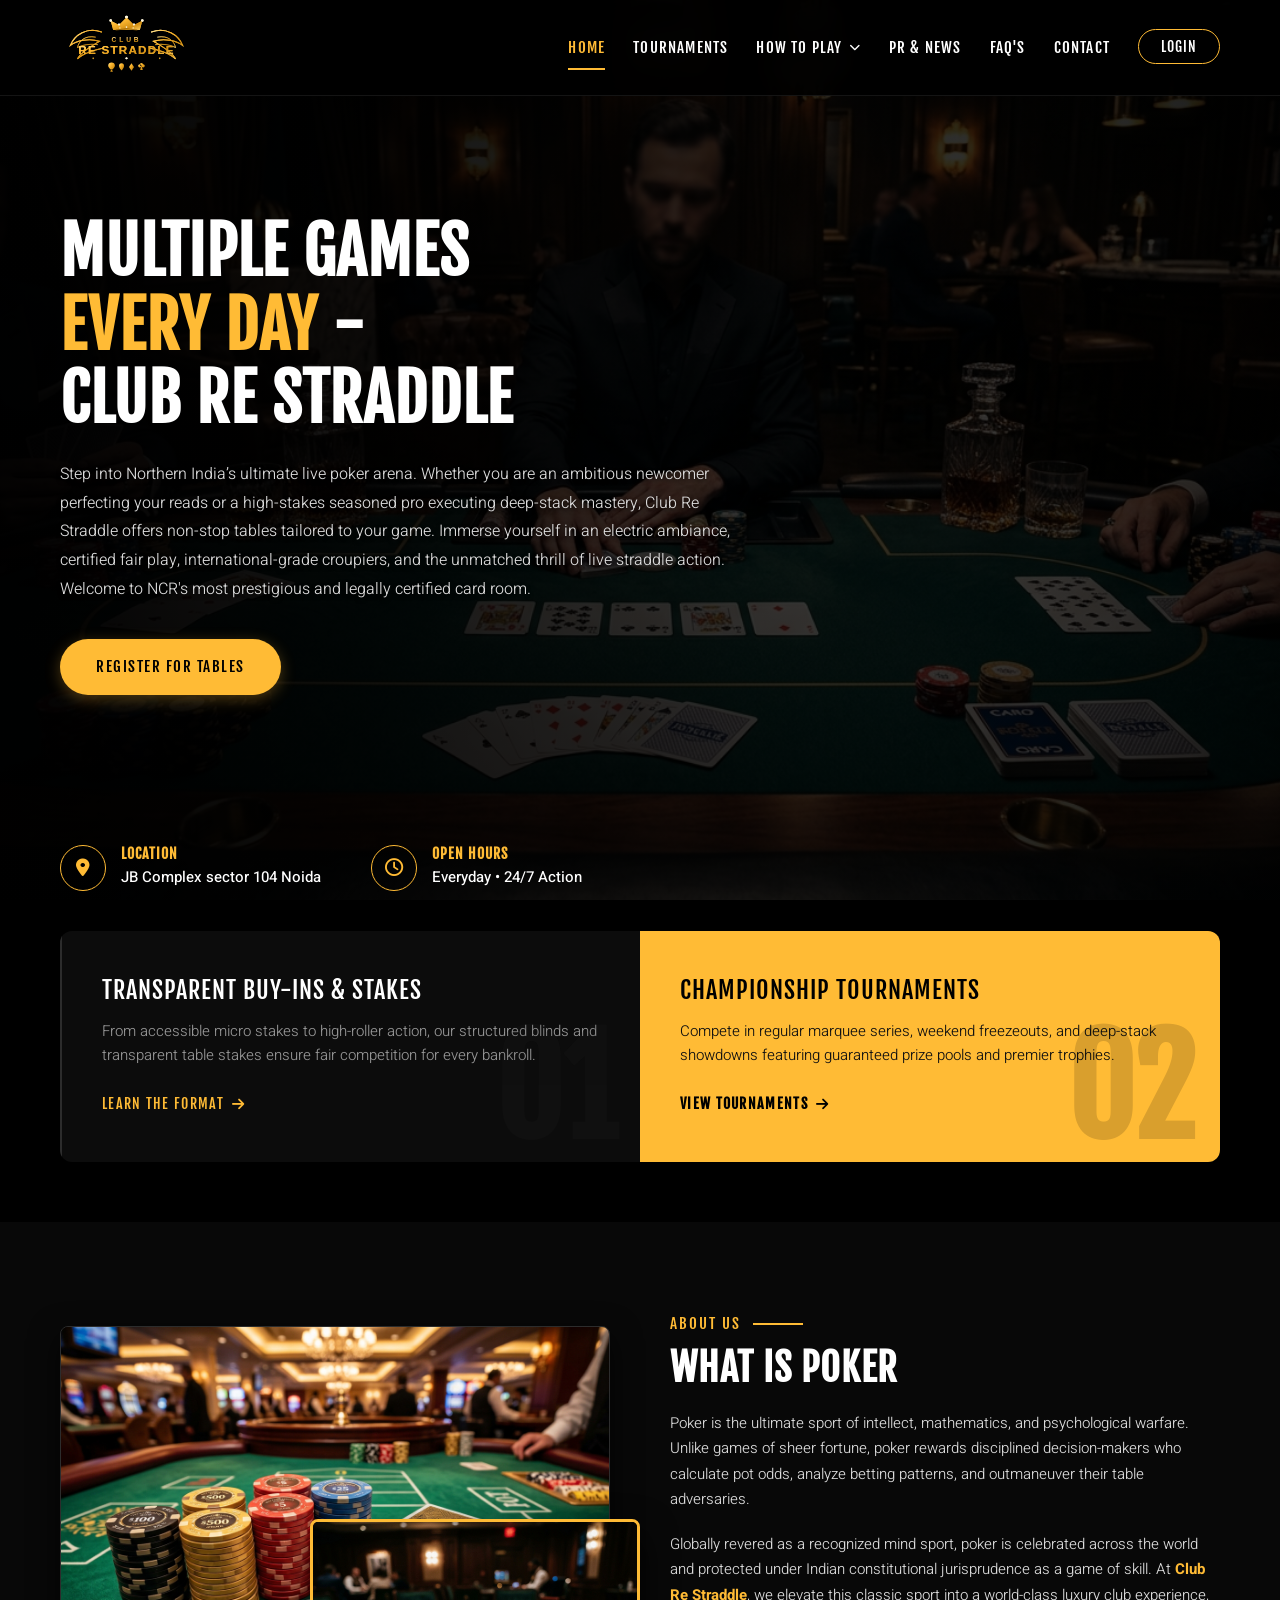
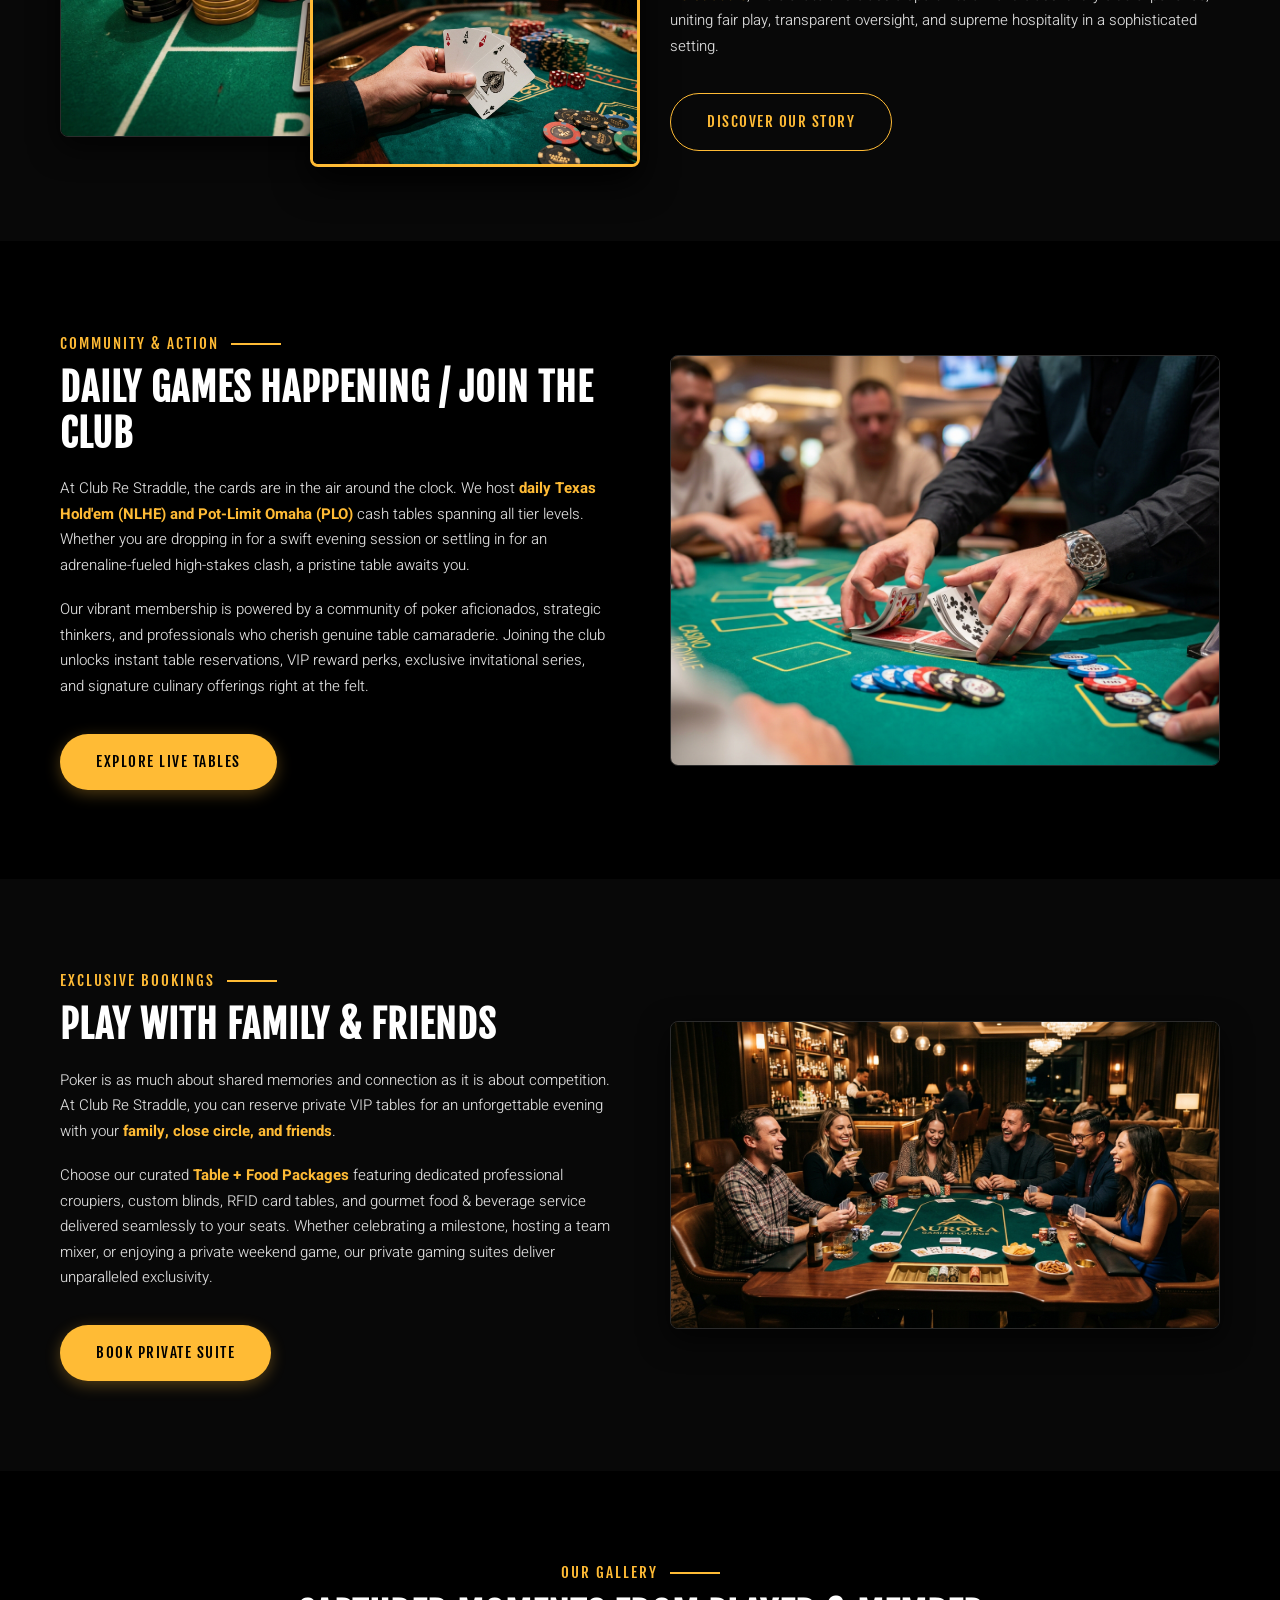
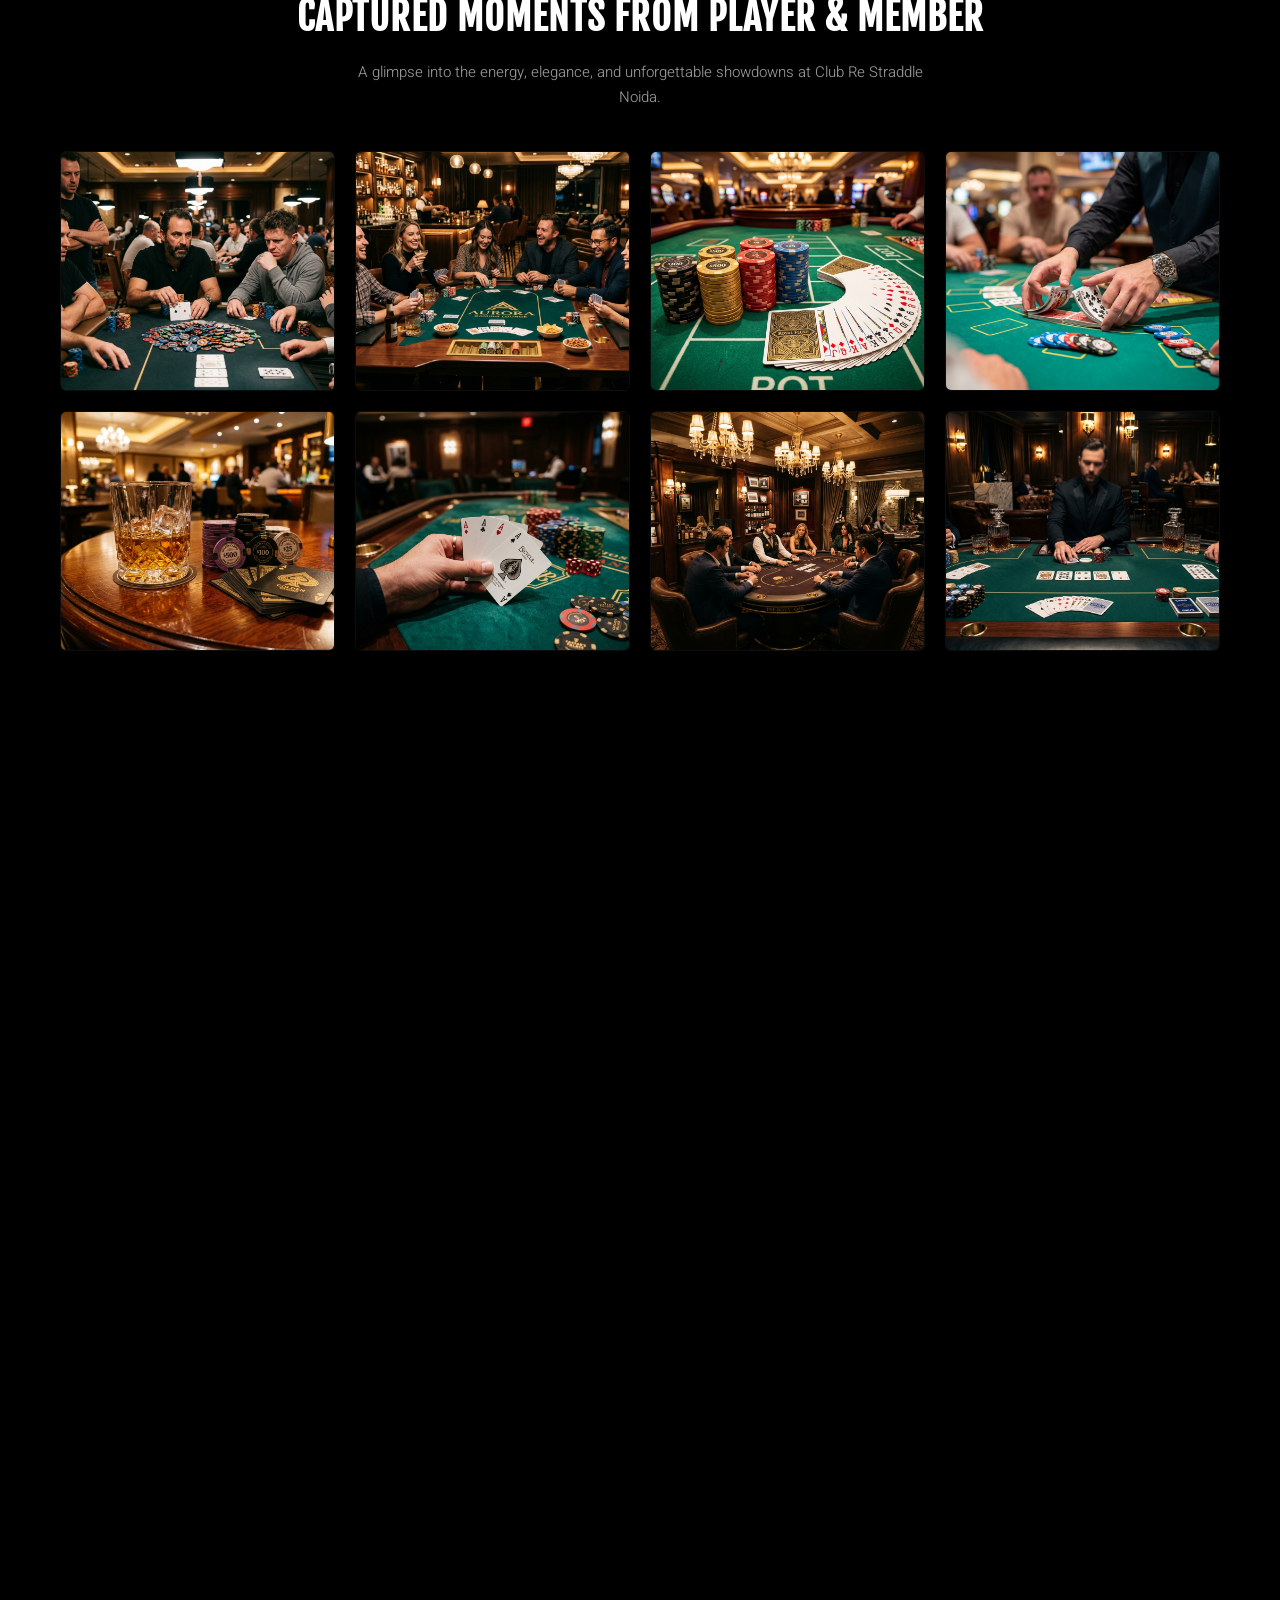
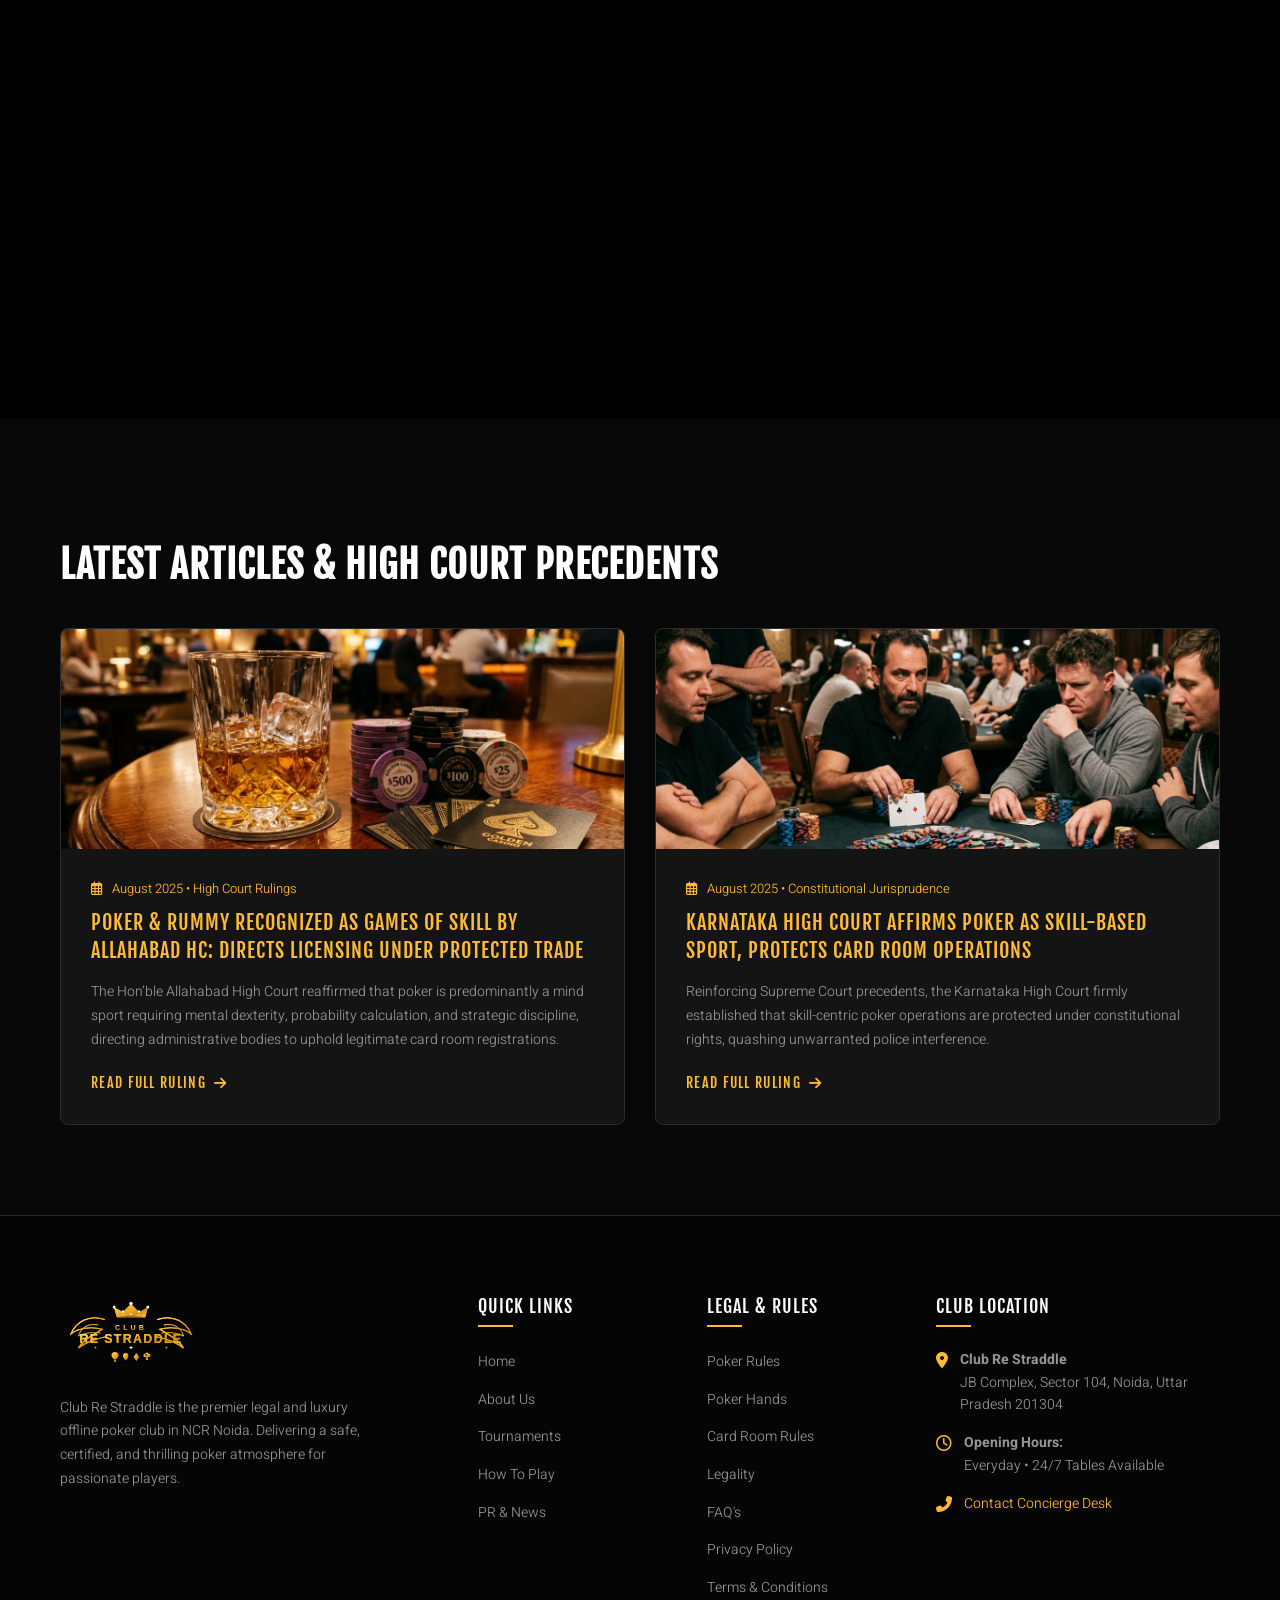
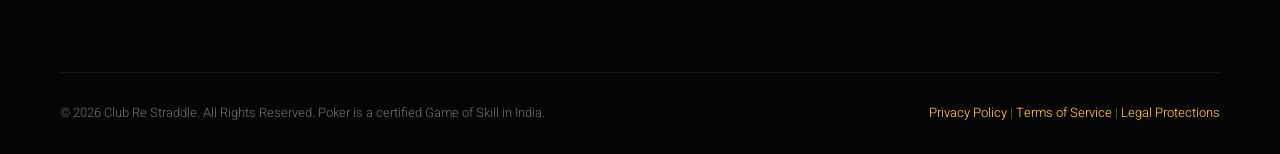
==== index.html @ ff3b1d2c "feat: complete website for Club Re Straddle with luxury styling, motion scroll transitions, fresh cu" ====
<!DOCTYPE html>
<html lang="en">
<head>
  <meta charset="UTF-8" />
  <meta name="viewport" content="width=device-width, initial-scale=1.0" />
  <title>Club Re Straddle | NCR's Premier & 1st Legal Live Poker Destination</title>
  <meta name="description" content="Experience high-octane live poker at Club Re Straddle, Sector 104 Noida. Daily Texas Hold'em & PLO cash games, high-guarantee tournaments, private table packages, and VIP hospitality." />
  <link rel="stylesheet" href="https://cdnjs.cloudflare.com/ajax/libs/font-awesome/6.5.1/css/all.min.css" />
  <link rel="stylesheet" href="css/style.css" />
</head>
<body>

  <!-- Navigation Header -->
  <header class="header">
    <div class="nav-container">
      <a href="index.html" class="logo-wrapper">
        <img src="images/logo.svg" alt="Club Re Straddle Logo" class="logo-img" />
      </a>

      <nav class="nav-menu">
        <div class="nav-item">
          <a href="index.html" class="nav-link active">HOME</a>
        </div>
        <div class="nav-item">
          <a href="tournaments.html" class="nav-link">TOURNAMENTS</a>
        </div>
        <div class="nav-item has-dropdown">
          <a href="how-to-play.html" class="nav-link">
            HOW TO PLAY <i class="fas fa-chevron-down" style="font-size: 11px;"></i>
          </a>
          <div class="dropdown-menu">
            <div class="dropdown-item"><a href="poker-rules.html">POKER RULES</a></div>
            <div class="dropdown-item"><a href="poker-strategy.html">POKER STRATEGY</a></div>
            <div class="dropdown-item"><a href="poker-hands.html">POKER HANDS</a></div>
            <div class="dropdown-item"><a href="card-room-rules.html">CARD ROOM RULES</a></div>
          </div>
        </div>
        <div class="nav-item">
          <a href="pr-news.html" class="nav-link">PR & NEWS</a>
        </div>
        <div class="nav-item">
          <a href="faqs.html" class="nav-link">FAQ'S</a>
        </div>
        <div class="nav-item">
          <a href="contact.html" class="nav-link">CONTACT</a>
        </div>
        <div class="nav-item">
          <a href="login.html" class="nav-btn-login">LOGIN</a>
        </div>
      </nav>

      <button class="mobile-toggle" aria-label="Toggle navigation">
        <i class="fas fa-bars"></i>
      </button>
    </div>
  </header>

  <!-- Hero Section -->
  <section class="hero">
    <div class="hero-overlay"></div>
    <div class="container">
      <div class="hero-content">
        <h1 class="hero-title">
          MULTIPLE GAMES <br>
          <span>EVERY DAY</span> - <br>
          CLUB RE STRADDLE
        </h1>
        <p class="hero-desc">
          Step into Northern India’s ultimate live poker arena. Whether you are an ambitious newcomer perfecting your reads or a high-stakes seasoned pro executing deep-stack mastery, Club Re Straddle offers non-stop tables tailored to your game. Immerse yourself in an electric ambiance, certified fair play, international-grade croupiers, and the unmatched thrill of live straddle action. Welcome to NCR's most prestigious and legally certified card room.
        </p>
        <a href="#registerModal" class="btn btn-primary open-register-modal">REGISTER FOR TABLES</a>
      </div>
    </div>
  </section>

  <!-- Quick Info & Featured Cards -->
  <section class="info-section">
    <div class="container">
      <div class="quick-meta-bar">
        <div class="quick-meta-item">
          <div class="quick-meta-icon"><i class="fas fa-map-marker-alt"></i></div>
          <div class="quick-meta-text">
            <h5>Location</h5>
            <p>JB Complex sector 104 Noida</p>
          </div>
        </div>
        <div class="quick-meta-item">
          <div class="quick-meta-icon"><i class="far fa-clock"></i></div>
          <div class="quick-meta-text">
            <h5>Open Hours</h5>
            <p>Everyday • 24/7 Action</p>
          </div>
        </div>
      </div>

      <div class="info-cards-wrapper">
        <!-- 01 Card -->
        <div class="info-card dark">
          <div class="watermark">01</div>
          <h3>Transparent Buy-Ins & Stakes</h3>
          <p>From accessible micro stakes to high-roller action, our structured blinds and transparent table stakes ensure fair competition for every bankroll.</p>
          <a href="how-to-play.html" class="card-link">LEARN THE FORMAT <i class="fas fa-arrow-right"></i></a>
        </div>

        <!-- 02 Card -->
        <div class="info-card gold">
          <div class="watermark">02</div>
          <h3>Championship Tournaments</h3>
          <p>Compete in regular marquee series, weekend freezeouts, and deep-stack showdowns featuring guaranteed prize pools and premier trophies.</p>
          <a href="tournaments.html" class="card-link">VIEW TOURNAMENTS <i class="fas fa-arrow-right"></i></a>
        </div>
      </div>
    </div>
  </section>

  <!-- About Us / What is Poker -->
  <section class="section dark-bg">
    <div class="container">
      <div class="two-col-grid">
        <div class="img-stack">
          <div class="img-stack-main">
            <img src="images/poker_chips_stack.jpg" alt="Vibrant poker chips and cards at Club Re Straddle" />
          </div>
          <div class="img-stack-secondary">
            <img src="images/four_aces_luxury.jpg" alt="Four Aces winning hand at Club Re Straddle" />
          </div>
        </div>

        <div class="content-col">
          <div class="section-tag">ABOUT US</div>
          <h2>WHAT IS POKER</h2>
          <p>
            Poker is the ultimate sport of intellect, mathematics, and psychological warfare. Unlike games of sheer fortune, poker rewards disciplined decision-makers who calculate pot odds, analyze betting patterns, and outmaneuver their table adversaries.
          </p>
          <p>
            Globally revered as a recognized mind sport, poker is celebrated across the world and protected under Indian constitutional jurisprudence as a game of skill. At <strong class="accent-text">Club Re Straddle</strong>, we elevate this classic sport into a world-class luxury club experience, uniting fair play, transparent oversight, and supreme hospitality in a sophisticated setting.
          </p>
          <a href="about-us.html" class="btn btn-outline" style="margin-top: 15px;">DISCOVER OUR STORY</a>
        </div>
      </div>
    </div>
  </section>

  <!-- Daily Games Happening / Join the Club -->
  <section class="section">
    <div class="container">
      <div class="two-col-grid reverse">
        <div class="img-frame">
          <img src="images/croupier_dealer_action.jpg" alt="Professional dealer shuffling at Club Re Straddle" />
        </div>
        <div class="content-col">
          <div class="section-tag">COMMUNITY & ACTION</div>
          <h2>DAILY GAMES HAPPENING / JOIN THE CLUB</h2>
          <p>
            At Club Re Straddle, the cards are in the air around the clock. We host <strong class="accent-text">daily Texas Hold'em (NLHE) and Pot-Limit Omaha (PLO)</strong> cash tables spanning all tier levels. Whether you are dropping in for a swift evening session or settling in for an adrenaline-fueled high-stakes clash, a pristine table awaits you.
          </p>
          <p>
            Our vibrant membership is powered by a community of poker aficionados, strategic thinkers, and professionals who cherish genuine table camaraderie. Joining the club unlocks instant table reservations, VIP reward perks, exclusive invitational series, and signature culinary offerings right at the felt.
          </p>
          <a href="tournaments.html" class="btn btn-primary" style="margin-top: 15px;">EXPLORE LIVE TABLES</a>
        </div>
      </div>
    </div>
  </section>

  <!-- Booking / Play with Family & Friends -->
  <section class="section dark-bg">
    <div class="container">
      <div class="two-col-grid">
        <div class="content-col">
          <div class="section-tag">EXCLUSIVE BOOKINGS</div>
          <h2>PLAY WITH FAMILY & FRIENDS</h2>
          <p>
            Poker is as much about shared memories and connection as it is about competition. At Club Re Straddle, you can reserve private VIP tables for an unforgettable evening with your <strong class="accent-text">family, close circle, and friends</strong>.
          </p>
          <p>
            Choose our curated <strong class="accent-text">Table + Food Packages</strong> featuring dedicated professional croupiers, custom blinds, RFID card tables, and gourmet food & beverage service delivered seamlessly to your seats. Whether celebrating a milestone, hosting a team mixer, or enjoying a private weekend game, our private gaming suites deliver unparalleled exclusivity.
          </p>
          <a href="contact.html" class="btn btn-primary" style="margin-top: 15px;">BOOK PRIVATE SUITE</a>
        </div>

        <div class="img-frame">
          <img src="images/friends_poker_night.jpg" alt="Friends enjoying poker night at Club Re Straddle lounge" />
        </div>
      </div>
    </div>
  </section>

  <!-- Gallery Section -->
  <section class="section">
    <div class="container" style="text-align: center;">
      <div class="section-tag" style="justify-content: center;">OUR GALLERY</div>
      <h2>CAPTURED MOMENTS FROM PLAYER & MEMBER</h2>
      <p style="max-width: 600px; margin: 0 auto 30px auto; color: var(--text-color);">
        A glimpse into the energy, elegance, and unforgettable showdowns at Club Re Straddle Noida.
      </p>
      
      <div class="gallery-grid">
        <div class="gallery-item">
          <img src="images/pocket_aces_showdown.jpg" alt="High stakes river showdown at Club Re Straddle" />
          <div class="gallery-overlay"><i class="fas fa-search-plus"></i></div>
        </div>
        <div class="gallery-item">
          <img src="images/friends_poker_night.jpg" alt="Players celebrating at private poker table" />
          <div class="gallery-overlay"><i class="fas fa-search-plus"></i></div>
        </div>
        <div class="gallery-item">
          <img src="images/poker_chips_stack.jpg" alt="Official Club Re Straddle chips and cards" />
          <div class="gallery-overlay"><i class="fas fa-search-plus"></i></div>
        </div>
        <div class="gallery-item">
          <img src="images/croupier_dealer_action.jpg" alt="Professional croupier dealing the flop" />
          <div class="gallery-overlay"><i class="fas fa-search-plus"></i></div>
        </div>
        <div class="gallery-item">
          <img src="images/poker_chips_cocktail.jpg" alt="VIP refreshments and high denomination chips" />
          <div class="gallery-overlay"><i class="fas fa-search-plus"></i></div>
        </div>
        <div class="gallery-item">
          <img src="images/four_aces_luxury.jpg" alt="Four of a kind winning hand" />
          <div class="gallery-overlay"><i class="fas fa-search-plus"></i></div>
        </div>
        <div class="gallery-item">
          <img src="images/luxury_card_room.jpg" alt="Club Re Straddle luxury poker room interior" />
          <div class="gallery-overlay"><i class="fas fa-search-plus"></i></div>
        </div>
        <div class="gallery-item">
          <img src="images/hero_poker_table.jpg" alt="Championship table setup in Noida" />
          <div class="gallery-overlay"><i class="fas fa-search-plus"></i></div>
        </div>
      </div>
    </div>
  </section>

  <!-- Who We Are / 1st Legal Poker Club in NCR -->
  <section class="section dark-bg">
    <div class="container">
      <div class="two-col-grid">
        <div class="img-frame">
          <img src="images/luxury_card_room.jpg" alt="1st Legal Poker Club in NCR Noida" />
        </div>

        <div class="content-col">
          <div class="section-tag">WHO WE ARE</div>
          <h2>WE ARE THE 1ST LEGAL POKER CLUB IN NCR</h2>
          <p>
            Club Re Straddle proudly stands as the <strong class="accent-text">first legally recognized and certified live poker club in NCR</strong>, situated at the heart of Noida Sector 104. We comply with all statutory standards, fair-play monitoring, and taxation transparency to offer an impeccably secure sanctuary for poker players.
          </p>
          <p>
            Our core mission is to champion poker as a recognized skill sport while providing unmatched hospitality. With luxury ergonomic seating, certified automatic shufflers, anti-collusion surveillance, and world-class tournament structures, Club Re Straddle sets the gold benchmark for live card rooms in India.
          </p>
          <a href="legality.html" class="btn btn-outline" style="margin-top: 15px;">EXPLORE LEGAL JURISPRUDENCE</a>
        </div>
      </div>
    </div>
  </section>

  <!-- Tournaments - Coming Soon Section -->
  <section class="section">
    <div class="container">
      <div class="tournament-qr-card">
        <div class="tournament-info">
          <div class="section-tag">TOURNAMENTS – COMING SOON</div>
          <h2>INTERESTED IN TOURNAMENTS</h2>
          <p>
            Prepare for high-stakes championship glory! <strong class="accent-text">Club Re Straddle</strong> is rolling out an elite schedule of weekly tournament structures, bounty shootouts, and high-roller championships designed for serious contenders.
          </p>
          <p>
            Featuring player-friendly deep-stack blinds, generous prize pools, RFID feature tables, and certified tournament floor officials, our events offer pure skill testing with zero compromises. Pre-register today to claim priority seating before slots fill up!
          </p>
          <a href="tournaments.html" class="btn btn-primary" style="margin-top: 10px;">PRE-REGISTER SEAT</a>
        </div>

        <div class="qr-box">
          <img src="images/qr-code-clubshowdown.png" alt="Scan QR Code to Join Club Re Straddle" />
          <p>SCAN TO CONNECT ON WHATSAPP</p>
        </div>
      </div>
    </div>
  </section>

  <!-- PR & News / Legal Blog -->
  <section class="section dark-bg">
    <div class="container">
      <div class="section-tag">LEGAL MILESTONES & NEWS</div>
      <h2>LATEST ARTICLES & HIGH COURT PRECEDENTS</h2>
      
      <div class="news-grid">
        <!-- News Card 1 -->
        <article class="news-card">
          <div class="news-card-img">
            <img src="images/poker_chips_cocktail.jpg" alt="Allahabad High Court Decision on Poker" />
          </div>
          <div class="news-card-body">
            <div class="news-meta"><i class="far fa-calendar-alt"></i> August 2025 • High Court Rulings</div>
            <h3 class="news-card-title">
              <a href="pr-news.html">Poker & Rummy Recognized as Games of Skill by Allahabad HC: Directs Licensing Under Protected Trade</a>
            </h3>
            <p>
              The Hon’ble Allahabad High Court reaffirmed that poker is predominantly a mind sport requiring mental dexterity, probability calculation, and strategic discipline, directing administrative bodies to uphold legitimate card room registrations.
            </p>
            <a href="pr-news.html" class="card-link">READ FULL RULING <i class="fas fa-arrow-right"></i></a>
          </div>
        </article>

        <!-- News Card 2 -->
        <article class="news-card">
          <div class="news-card-img">
            <img src="images/pocket_aces_showdown.jpg" alt="Karnataka High Court Judgment on Poker" />
          </div>
          <div class="news-card-body">
            <div class="news-meta"><i class="far fa-calendar-alt"></i> August 2025 • Constitutional Jurisprudence</div>
            <h3 class="news-card-title">
              <a href="pr-news.html">Karnataka High Court Affirms Poker as Skill-Based Sport, Protects Card Room Operations</a>
            </h3>
            <p>
              Reinforcing Supreme Court precedents, the Karnataka High Court firmly established that skill-centric poker operations are protected under constitutional rights, quashing unwarranted police interference.
            </p>
            <a href="pr-news.html" class="card-link">READ FULL RULING <i class="fas fa-arrow-right"></i></a>
          </div>
        </article>
      </div>
    </div>
  </section>

  <!-- Footer -->
  <footer class="footer">
    <div class="container">
      <div class="footer-top">
        <div class="footer-about">
          <img src="images/logo.svg" alt="Club Re Straddle" class="footer-logo" />
          <p>
            Club Re Straddle is the premier legal and luxury offline poker club in NCR Noida. Delivering a safe, certified, and thrilling poker atmosphere for passionate players.
          </p>
        </div>

        <div class="footer-col">
          <h4>QUICK LINKS</h4>
          <ul class="footer-links">
            <li><a href="index.html">Home</a></li>
            <li><a href="about-us.html">About Us</a></li>
            <li><a href="tournaments.html">Tournaments</a></li>
            <li><a href="how-to-play.html">How To Play</a></li>
            <li><a href="pr-news.html">PR & News</a></li>
          </ul>
        </div>

        <div class="footer-col">
          <h4>LEGAL & RULES</h4>
          <ul class="footer-links">
            <li><a href="poker-rules.html">Poker Rules</a></li>
            <li><a href="poker-hands.html">Poker Hands</a></li>
            <li><a href="card-room-rules.html">Card Room Rules</a></li>
            <li><a href="legality.html">Legality</a></li>
            <li><a href="faqs.html">FAQ's</a></li>
            <li><a href="privacy-policy.html">Privacy Policy</a></li>
            <li><a href="terms.html">Terms & Conditions</a></li>
          </ul>
        </div>

        <div class="footer-col">
          <h4>CLUB LOCATION</h4>
          <div class="footer-contact-item">
            <i class="fas fa-map-marker-alt"></i>
            <div>
              <strong>Club Re Straddle</strong><br>
              JB Complex, Sector 104, Noida, Uttar Pradesh 201304
            </div>
          </div>
          <div class="footer-contact-item">
            <i class="far fa-clock"></i>
            <div>
              <strong>Opening Hours:</strong><br>
              Everyday • 24/7 Tables Available
            </div>
          </div>
          <div class="footer-contact-item">
            <i class="fas fa-phone-alt"></i>
            <div>
              <a href="contact.html" style="color: var(--accent-color);">Contact Concierge Desk</a>
            </div>
          </div>
        </div>
      </div>

      <div class="footer-bottom">
        <div>&copy; 2026 Club Re Straddle. All Rights Reserved. Poker is a certified Game of Skill in India.</div>
        <div>
          <a href="privacy-policy.html">Privacy Policy</a> | 
          <a href="terms.html">Terms of Service</a> | 
          <a href="legality.html">Legal Protections</a>
        </div>
      </div>
    </div>
  </footer>

  <!-- Registration Modal -->
  <div class="modal-backdrop" id="registerModal">
    <div class="modal-card">
      <button class="modal-close" aria-label="Close modal">&times;</button>
      <div style="text-align: center; margin-bottom: 25px;">
        <img src="images/logo.svg" alt="Club Re Straddle" style="height: 60px; margin: 0 auto 10px auto;" />
        <h3 style="color: var(--accent-color);">JOIN CLUB RE STRADDLE</h3>
        <p style="font-size: 13px; color: var(--text-color); margin: 0;">Register for daily tables, tournament seats & exclusive memberships.</p>
      </div>

      <form id="quickRegisterForm" onsubmit="event.preventDefault(); alert('Registration received! Our club host will contact you on WhatsApp.'); document.getElementById('registerModal').classList.remove('open');">
        <div class="form-group">
          <label>Full Name</label>
          <input type="text" class="form-control" placeholder="Enter your name" required />
        </div>
        <div class="form-group">
          <label>Phone Number (WhatsApp)</label>
          <input type="tel" class="form-control" placeholder="+91 98765 43210" required />
        </div>
        <div class="form-group">
          <label>Preferred Game</label>
          <select class="form-control" style="background: #1c1c1c;">
            <option>Texas Hold'em Cash Game</option>
            <option>Pot Limit Omaha (PLO)</option>
            <option>Weekend Tournaments</option>
            <option>Private Table with Family/Friends</option>
          </select>
        </div>
        <button type="submit" class="btn btn-primary" style="width: 100%; margin-top: 10px;">SUBMIT REGISTRATION</button>
      </form>
    </div>
  </div>

  <!-- Lightbox Modal -->
  <div class="modal-backdrop" id="lightboxModal">
    <div style="position: relative; max-width: 900px; width: 90%;">
      <button class="modal-close" aria-label="Close modal">&times;</button>
      <img id="lightboxImg" src="" alt="Enlarged gallery view" style="border-radius: 8px; border: 2px solid var(--accent-color); width: 100%; height: auto; max-height: 80vh; object-fit: contain;" />
    </div>
  </div>

  <script src="js/main.js"></script>
</body>
</html>
---- css/style.css ----
@import url('https://fonts.googleapis.com/css2?family=Fjalla+One&family=Heebo:wght@300;400;500;600;700&family=Montserrat:wght@400;600;700;800;900&display=swap');

:root {
  --primary-color: #FFFFFF;
  --accent-color: #FFBB35;
  --accent-hover: #e5a420;
  --accent-gradient: linear-gradient(135deg, #FFE79A 0%, #FFBB35 50%, #D49013 100%);
  --text-color: #959595;
  --text-light: #DCDCDC;
  --bg-black: #000000;
  --bg-dark: #0C0C0C;
  --bg-card: #141414;
  --bg-card-hover: #1b1b1b;
  --border-color: #2C2C2C;
  --border-gold: rgba(255, 187, 53, 0.4);
  --font-heading: 'Fjalla One', 'Montserrat', sans-serif;
  --font-body: 'Heebo', sans-serif;
  --max-width: 1200px;
  --transition: all 0.3s cubic-bezier(0.25, 0.8, 0.25, 1);
  --box-shadow: 0 10px 30px rgba(0, 0, 0, 0.7);
  --gold-glow: 0 0 25px rgba(255, 187, 53, 0.35);
}

/* Reset & Global */
* {
  margin: 0;
  padding: 0;
  box-sizing: border-box;
}

html {
  scroll-behavior: smooth;
  font-size: 16px;
}

body {
  background-color: var(--bg-black);
  color: var(--text-color);
  font-family: var(--font-body);
  font-weight: 300;
  line-height: 1.6;
  overflow-x: hidden;
  -webkit-font-smoothing: antialiased;
}

img {
  max-width: 100%;
  height: auto;
  display: block;
}

a {
  color: var(--accent-color);
  text-decoration: none;
  transition: var(--transition);
}

a:hover {
  color: var(--primary-color);
}

ul {
  list-style: none;
}

.container {
  width: 100%;
  max-width: var(--max-width);
  margin: 0 auto;
  padding: 0 20px;
}

/* Typography & Motion Scroll Animations */
h1, h2, h3, h4, h5, h6, .page-title, .hero-title, .section-tag {
  font-family: var(--font-heading);
  color: var(--primary-color);
  text-transform: uppercase;
  letter-spacing: 1px;
  line-height: 1.2;
}

/* Motion Reveal Initial State */
h1, h2, h3, .page-title, .hero-title {
  opacity: 0;
  transform: translateY(40px);
  transition: opacity 0.85s cubic-bezier(0.16, 1, 0.3, 1), 
              transform 0.85s cubic-bezier(0.16, 1, 0.3, 1);
  will-change: transform, opacity;
}

.section-tag {
  opacity: 0;
  transform: translateY(25px);
  transition: opacity 0.75s cubic-bezier(0.16, 1, 0.3, 1), 
              transform 0.75s cubic-bezier(0.16, 1, 0.3, 1);
  will-change: transform, opacity;
}

/* Motion Reveal In-View State */
h1.in-view, h2.in-view, h3.in-view, .page-title.in-view, .hero-title.in-view, .section-tag.in-view {
  opacity: 1;
  transform: translateY(0);
}

h1 {
  font-size: 56px;
  font-weight: 600;
}

h2 {
  font-size: 38px;
  font-weight: 600;
  margin-bottom: 20px;
}

h3 {
  font-size: 24px;
  font-weight: 500;
}

h4 {
  font-size: 20px;
  font-weight: 500;
}

p {
  margin-bottom: 1.2rem;
  font-size: 15px;
  color: var(--text-light);
  line-height: 1.7;
}

.accent-text {
  color: var(--accent-color) !important;
}

.section-tag {
  display: inline-flex;
  align-items: center;
  gap: 12px;
  font-family: var(--font-heading);
  font-size: 15px;
  color: var(--accent-color);
  letter-spacing: 2px;
  text-transform: uppercase;
  margin-bottom: 12px;
}

.section-tag::after {
  content: '';
  display: inline-block;
  width: 50px;
  height: 2px;
  background-color: var(--accent-color);
  transform: scaleX(0);
  transform-origin: left;
  transition: transform 0.75s cubic-bezier(0.16, 1, 0.3, 1) 0.2s;
}

.section-tag.in-view::after {
  transform: scaleX(1);
}

/* Gold glow pulse for active headings */
.hero-title.in-view span, h2.in-view .accent-text {
  animation: goldShimmer 2.5s ease-in-out infinite alternate;
}

@keyframes goldShimmer {
  0% {
    text-shadow: 0 0 10px rgba(255, 187, 53, 0.2);
  }
  100% {
    text-shadow: 0 0 25px rgba(255, 187, 53, 0.75), 0 0 45px rgba(255, 187, 53, 0.35);
  }
}

/* Buttons */
.btn {
  display: inline-flex;
  align-items: center;
  justify-content: center;
  gap: 10px;
  padding: 16px 36px;
  border-radius: 50px;
  font-family: var(--font-heading);
  font-size: 15px;
  font-weight: 500;
  text-transform: uppercase;
  letter-spacing: 1.5px;
  cursor: pointer;
  border: none;
  transition: var(--transition);
  text-decoration: none;
}

.btn-primary {
  background-color: var(--accent-color);
  color: #000000;
  box-shadow: 0 4px 15px rgba(255, 187, 53, 0.3);
}

.btn-primary:hover {
  background-color: var(--primary-color);
  color: var(--bg-black);
  box-shadow: 0 6px 20px rgba(255, 255, 255, 0.4);
  transform: translateY(-2px);
}

.btn-outline {
  background: transparent;
  color: var(--accent-color);
  border: 1.5px solid var(--accent-color);
}

.btn-outline:hover {
  background: var(--accent-color);
  color: var(--bg-black);
}

/* Header & Navigation */
.header {
  position: fixed;
  top: 0;
  left: 0;
  width: 100%;
  background: rgba(0, 0, 0, 0.9);
  backdrop-filter: blur(12px);
  -webkit-backdrop-filter: blur(12px);
  z-index: 1000;
  border-bottom: 1px solid rgba(255, 255, 255, 0.08);
  transition: var(--transition);
}

.header.scrolled {
  background: rgba(0, 0, 0, 0.96);
  border-bottom-color: rgba(255, 187, 53, 0.2);
  box-shadow: 0 4px 25px rgba(0, 0, 0, 0.8);
}

.nav-container {
  display: flex;
  align-items: center;
  justify-content: space-between;
  height: 95px;
  max-width: var(--max-width);
  margin: 0 auto;
  padding: 0 20px;
}

.logo-wrapper {
  display: flex;
  align-items: center;
  gap: 12px;
}

.logo-img {
  height: 75px;
  width: auto;
  object-fit: contain;
}

.nav-menu {
  display: flex;
  align-items: center;
  gap: 28px;
}

.nav-item {
  position: relative;
}

.nav-link {
  font-family: var(--font-heading);
  font-size: 15px;
  font-weight: 500;
  color: var(--primary-color);
  letter-spacing: 1.2px;
  text-transform: uppercase;
  padding: 10px 0;
  display: flex;
  align-items: center;
  gap: 6px;
}

.nav-link:hover, .nav-link.active {
  color: var(--accent-color);
}

.nav-link.active::after {
  content: '';
  position: absolute;
  bottom: 0;
  left: 0;
  width: 100%;
  height: 2px;
  background-color: var(--accent-color);
}

/* Dropdown */
.dropdown-menu {
  position: absolute;
  top: 100%;
  left: 0;
  background: #111111;
  border: 1px solid var(--border-color);
  border-top: 2px solid var(--accent-color);
  border-radius: 0 0 8px 8px;
  min-width: 220px;
  padding: 10px 0;
  box-shadow: 0 10px 30px rgba(0, 0, 0, 0.9);
  opacity: 0;
  visibility: hidden;
  transform: translateY(15px);
  transition: var(--transition);
  z-index: 100;
}

.nav-item:hover .dropdown-menu {
  opacity: 1;
  visibility: visible;
  transform: translateY(0);
}

.dropdown-item a {
  display: block;
  padding: 10px 20px;
  font-family: var(--font-heading);
  font-size: 14px;
  color: var(--text-light);
  letter-spacing: 1px;
  text-transform: uppercase;
  transition: var(--transition);
}

.dropdown-item a:hover {
  background-color: rgba(255, 187, 53, 0.1);
  color: var(--accent-color);
  padding-left: 25px;
}

.nav-btn-login {
  font-family: var(--font-heading);
  font-size: 14px;
  letter-spacing: 1px;
  color: var(--primary-color);
  text-transform: uppercase;
  padding: 8px 22px;
  border: 1px solid var(--accent-color);
  border-radius: 40px;
  transition: var(--transition);
}

.nav-btn-login:hover {
  background-color: var(--accent-color);
  color: #000;
}

/* Mobile Toggle */
.mobile-toggle {
  display: none;
  background: none;
  border: none;
  color: var(--primary-color);
  font-size: 24px;
  cursor: pointer;
}

/* Hero Section */
.hero {
  position: relative;
  min-height: 100vh;
  display: flex;
  align-items: center;
  padding-top: 130px;
  padding-bottom: 120px;
  background: url('../images/hero_poker_table.jpg') center center/cover no-repeat;
}

.hero-overlay {
  position: absolute;
  top: 0;
  left: 0;
  width: 100%;
  height: 100%;
  background: linear-gradient(90deg, rgba(0, 0, 0, 0.94) 0%, rgba(0, 0, 0, 0.8) 50%, rgba(0, 0, 0, 0.5) 100%),
              radial-gradient(circle at center, transparent 0%, rgba(0, 0, 0, 0.85) 100%);
}

.hero-content {
  position: relative;
  z-index: 2;
  max-width: 680px;
}

.hero-title {
  font-size: 64px;
  font-weight: 600;
  line-height: 1.15;
  margin-bottom: 24px;
  text-transform: uppercase;
  color: var(--primary-color);
}

.hero-title span {
  color: var(--accent-color);
  display: inline-block;
}

.hero-desc {
  font-size: 16px;
  color: var(--text-light);
  line-height: 1.8;
  margin-bottom: 35px;
  text-shadow: 0 2px 4px rgba(0, 0, 0, 0.8);
}

/* Floating Info Cards Section */
.info-section {
  position: relative;
  z-index: 10;
  margin-top: -70px;
  margin-bottom: 60px;
}

.info-cards-wrapper {
  display: grid;
  grid-template-columns: 1fr 1fr;
  gap: 0;
  box-shadow: var(--box-shadow);
  border-radius: 12px;
  overflow: hidden;
}

.info-card {
  position: relative;
  padding: 45px 40px;
  transition: var(--transition);
  overflow: hidden;
}

.info-card.dark {
  background-color: var(--bg-dark);
  border-left: 2px solid var(--border-color);
}

.info-card.gold {
  background-color: var(--accent-color);
  color: #000;
}

.info-card .watermark {
  position: absolute;
  right: 25px;
  bottom: 20px;
  font-family: var(--font-heading);
  font-size: 130px;
  font-weight: 700;
  line-height: 0.8;
  opacity: 0.12;
  pointer-events: none;
}

.info-card.gold .watermark {
  color: #000;
  opacity: 0.15;
}

.info-card.dark .watermark {
  color: var(--border-color);
}

.info-card h3 {
  font-size: 24px;
  margin-bottom: 14px;
}

.info-card.dark h3 {
  color: var(--primary-color);
}

.info-card.gold h3 {
  color: #000;
}

.info-card p {
  font-size: 15px;
  line-height: 1.6;
  margin-bottom: 25px;
}

.info-card.dark p {
  color: var(--text-color);
}

.info-card.gold p {
  color: #111111;
}

.card-link {
  display: inline-flex;
  align-items: center;
  gap: 8px;
  font-family: var(--font-heading);
  font-size: 14px;
  font-weight: 500;
  letter-spacing: 1.3px;
  text-transform: uppercase;
}

.info-card.dark .card-link {
  color: var(--accent-color);
}

.info-card.dark .card-link:hover {
  color: var(--primary-color);
}

.info-card.gold .card-link {
  color: #000000;
  font-weight: 600;
}

.info-card.gold .card-link:hover {
  color: #fff;
}

/* Quick Bar (Location & Open Hours) */
.quick-meta-bar {
  display: flex;
  align-items: center;
  justify-content: flex-start;
  gap: 50px;
  margin-bottom: 25px;
  padding: 15px 0;
}

.quick-meta-item {
  display: flex;
  align-items: center;
  gap: 15px;
}

.quick-meta-icon {
  width: 46px;
  height: 46px;
  border-radius: 50%;
  border: 1px solid var(--accent-color);
  display: flex;
  align-items: center;
  justify-content: center;
  color: var(--accent-color);
  font-size: 18px;
}

.quick-meta-text h5 {
  font-size: 14px;
  color: var(--accent-color);
  margin-bottom: 2px;
}

.quick-meta-text p {
  margin: 0;
  font-size: 15px;
  color: var(--primary-color);
  font-weight: 500;
}

/* Standard Section Layouts & Scroll Transitions */
.section {
  padding: 90px 0;
  position: relative;
  opacity: 0;
  transform: translateY(40px);
  transition: opacity 0.95s cubic-bezier(0.16, 1, 0.3, 1), 
              transform 0.95s cubic-bezier(0.16, 1, 0.3, 1);
  will-change: opacity, transform;
}

.section.in-view, .section.active-section {
  opacity: 1;
  transform: translateY(0);
}

.info-section {
  position: relative;
  z-index: 10;
  margin-top: -70px;
  margin-bottom: 60px;
  opacity: 0;
  transform: translateY(40px);
  transition: opacity 0.95s cubic-bezier(0.16, 1, 0.3, 1), 
              transform 0.95s cubic-bezier(0.16, 1, 0.3, 1);
  will-change: opacity, transform;
}

.info-section.in-view {
  opacity: 1;
  transform: translateY(0);
}

.section.dark-bg {
  background-color: #080808;
}

.two-col-grid {
  display: grid;
  grid-template-columns: 1fr 1fr;
  gap: 60px;
  align-items: center;
}

.two-col-grid > *:first-child {
  opacity: 0;
  transform: translateX(-40px);
  transition: opacity 0.9s cubic-bezier(0.16, 1, 0.3, 1) 0.1s, 
              transform 0.9s cubic-bezier(0.16, 1, 0.3, 1) 0.1s;
}

.two-col-grid > *:last-child {
  opacity: 0;
  transform: translateX(40px);
  transition: opacity 0.9s cubic-bezier(0.16, 1, 0.3, 1) 0.2s, 
              transform 0.9s cubic-bezier(0.16, 1, 0.3, 1) 0.2s;
}

.two-col-grid.in-view > *:first-child,
.two-col-grid.in-view > *:last-child,
.section.in-view .two-col-grid > * {
  opacity: 1;
  transform: translateX(0);
}

.two-col-grid.reverse {
  direction: rtl;
}

.two-col-grid.reverse > * {
  direction: ltr;
}

/* Image Stack Layout */
.img-stack {
  position: relative;
  opacity: 0;
  transform: scale(0.94) translateY(25px);
  transition: opacity 0.9s cubic-bezier(0.16, 1, 0.3, 1), 
              transform 0.9s cubic-bezier(0.16, 1, 0.3, 1);
}

.img-stack.in-view, .section.in-view .img-stack {
  opacity: 1;
  transform: scale(1) translateY(0);
}

.img-stack-main {
  border-radius: 8px;
  overflow: hidden;
  box-shadow: var(--box-shadow);
  border: 1px solid var(--border-color);
}

.img-stack-secondary {
  position: absolute;
  bottom: -30px;
  right: -30px;
  width: 60%;
  border-radius: 8px;
  overflow: hidden;
  box-shadow: 0 15px 35px rgba(0, 0, 0, 0.9);
  border: 3px solid var(--accent-color);
}

.img-frame {
  position: relative;
  border-radius: 8px;
  overflow: hidden;
  box-shadow: var(--box-shadow);
  border: 1px solid var(--border-color);
  opacity: 0;
  transform: scale(0.95) translateY(25px);
  transition: opacity 0.9s cubic-bezier(0.16, 1, 0.3, 1), 
              transform 0.9s cubic-bezier(0.16, 1, 0.3, 1);
}

.img-frame.in-view, .section.in-view .img-frame {
  opacity: 1;
  transform: scale(1) translateY(0);
}

.img-frame img {
  width: 100%;
  height: 100%;
  object-fit: cover;
  transition: var(--transition);
}

.img-frame:hover img {
  transform: scale(1.03);
}

/* Gallery Section */
.gallery-grid {
  display: grid;
  grid-template-columns: repeat(4, 1fr);
  gap: 20px;
  margin-top: 40px;
}

.gallery-item {
  position: relative;
  border-radius: 6px;
  overflow: hidden;
  height: 240px;
  cursor: pointer;
  border: 1px solid rgba(255, 255, 255, 0.05);
  opacity: 0;
  transform: scale(0.9) translateY(30px);
  transition: opacity 0.8s cubic-bezier(0.16, 1, 0.3, 1), 
              transform 0.8s cubic-bezier(0.16, 1, 0.3, 1),
              box-shadow 0.3s ease;
}

.gallery-grid.in-view .gallery-item,
.section.in-view .gallery-item {
  opacity: 1;
  transform: scale(1) translateY(0);
}

.gallery-grid.in-view .gallery-item:nth-child(1) { transition-delay: 0.05s; }
.gallery-grid.in-view .gallery-item:nth-child(2) { transition-delay: 0.10s; }
.gallery-grid.in-view .gallery-item:nth-child(3) { transition-delay: 0.15s; }
.gallery-grid.in-view .gallery-item:nth-child(4) { transition-delay: 0.20s; }
.gallery-grid.in-view .gallery-item:nth-child(5) { transition-delay: 0.25s; }
.gallery-grid.in-view .gallery-item:nth-child(6) { transition-delay: 0.30s; }
.gallery-grid.in-view .gallery-item:nth-child(7) { transition-delay: 0.35s; }
.gallery-grid.in-view .gallery-item:nth-child(8) { transition-delay: 0.40s; }

.gallery-item img {
  width: 100%;
  height: 100%;
  object-fit: cover;
  transition: transform 0.5s ease;
}

.gallery-overlay {
  position: absolute;
  top: 0;
  left: 0;
  width: 100%;
  height: 100%;
  background: rgba(0, 0, 0, 0.6);
  display: flex;
  align-items: center;
  justify-content: center;
  opacity: 0;
  transition: var(--transition);
}

.gallery-overlay i {
  color: var(--accent-color);
  font-size: 28px;
  transform: scale(0.6);
  transition: var(--transition);
}

.gallery-item:hover img {
  transform: scale(1.08);
}

.gallery-item:hover .gallery-overlay {
  opacity: 1;
}

.gallery-item:hover .gallery-overlay i {
  transform: scale(1);
}

/* Tournaments & QR Section */
.tournament-qr-card {
  background: linear-gradient(135deg, #111111 0%, #161616 100%);
  border: 1px solid var(--border-gold);
  border-radius: 12px;
  padding: 50px;
  display: grid;
  grid-template-columns: 1.2fr 0.8fr;
  gap: 40px;
  align-items: center;
  box-shadow: var(--box-shadow);
  opacity: 0;
  transform: translateY(40px) scale(0.96);
  transition: opacity 0.95s cubic-bezier(0.16, 1, 0.3, 1), 
              transform 0.95s cubic-bezier(0.16, 1, 0.3, 1),
              box-shadow 0.95s ease;
}

.tournament-qr-card.in-view,
.section.in-view .tournament-qr-card {
  opacity: 1;
  transform: translateY(0) scale(1);
  box-shadow: 0 10px 40px rgba(255, 187, 53, 0.15);
}

.qr-box {
  background: #FFFFFF;
  padding: 20px;
  border-radius: 12px;
  display: flex;
  flex-direction: column;
  align-items: center;
  text-align: center;
  box-shadow: var(--gold-glow);
}

.qr-box img {
  width: 200px;
  height: 200px;
  object-fit: contain;
}

.qr-box p {
  color: #000;
  font-family: var(--font-heading);
  font-size: 13px;
  letter-spacing: 1px;
  margin-top: 10px;
  margin-bottom: 0;
}

/* PR & News / Legal Articles */
.news-grid {
  display: grid;
  grid-template-columns: 1fr 1fr;
  gap: 30px;
  margin-top: 40px;
}

.news-card {
  background-color: var(--bg-card);
  border: 1px solid var(--border-color);
  border-radius: 8px;
  overflow: hidden;
  display: flex;
  flex-direction: column;
  opacity: 0;
  transform: translateY(40px);
  transition: opacity 0.85s cubic-bezier(0.16, 1, 0.3, 1), 
              transform 0.85s cubic-bezier(0.16, 1, 0.3, 1),
              border-color 0.3s ease,
              box-shadow 0.3s ease;
}

.news-grid.in-view .news-card,
.section.in-view .news-card {
  opacity: 1;
  transform: translateY(0);
}

.news-grid.in-view .news-card:nth-child(1) { transition-delay: 0.1s; }
.news-grid.in-view .news-card:nth-child(2) { transition-delay: 0.25s; }

.news-card:hover {
  transform: translateY(-5px);
  border-color: var(--accent-color);
  box-shadow: 0 10px 25px rgba(255, 187, 53, 0.15);
}

.news-card-img {
  height: 220px;
  overflow: hidden;
}

.news-card-img img {
  width: 100%;
  height: 100%;
  object-fit: cover;
  transition: transform 0.5s ease;
}

.news-card:hover .news-card-img img {
  transform: scale(1.05);
}

.news-card-body {
  padding: 30px;
  flex-grow: 1;
  display: flex;
  flex-direction: column;
}

.news-meta {
  font-size: 13px;
  color: var(--accent-color);
  margin-bottom: 10px;
  display: flex;
  align-items: center;
  gap: 10px;
}

.news-card-title {
  font-size: 20px;
  margin-bottom: 15px;
  color: var(--primary-color);
  line-height: 1.4;
}

.news-card-body p {
  font-size: 14px;
  color: var(--text-color);
  margin-bottom: 20px;
  flex-grow: 1;
}

/* Page Banner (For sub-pages) */
.page-hero {
  position: relative;
  padding: 160px 0 70px 0;
  background: linear-gradient(180deg, #0c0c0c 0%, #000000 100%);
  text-align: center;
  border-bottom: 1px solid var(--border-color);
}

.page-hero::before {
  content: '';
  position: absolute;
  top: 0;
  left: 0;
  width: 100%;
  height: 100%;
  background: url('../images/luxury_card_room.jpg') center/cover no-repeat;
  opacity: 0.35;
  pointer-events: none;
}

.page-hero-content {
  position: relative;
  z-index: 2;
}

.page-title {
  font-size: 52px;
  margin-bottom: 12px;
  color: var(--primary-color);
}

.breadcrumb {
  display: flex;
  align-items: center;
  justify-content: center;
  gap: 10px;
  font-family: var(--font-heading);
  font-size: 14px;
  letter-spacing: 1px;
}

.breadcrumb a {
  color: var(--text-light);
}

.breadcrumb a:hover {
  color: var(--accent-color);
}

.breadcrumb span {
  color: var(--accent-color);
}

/* Poker Hands Grid */
.hands-grid {
  display: grid;
  grid-template-columns: repeat(2, 1fr);
  gap: 30px;
  margin-top: 40px;
}

.hand-card {
  background-color: var(--bg-card);
  border: 1px solid var(--border-color);
  border-radius: 10px;
  padding: 25px;
  display: flex;
  align-items: center;
  gap: 25px;
  transition: var(--transition);
}

.hand-card:hover {
  border-color: var(--accent-color);
  background-color: var(--bg-card-hover);
  transform: translateY(-3px);
}

.hand-rank-badge {
  font-family: var(--font-heading);
  font-size: 28px;
  font-weight: 700;
  color: var(--accent-color);
  min-width: 40px;
}

.hand-image {
  width: 160px;
  flex-shrink: 0;
  border-radius: 6px;
  overflow: hidden;
  border: 1px solid rgba(255, 255, 255, 0.1);
}

.hand-details h4 {
  font-size: 20px;
  color: var(--primary-color);
  margin-bottom: 6px;
}

.hand-details p {
  font-size: 14px;
  color: var(--text-color);
  margin: 0;
}

/* FAQ Accordion */
.faq-list {
  max-width: 900px;
  margin: 40px auto 0 auto;
}

.faq-item {
  background-color: var(--bg-card);
  border: 1px solid var(--border-color);
  border-radius: 8px;
  margin-bottom: 15px;
  overflow: hidden;
  transition: var(--transition);
}

.faq-item.active {
  border-color: var(--accent-color);
}

.faq-header {
  padding: 22px 25px;
  cursor: pointer;
  display: flex;
  align-items: center;
  justify-content: space-between;
  gap: 20px;
}

.faq-header h4 {
  font-size: 18px;
  color: var(--primary-color);
  margin: 0;
  font-family: var(--font-heading);
}

.faq-icon {
  color: var(--accent-color);
  font-size: 18px;
  transition: transform 0.3s ease;
}

.faq-item.active .faq-icon {
  transform: rotate(180deg);
}

.faq-body {
  max-height: 0;
  overflow: hidden;
  transition: max-height 0.35s ease;
  padding: 0 25px;
}

.faq-item.active .faq-body {
  padding: 0 25px 22px 25px;
}

.faq-body p {
  font-size: 15px;
  color: var(--text-light);
  margin: 0;
}

/* Contact Form & Layout */
.contact-grid {
  display: grid;
  grid-template-columns: 1fr 1fr;
  gap: 50px;
  margin-top: 40px;
}

.contact-card {
  background: var(--bg-card);
  border: 1px solid var(--border-color);
  border-radius: 12px;
  padding: 40px;
}

.form-group {
  margin-bottom: 22px;
}

.form-group label {
  display: block;
  font-family: var(--font-heading);
  font-size: 14px;
  color: var(--text-light);
  letter-spacing: 1px;
  margin-bottom: 8px;
  text-transform: uppercase;
}

.form-control {
  width: 100%;
  padding: 14px 18px;
  background-color: rgba(255, 255, 255, 0.03);
  border: 1px solid var(--border-color);
  border-radius: 6px;
  color: var(--primary-color);
  font-family: var(--font-body);
  font-size: 15px;
  transition: var(--transition);
}

.form-control:focus {
  outline: none;
  border-color: var(--accent-color);
  box-shadow: 0 0 10px rgba(255, 187, 53, 0.2);
  background-color: rgba(255, 255, 255, 0.05);
}

textarea.form-control {
  resize: vertical;
  min-height: 120px;
}

/* Footer */
.footer {
  background-color: #050505;
  border-top: 1px solid var(--border-color);
  padding: 80px 0 30px 0;
  position: relative;
}

.footer-top {
  display: grid;
  grid-template-columns: 2fr 1fr 1fr 1.5fr;
  gap: 40px;
  margin-bottom: 60px;
}

.footer-logo {
  height: 80px;
  margin-bottom: 20px;
}

.footer-about p {
  font-size: 14px;
  color: var(--text-color);
  max-width: 320px;
}

.footer-col h4 {
  font-size: 18px;
  color: var(--primary-color);
  margin-bottom: 22px;
  position: relative;
  padding-bottom: 10px;
}

.footer-col h4::after {
  content: '';
  position: absolute;
  bottom: 0;
  left: 0;
  width: 35px;
  height: 2px;
  background-color: var(--accent-color);
}

.footer-links li {
  margin-bottom: 12px;
}

.footer-links a {
  font-size: 14px;
  color: var(--text-color);
}

.footer-links a:hover {
  color: var(--accent-color);
  padding-left: 5px;
}

.footer-contact-item {
  display: flex;
  align-items: flex-start;
  gap: 12px;
  margin-bottom: 16px;
  font-size: 14px;
}

.footer-contact-item i {
  color: var(--accent-color);
  font-size: 16px;
  margin-top: 3px;
}

.footer-bottom {
  padding-top: 30px;
  border-top: 1px solid rgba(255, 255, 255, 0.06);
  display: flex;
  align-items: center;
  justify-content: space-between;
  font-size: 13px;
  color: #666666;
}

.footer-bottom a {
  color: var(--accent-color);
}

/* Lightbox Modal */
.modal-backdrop {
  position: fixed;
  top: 0;
  left: 0;
  width: 100vw;
  height: 100vh;
  background: rgba(0, 0, 0, 0.92);
  z-index: 2000;
  display: flex;
  align-items: center;
  justify-content: center;
  opacity: 0;
  visibility: hidden;
  transition: var(--transition);
}

.modal-backdrop.open {
  opacity: 1;
  visibility: visible;
}

.modal-card {
  background: var(--bg-card);
  border: 1px solid var(--border-gold);
  border-radius: 12px;
  padding: 40px;
  max-width: 500px;
  width: 90%;
  position: relative;
  box-shadow: var(--gold-glow);
}

.modal-close {
  position: absolute;
  top: 15px;
  right: 15px;
  background: none;
  border: none;
  color: var(--primary-color);
  font-size: 24px;
  cursor: pointer;
  transition: var(--transition);
}

.modal-close:hover {
  color: var(--accent-color);
}

/* Responsive Media Queries */
@media (max-width: 1024px) {
  h1 { font-size: 44px; }
  h2 { font-size: 32px; }
  .hero-title { font-size: 48px; }
  .gallery-grid { grid-template-columns: repeat(3, 1fr); }
  .footer-top { grid-template-columns: 1fr 1fr; }
  .hands-grid { grid-template-columns: 1fr; }
}

@media (max-width: 768px) {
  .nav-menu {
    position: fixed;
    top: 95px;
    left: -100%;
    width: 100%;
    height: calc(100vh - 95px);
    background: #0a0a0a;
    flex-direction: column;
    align-items: flex-start;
    padding: 30px 20px;
    gap: 20px;
    overflow-y: auto;
    transition: left 0.3s ease;
  }
  .nav-menu.open {
    left: 0;
  }
  .mobile-toggle {
    display: block;
  }
  .dropdown-menu {
    position: static;
    opacity: 1;
    visibility: visible;
    transform: none;
    background: #141414;
    border: none;
    border-left: 2px solid var(--accent-color);
    margin-top: 10px;
    padding-left: 15px;
    display: none;
  }
  .nav-item.dropdown-open .dropdown-menu {
    display: block;
  }
  .hero {
    padding-top: 120px;
    text-align: center;
  }
  .hero-content {
    margin: 0 auto;
  }
  .hero-title {
    font-size: 34px;
  }
  .info-cards-wrapper {
    grid-template-columns: 1fr;
  }
  .two-col-grid {
    grid-template-columns: 1fr;
    gap: 40px;
  }
  .tournament-qr-card {
    grid-template-columns: 1fr;
    text-align: center;
  }
  .qr-box {
    margin: 0 auto;
  }
  .gallery-grid {
    grid-template-columns: repeat(2, 1fr);
  }
  .news-grid {
    grid-template-columns: 1fr;
  }
  .contact-grid {
    grid-template-columns: 1fr;
  }
  .footer-top {
    grid-template-columns: 1fr;
  }
  .footer-bottom {
    flex-direction: column;
    gap: 15px;
    text-align: center;
  }
}
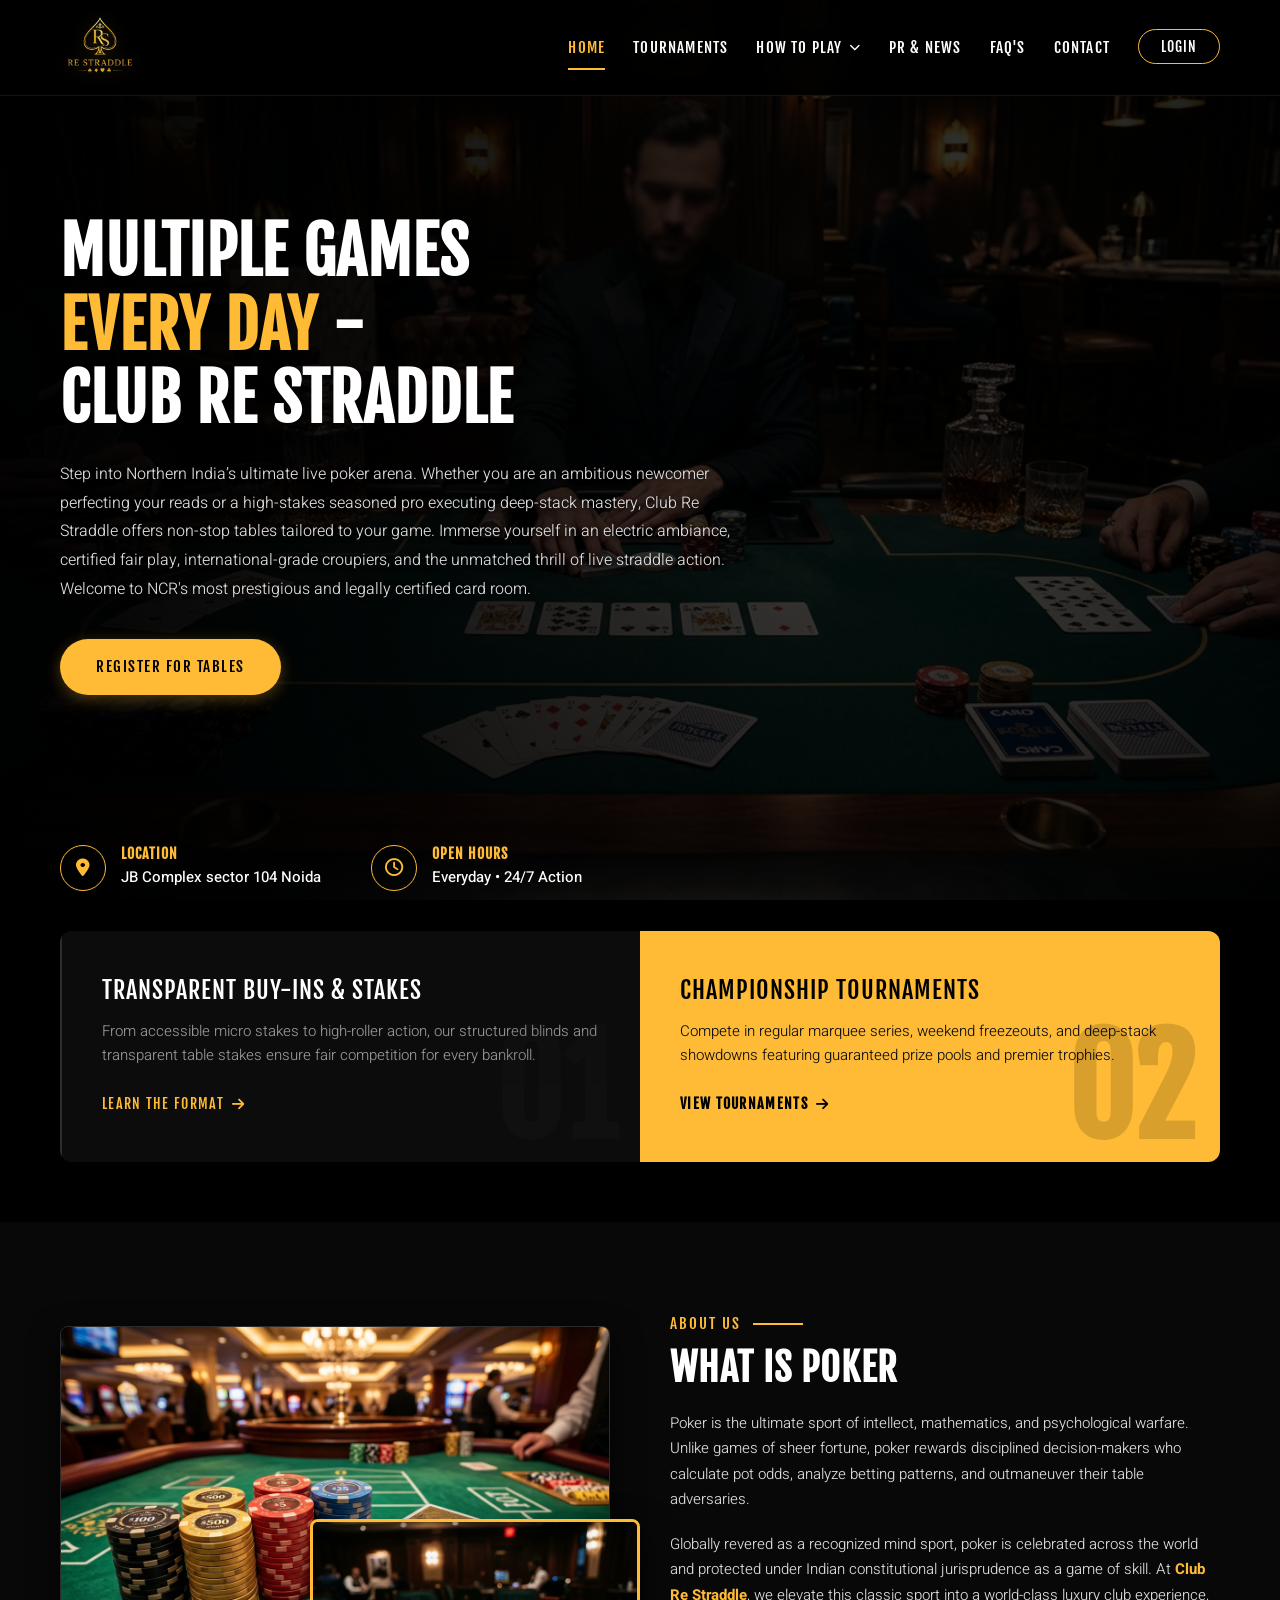
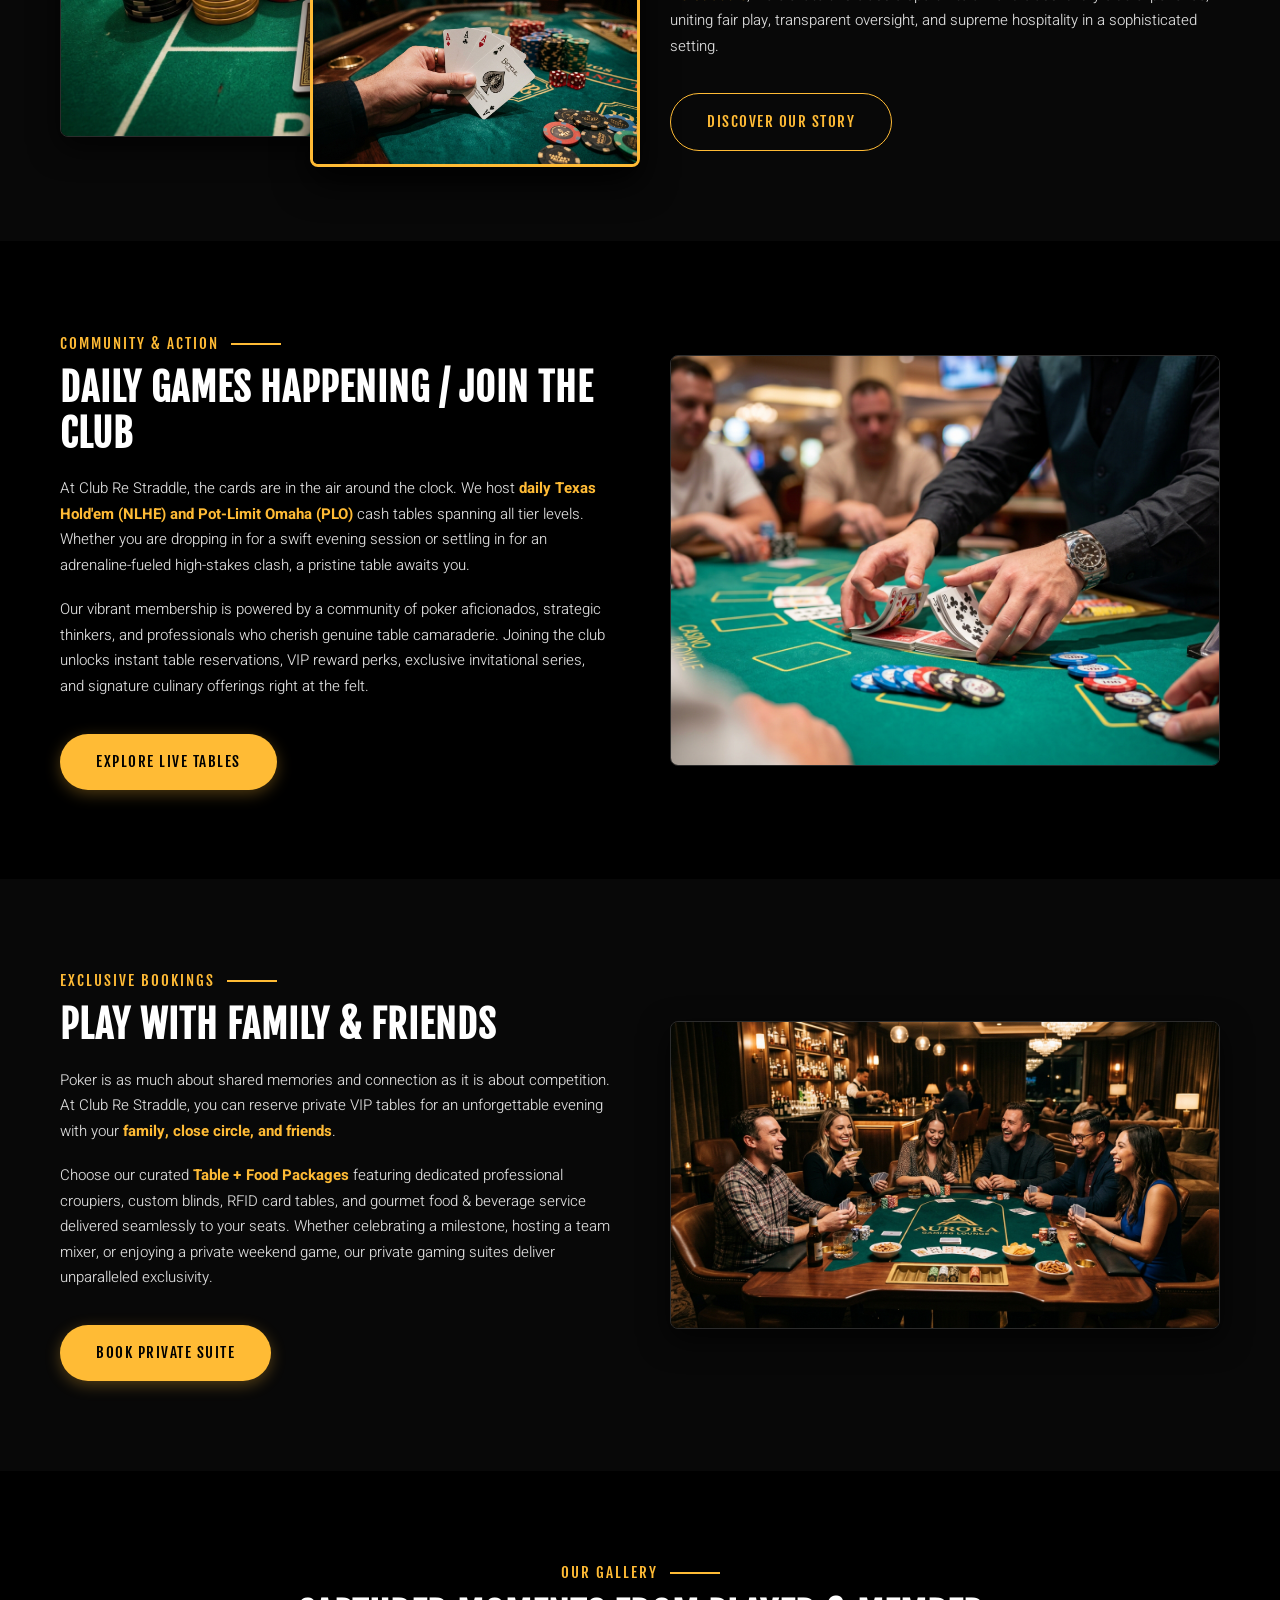
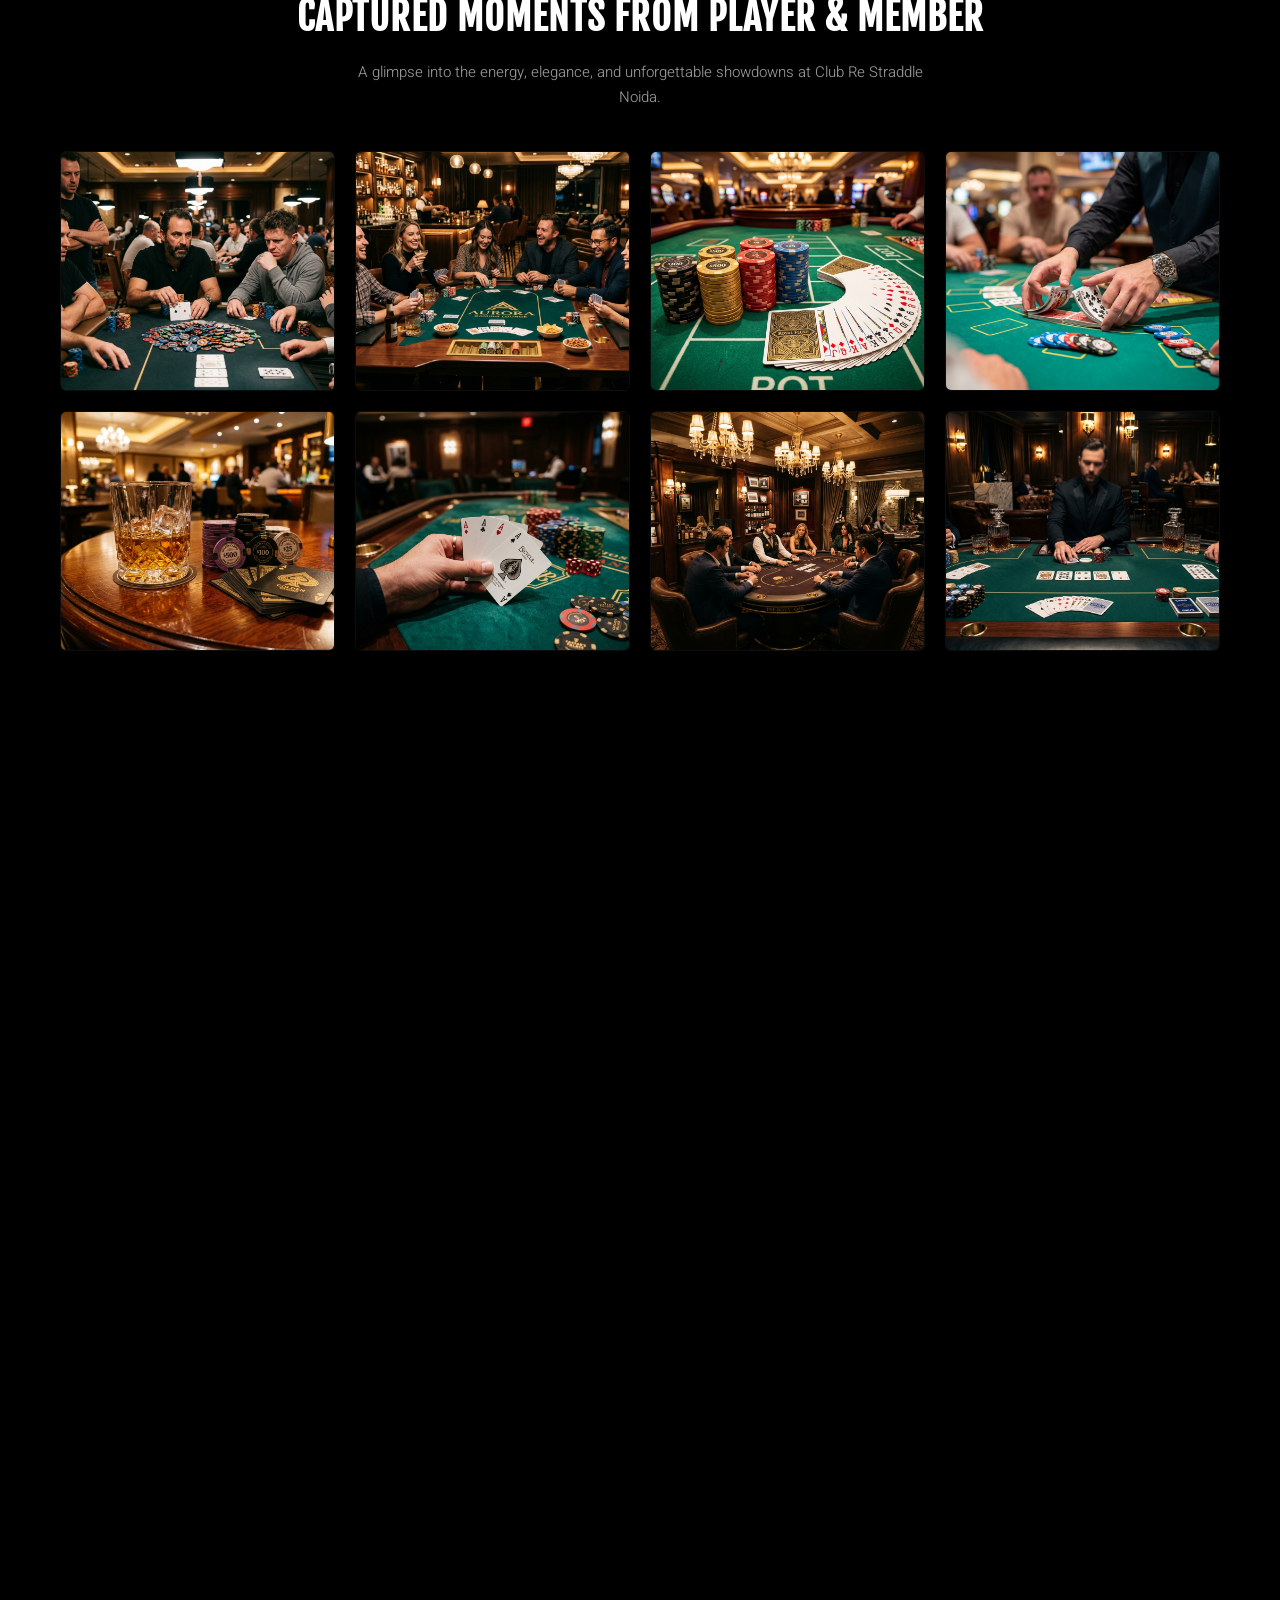
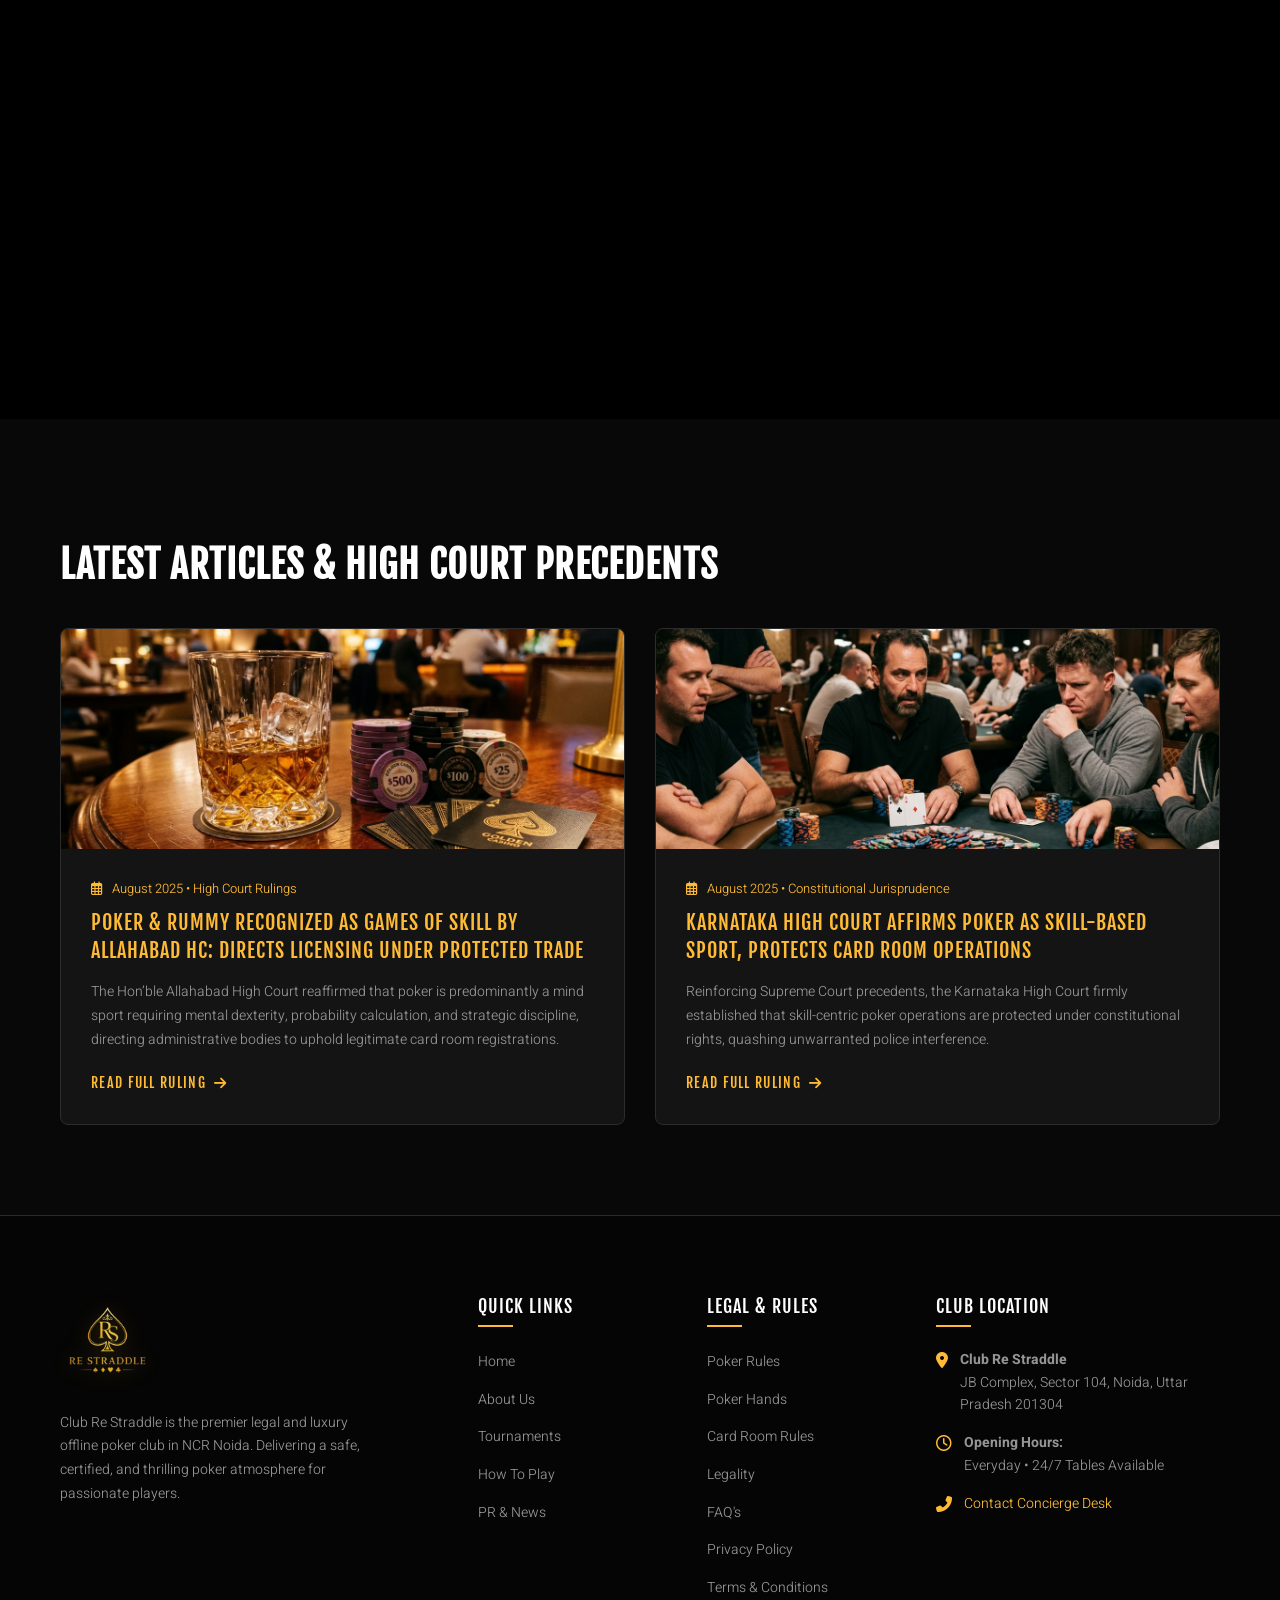
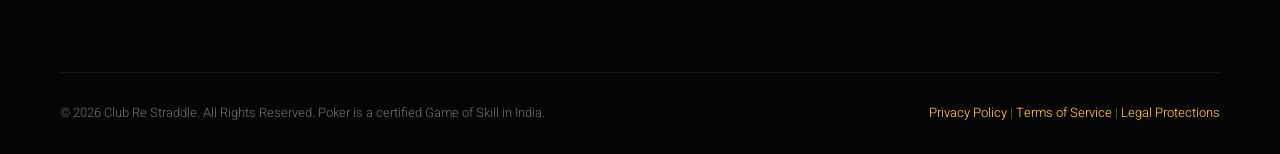
==== commit d4eabbdc: "feat: integrate official Re Straddle gold emblem logo and browser favicon across all pages" ====
--- a/index.html
+++ b/index.html
@@ -4,6 +4,7 @@
   <meta charset="UTF-8" />
   <meta name="viewport" content="width=device-width, initial-scale=1.0" />
   <title>Club Re Straddle | NCR's Premier & 1st Legal Live Poker Destination</title>
+  <link rel="icon" type="image/png" href="images/favicon.png" />
   <meta name="description" content="Experience high-octane live poker at Club Re Straddle, Sector 104 Noida. Daily Texas Hold'em & PLO cash games, high-guarantee tournaments, private table packages, and VIP hospitality." />
   <link rel="stylesheet" href="https://cdnjs.cloudflare.com/ajax/libs/font-awesome/6.5.1/css/all.min.css" />
   <link rel="stylesheet" href="css/style.css" />
@@ -14,7 +15,7 @@
   <header class="header">
     <div class="nav-container">
       <a href="index.html" class="logo-wrapper">
-        <img src="images/logo.svg" alt="Club Re Straddle Logo" class="logo-img" />
+        <img src="images/logo-transparent.png" alt="Club Re Straddle Logo" class="logo-img" />
       </a>
 
       <nav class="nav-menu">
@@ -328,7 +329,7 @@
     <div class="container">
       <div class="footer-top">
         <div class="footer-about">
-          <img src="images/logo.svg" alt="Club Re Straddle" class="footer-logo" />
+          <img src="images/logo-transparent.png" alt="Club Re Straddle" class="footer-logo" />
           <p>
             Club Re Straddle is the premier legal and luxury offline poker club in NCR Noida. Delivering a safe, certified, and thrilling poker atmosphere for passionate players.
           </p>
@@ -399,7 +400,7 @@
     <div class="modal-card">
       <button class="modal-close" aria-label="Close modal">&times;</button>
       <div style="text-align: center; margin-bottom: 25px;">
-        <img src="images/logo.svg" alt="Club Re Straddle" style="height: 60px; margin: 0 auto 10px auto;" />
+        <img src="images/logo-transparent.png" alt="Club Re Straddle" style="height: 60px; margin: 0 auto 10px auto;" />
         <h3 style="color: var(--accent-color);">JOIN CLUB RE STRADDLE</h3>
         <p style="font-size: 13px; color: var(--text-color); margin: 0;">Register for daily tables, tournament seats & exclusive memberships.</p>
       </div>
--- a/css/style.css
+++ b/css/style.css
@@ -252,12 +252,20 @@
   display: flex;
   align-items: center;
   gap: 12px;
+  text-decoration: none;
 }
 
 .logo-img {
-  height: 75px;
+  height: 80px;
   width: auto;
   object-fit: contain;
+  filter: drop-shadow(0 2px 8px rgba(255, 187, 53, 0.25));
+  transition: transform 0.3s ease, filter 0.3s ease;
+}
+
+.logo-wrapper:hover .logo-img {
+  transform: scale(1.05);
+  filter: drop-shadow(0 4px 15px rgba(255, 187, 53, 0.45));
 }
 
 .nav-menu {
@@ -1149,8 +1157,11 @@
 }
 
 .footer-logo {
-  height: 80px;
+  height: 95px;
+  width: auto;
+  object-fit: contain;
   margin-bottom: 20px;
+  filter: drop-shadow(0 2px 10px rgba(255, 187, 53, 0.3));
 }
 
 .footer-about p {
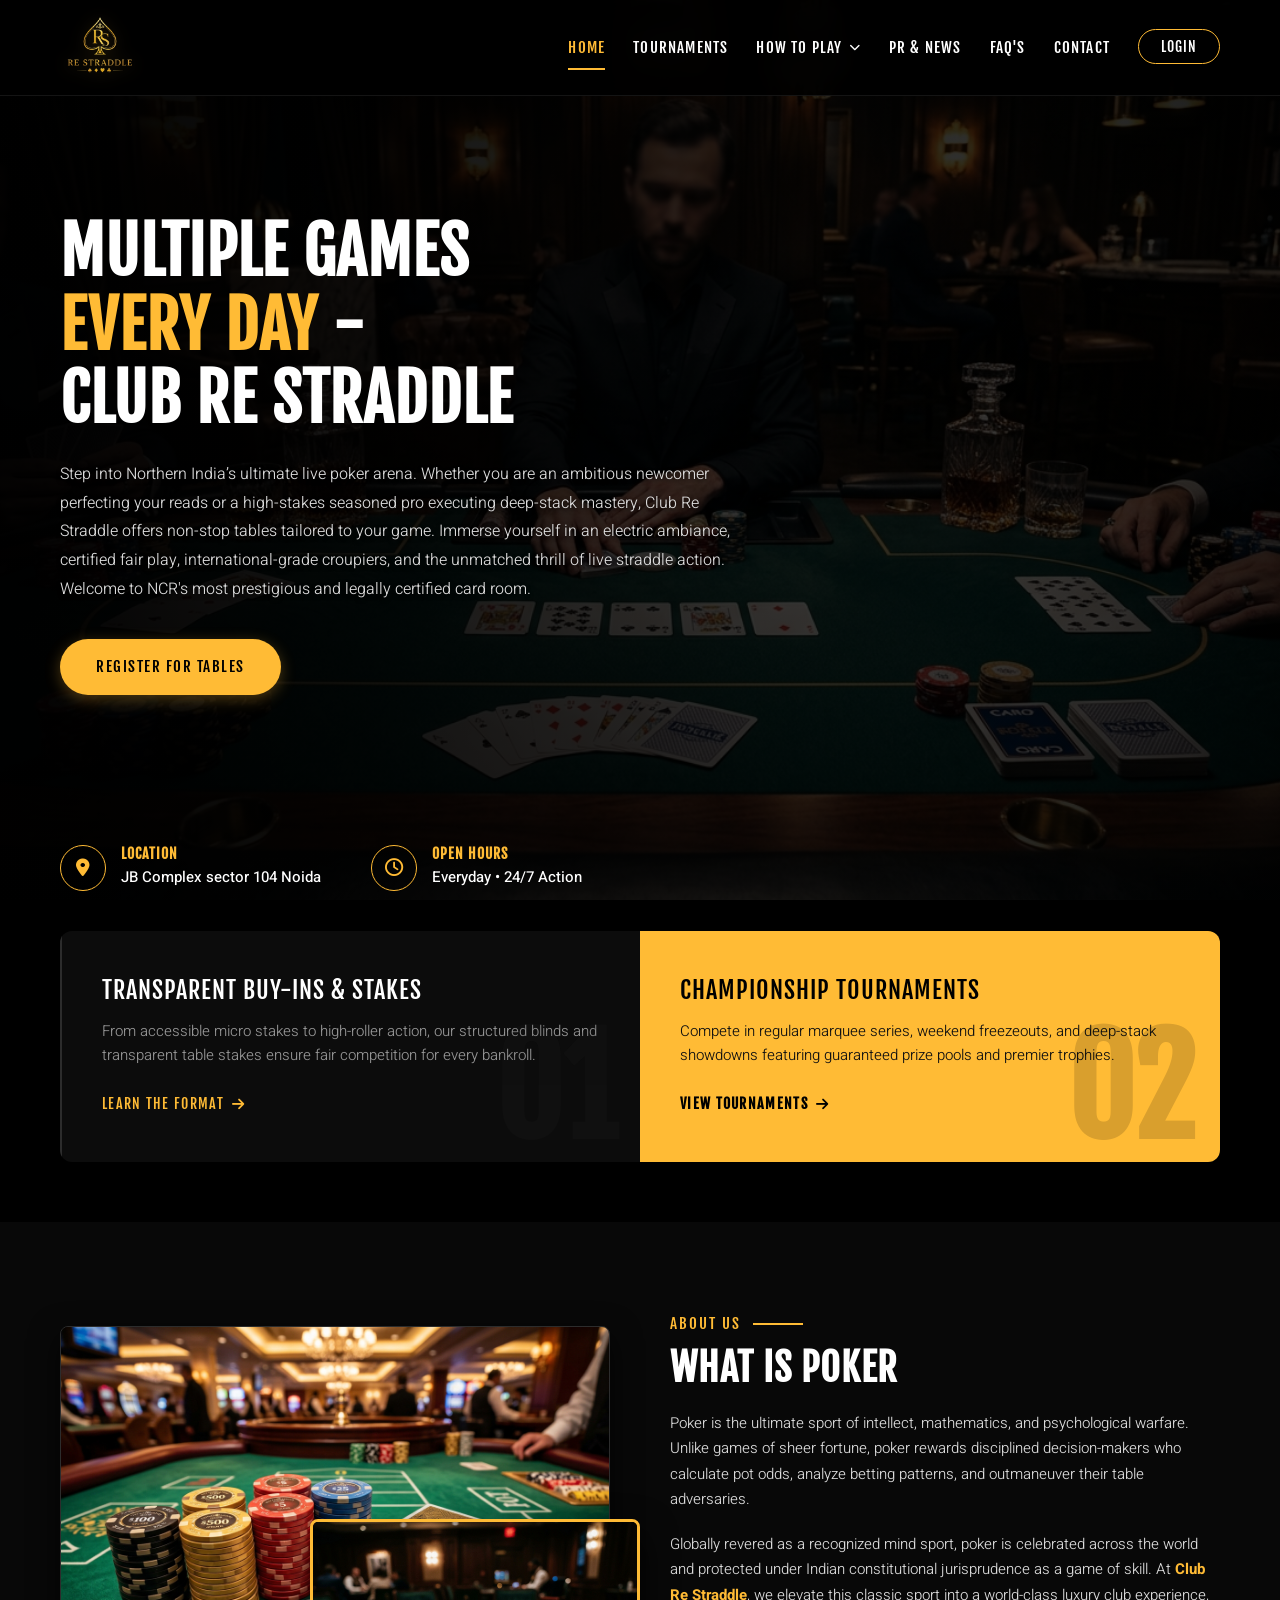
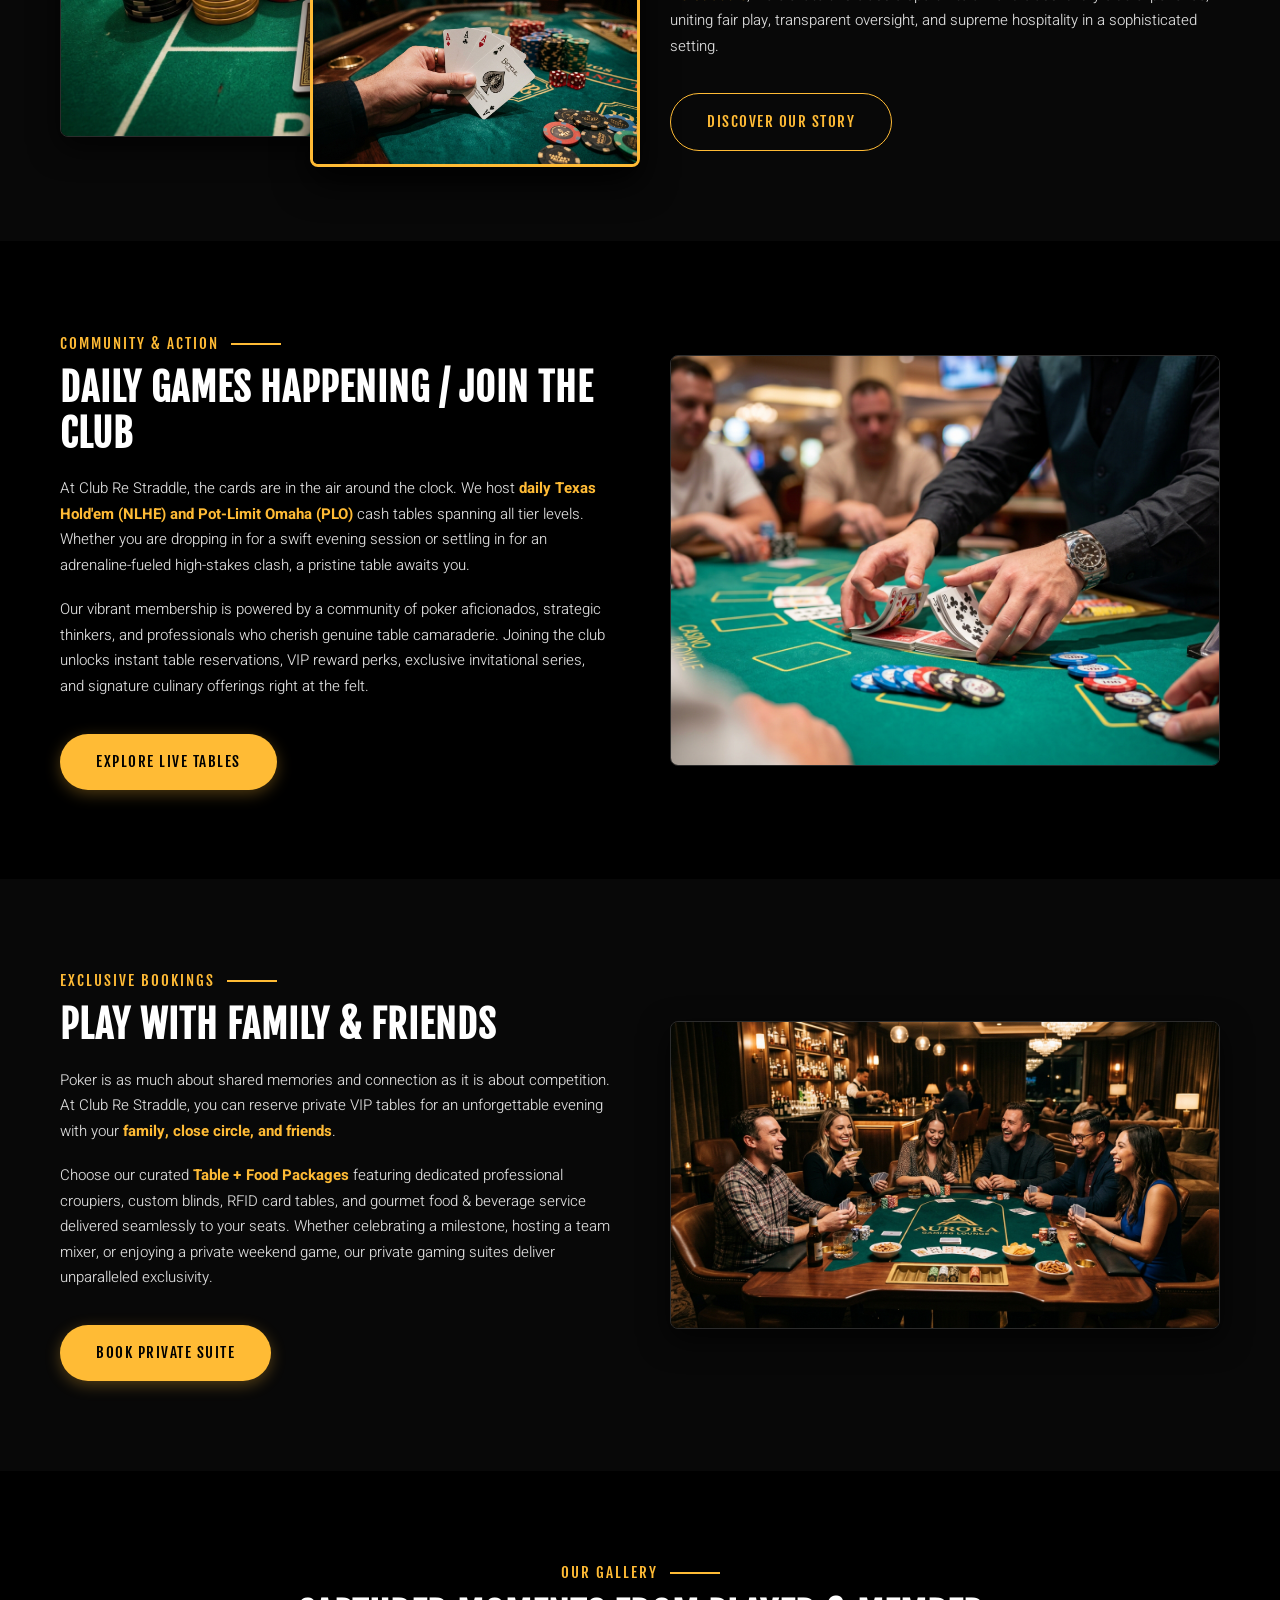
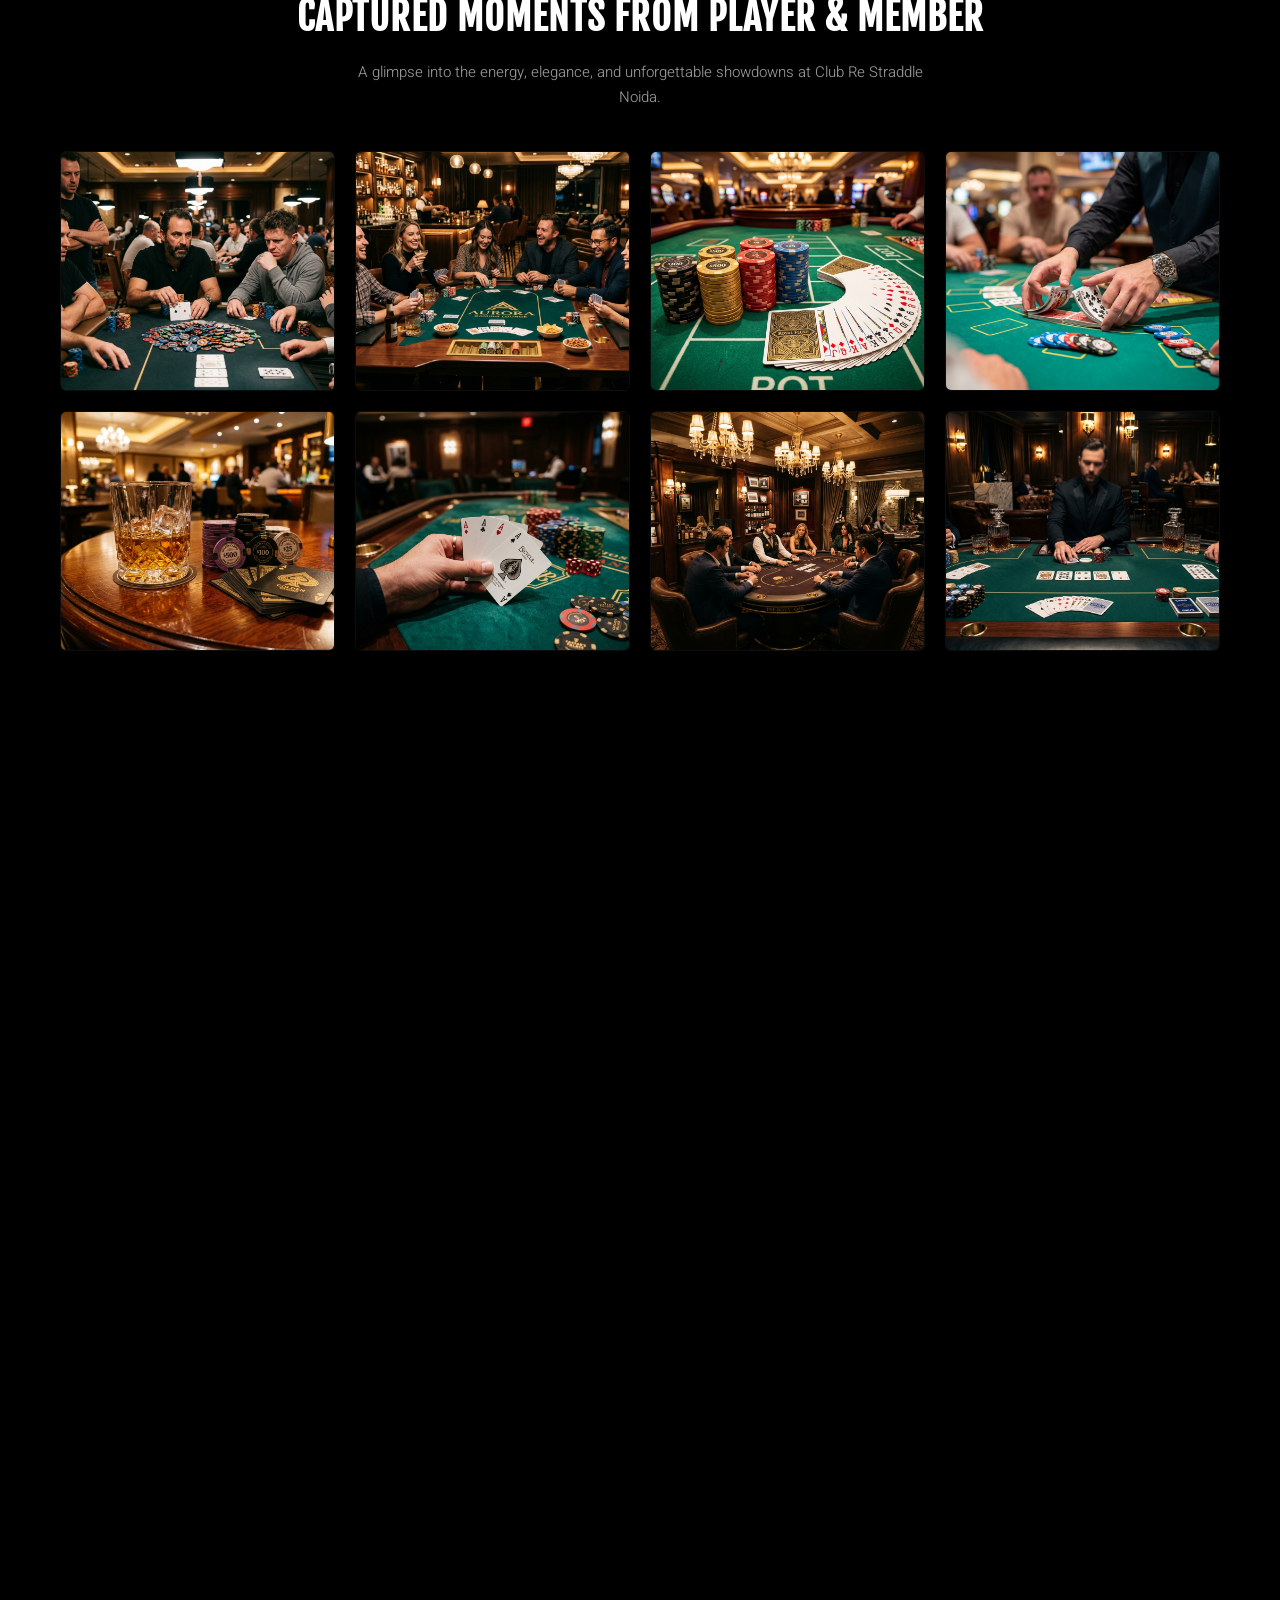
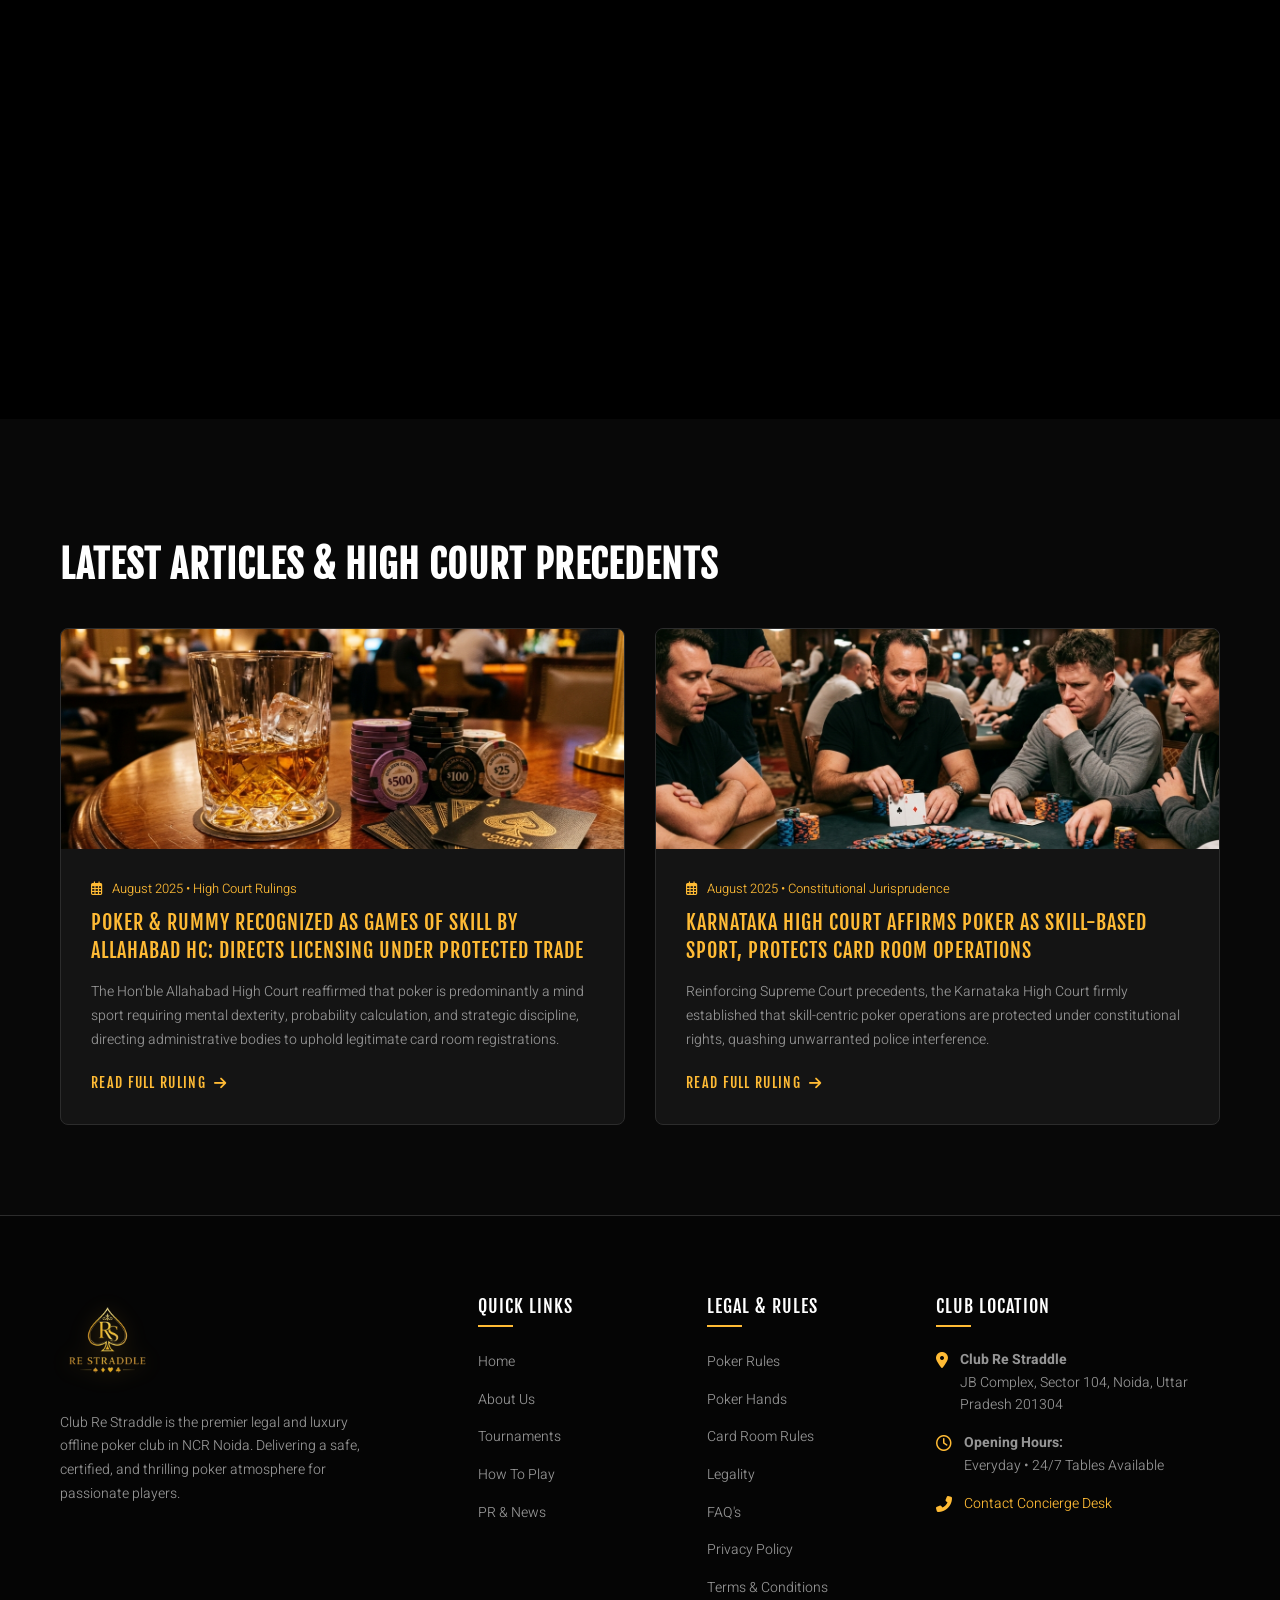
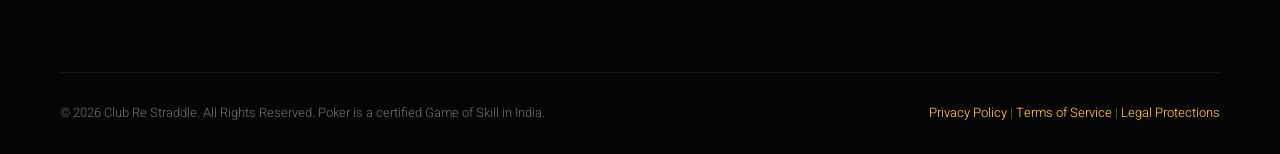
==== commit 80790e85: "Remove registration modal popup from website" ====
--- a/index.html
+++ b/index.html
@@ -69,7 +69,7 @@
         <p class="hero-desc">
           Step into Northern India’s ultimate live poker arena. Whether you are an ambitious newcomer perfecting your reads or a high-stakes seasoned pro executing deep-stack mastery, Club Re Straddle offers non-stop tables tailored to your game. Immerse yourself in an electric ambiance, certified fair play, international-grade croupiers, and the unmatched thrill of live straddle action. Welcome to NCR's most prestigious and legally certified card room.
         </p>
-        <a href="#registerModal" class="btn btn-primary open-register-modal">REGISTER FOR TABLES</a>
+        <a href="contact.html" class="btn btn-primary">REGISTER FOR TABLES</a>
       </div>
     </div>
   </section>
@@ -395,38 +395,7 @@
     </div>
   </footer>
 
-  <!-- Registration Modal -->
-  <div class="modal-backdrop" id="registerModal">
-    <div class="modal-card">
-      <button class="modal-close" aria-label="Close modal">&times;</button>
-      <div style="text-align: center; margin-bottom: 25px;">
-        <img src="images/logo-transparent.png" alt="Club Re Straddle" style="height: 60px; margin: 0 auto 10px auto;" />
-        <h3 style="color: var(--accent-color);">JOIN CLUB RE STRADDLE</h3>
-        <p style="font-size: 13px; color: var(--text-color); margin: 0;">Register for daily tables, tournament seats & exclusive memberships.</p>
-      </div>
-
-      <form id="quickRegisterForm" onsubmit="event.preventDefault(); alert('Registration received! Our club host will contact you on WhatsApp.'); document.getElementById('registerModal').classList.remove('open');">
-        <div class="form-group">
-          <label>Full Name</label>
-          <input type="text" class="form-control" placeholder="Enter your name" required />
-        </div>
-        <div class="form-group">
-          <label>Phone Number (WhatsApp)</label>
-          <input type="tel" class="form-control" placeholder="+91 98765 43210" required />
-        </div>
-        <div class="form-group">
-          <label>Preferred Game</label>
-          <select class="form-control" style="background: #1c1c1c;">
-            <option>Texas Hold'em Cash Game</option>
-            <option>Pot Limit Omaha (PLO)</option>
-            <option>Weekend Tournaments</option>
-            <option>Private Table with Family/Friends</option>
-          </select>
-        </div>
-        <button type="submit" class="btn btn-primary" style="width: 100%; margin-top: 10px;">SUBMIT REGISTRATION</button>
-      </form>
-    </div>
-  </div>
+
 
   <!-- Lightbox Modal -->
   <div class="modal-backdrop" id="lightboxModal">
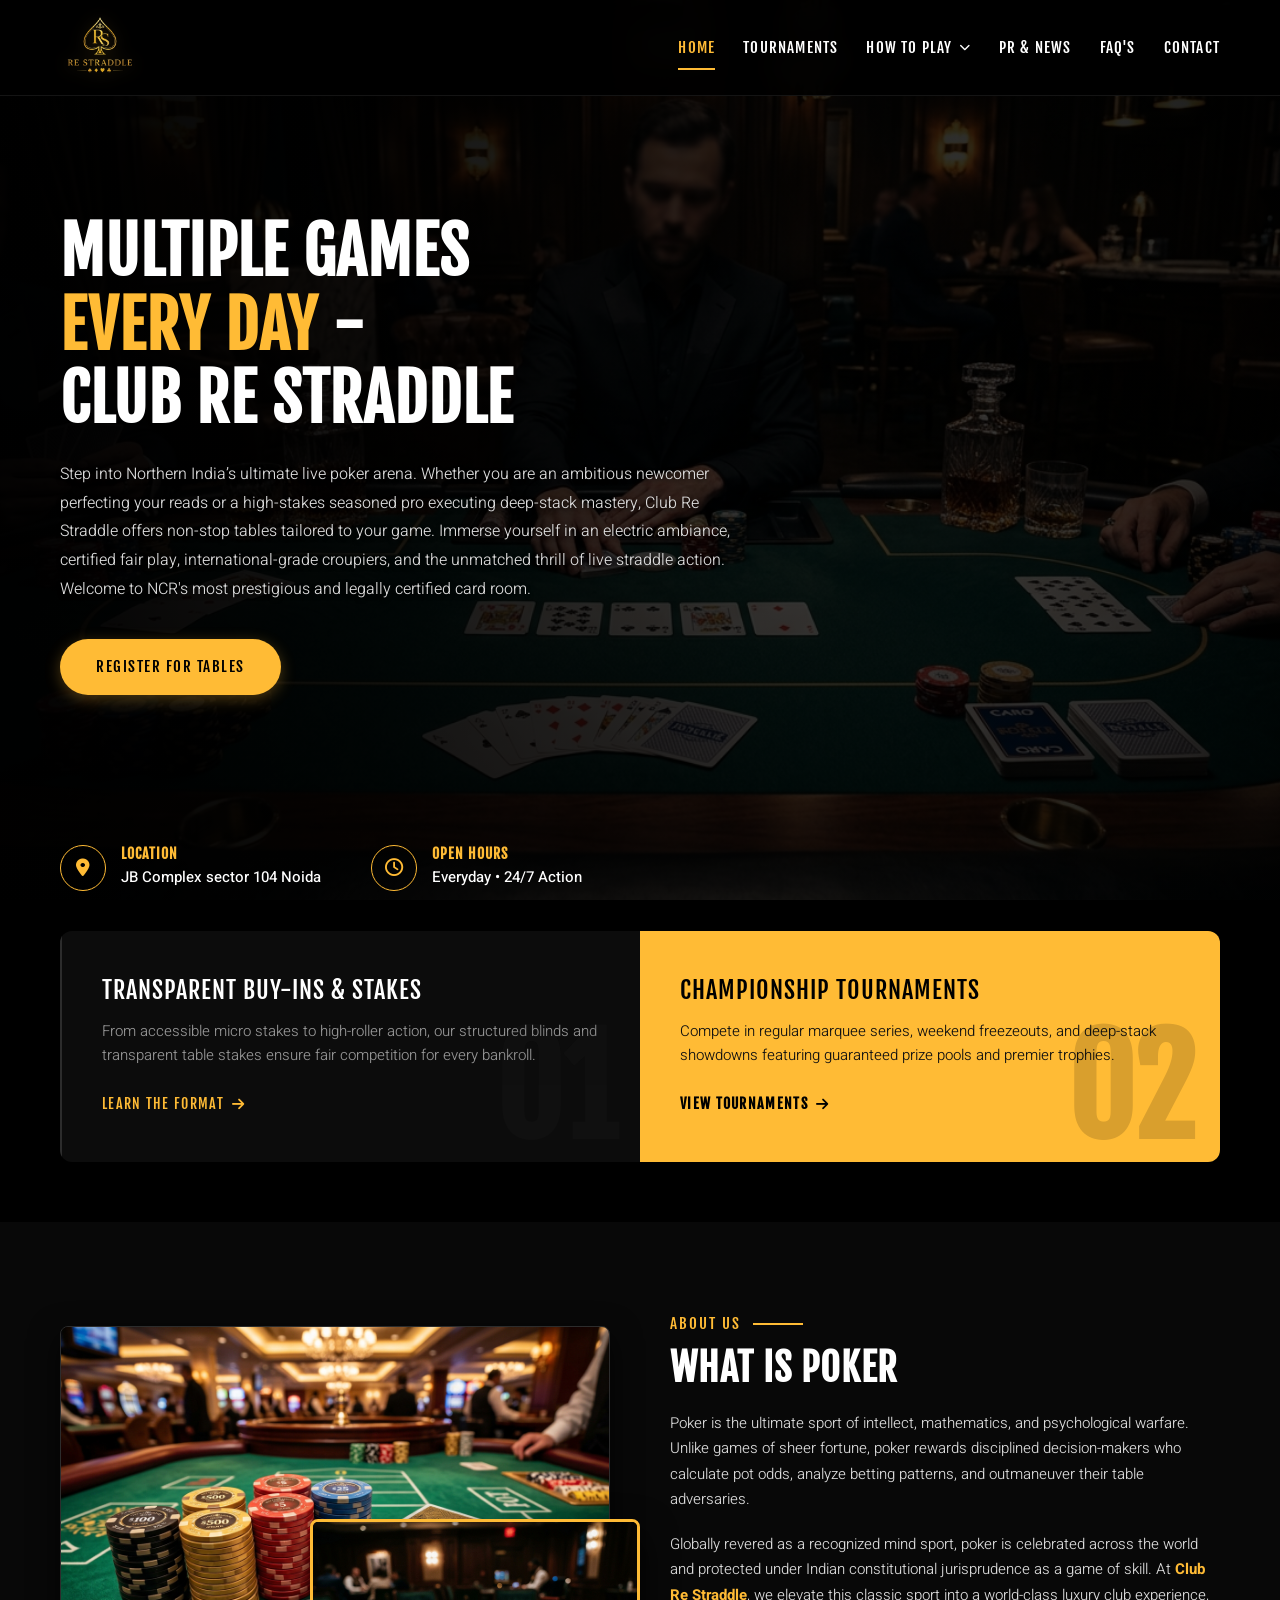
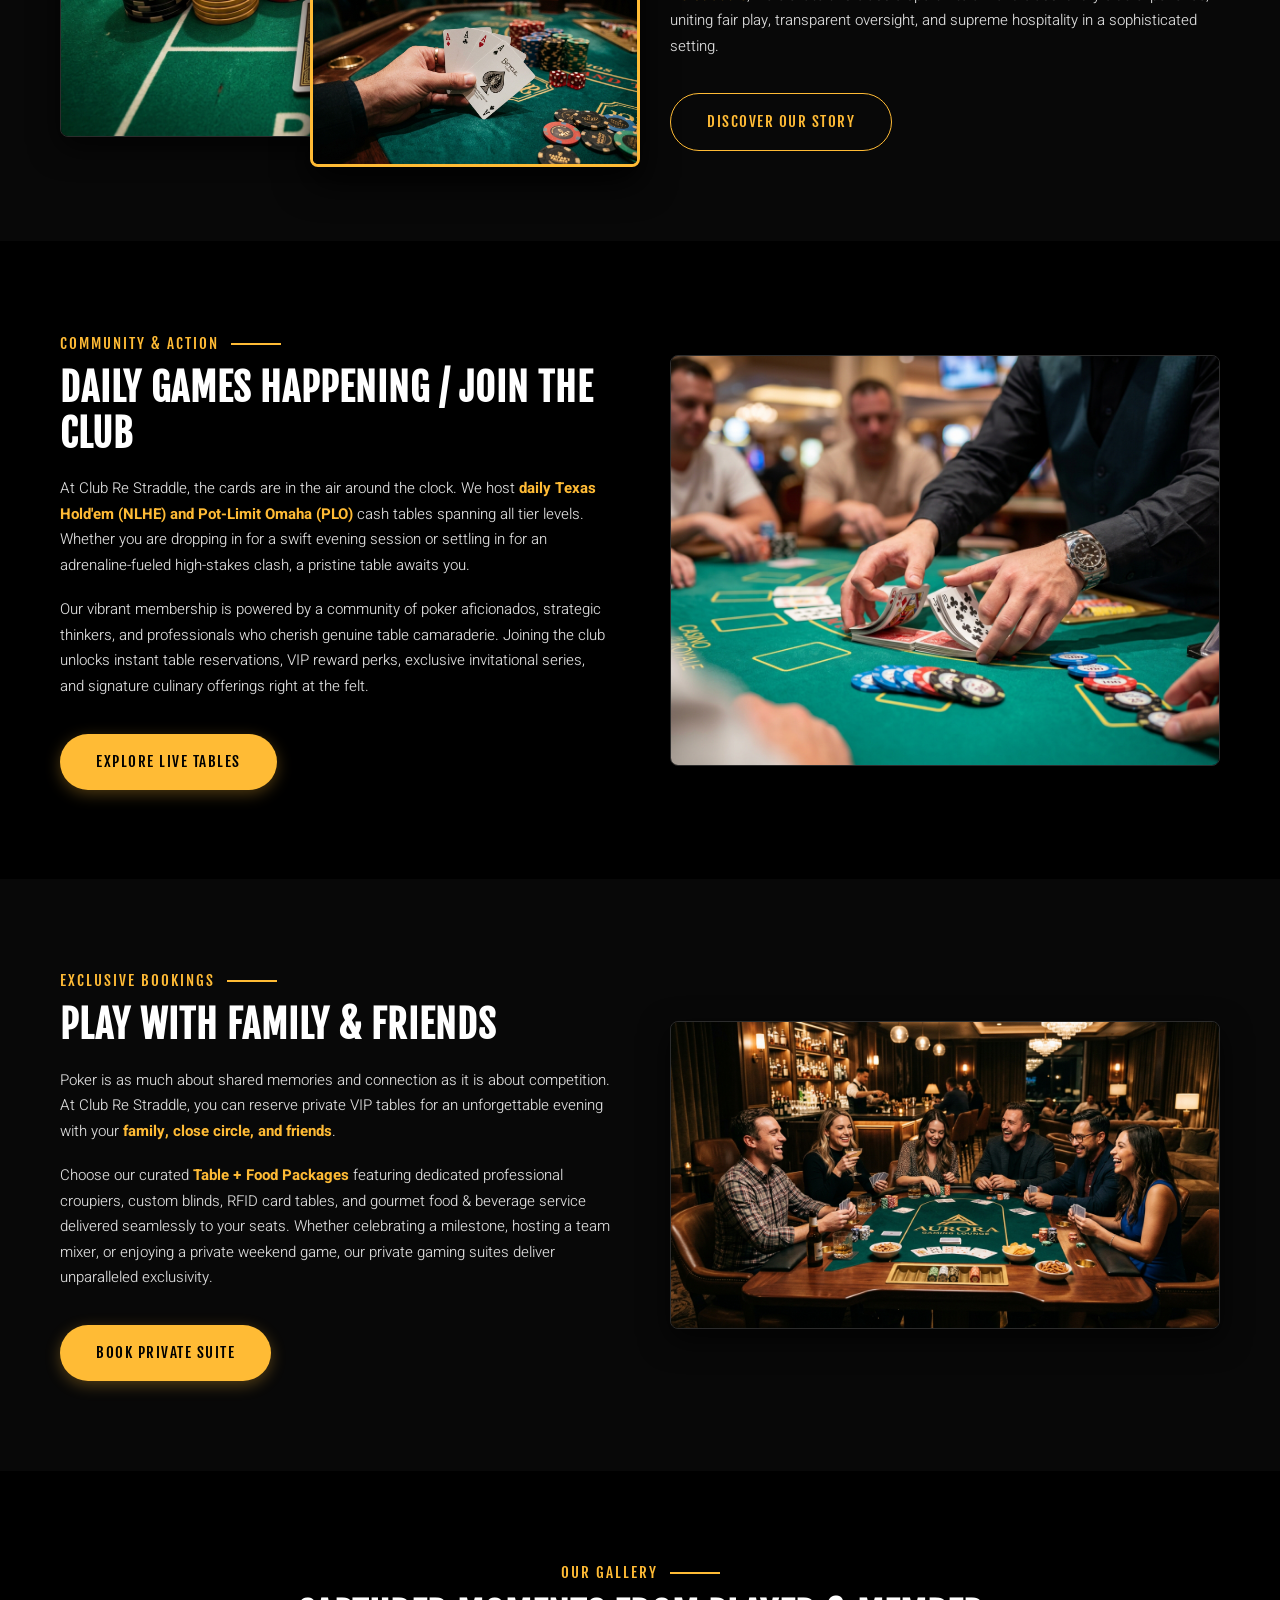
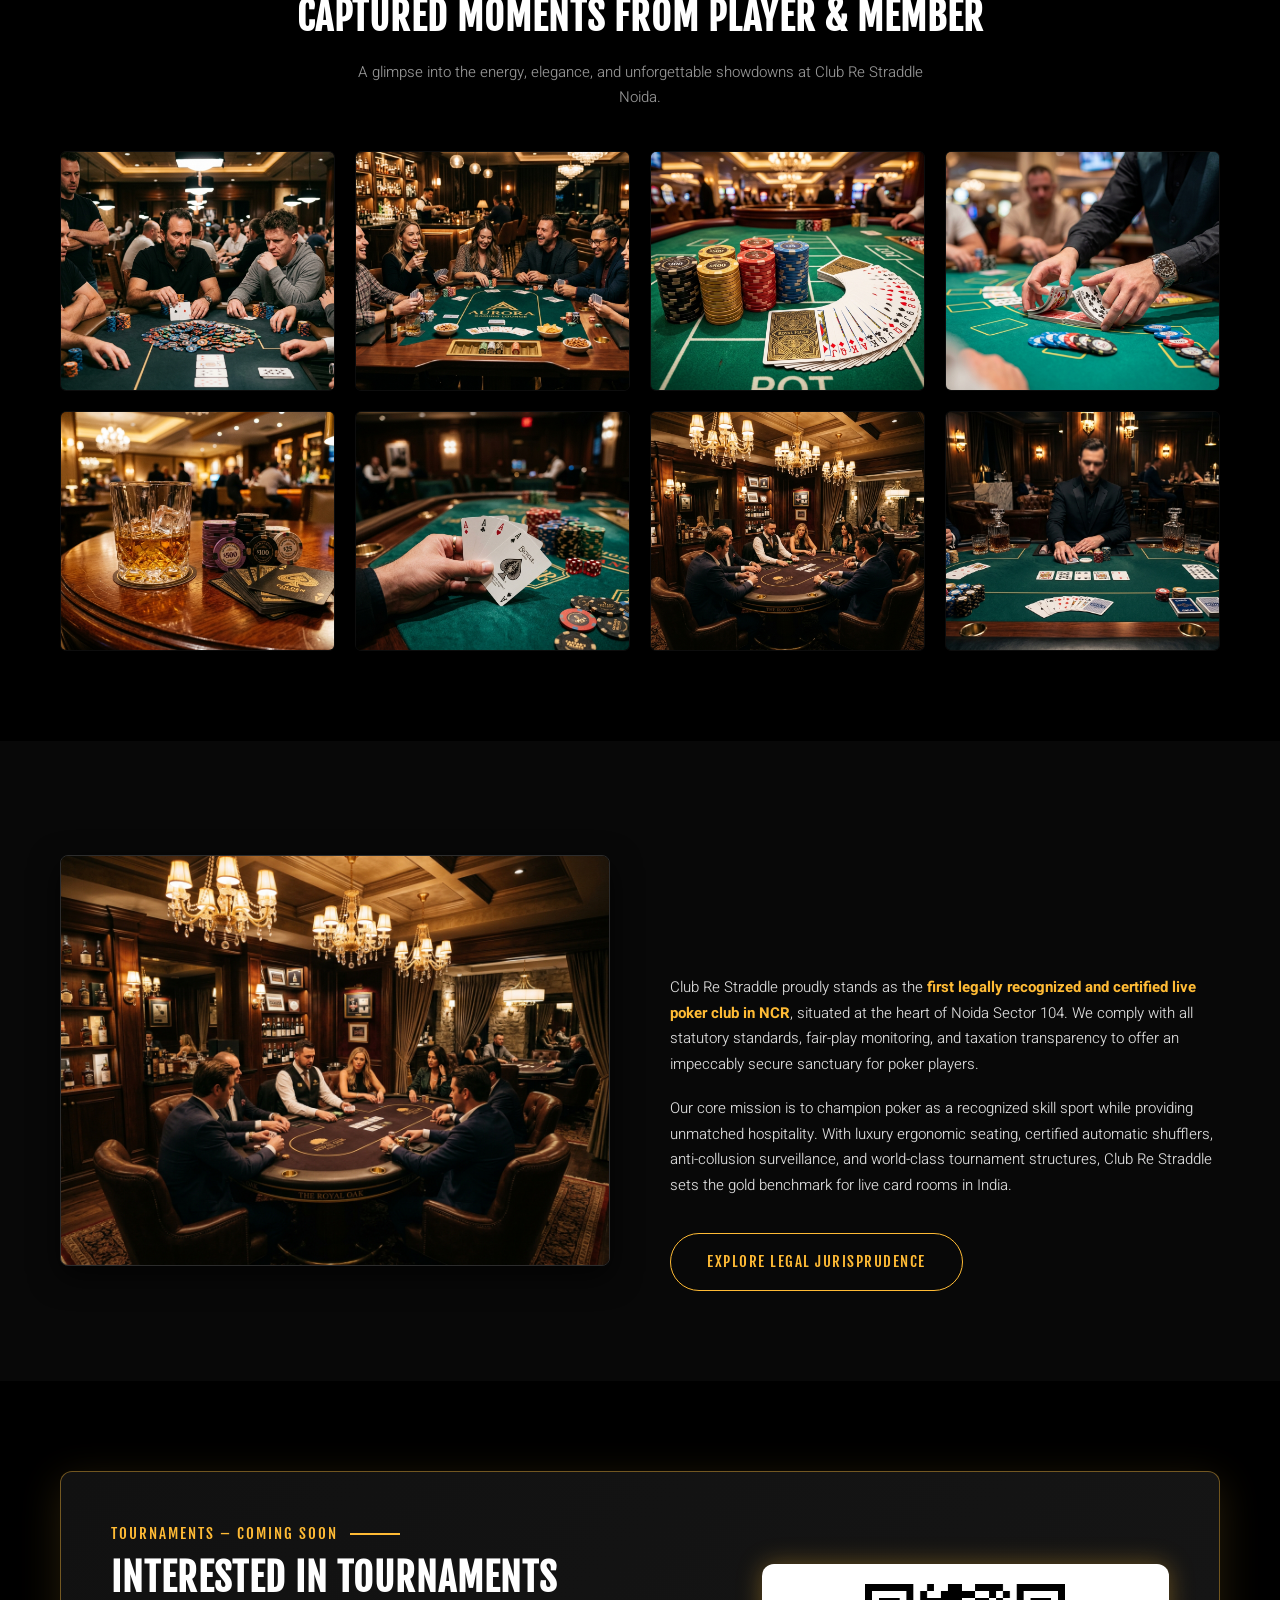
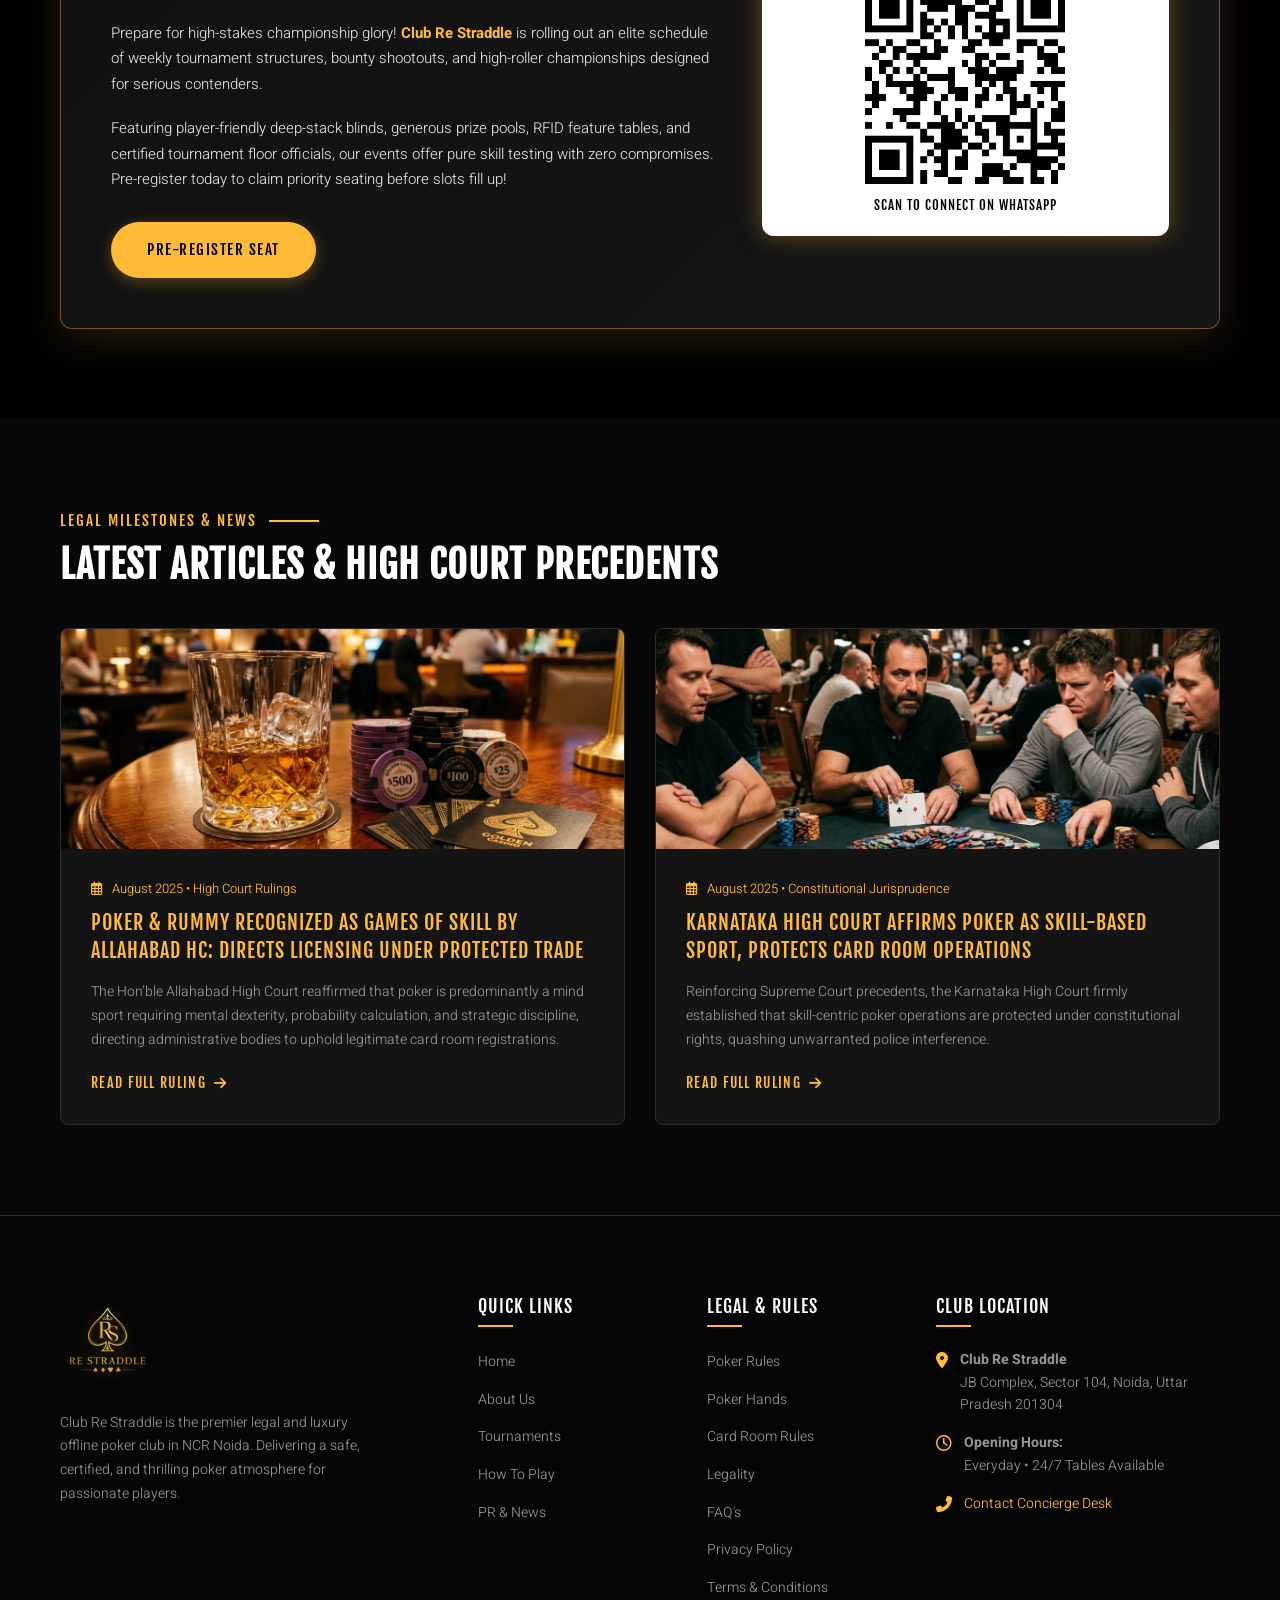
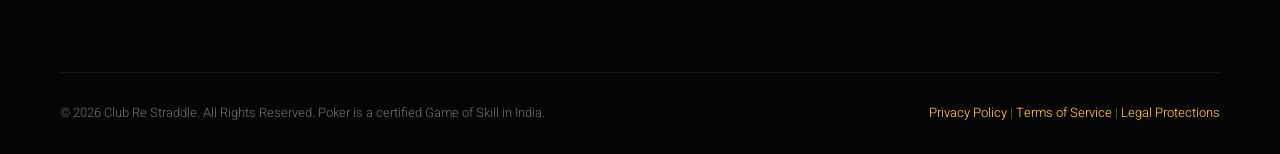
==== commit 6d52b4ed: "Remove login system and links across the website" ====
--- a/index.html
+++ b/index.html
@@ -45,9 +45,6 @@
         <div class="nav-item">
           <a href="contact.html" class="nav-link">CONTACT</a>
         </div>
-        <div class="nav-item">
-          <a href="login.html" class="nav-btn-login">LOGIN</a>
-        </div>
       </nav>
 
       <button class="mobile-toggle" aria-label="Toggle navigation">
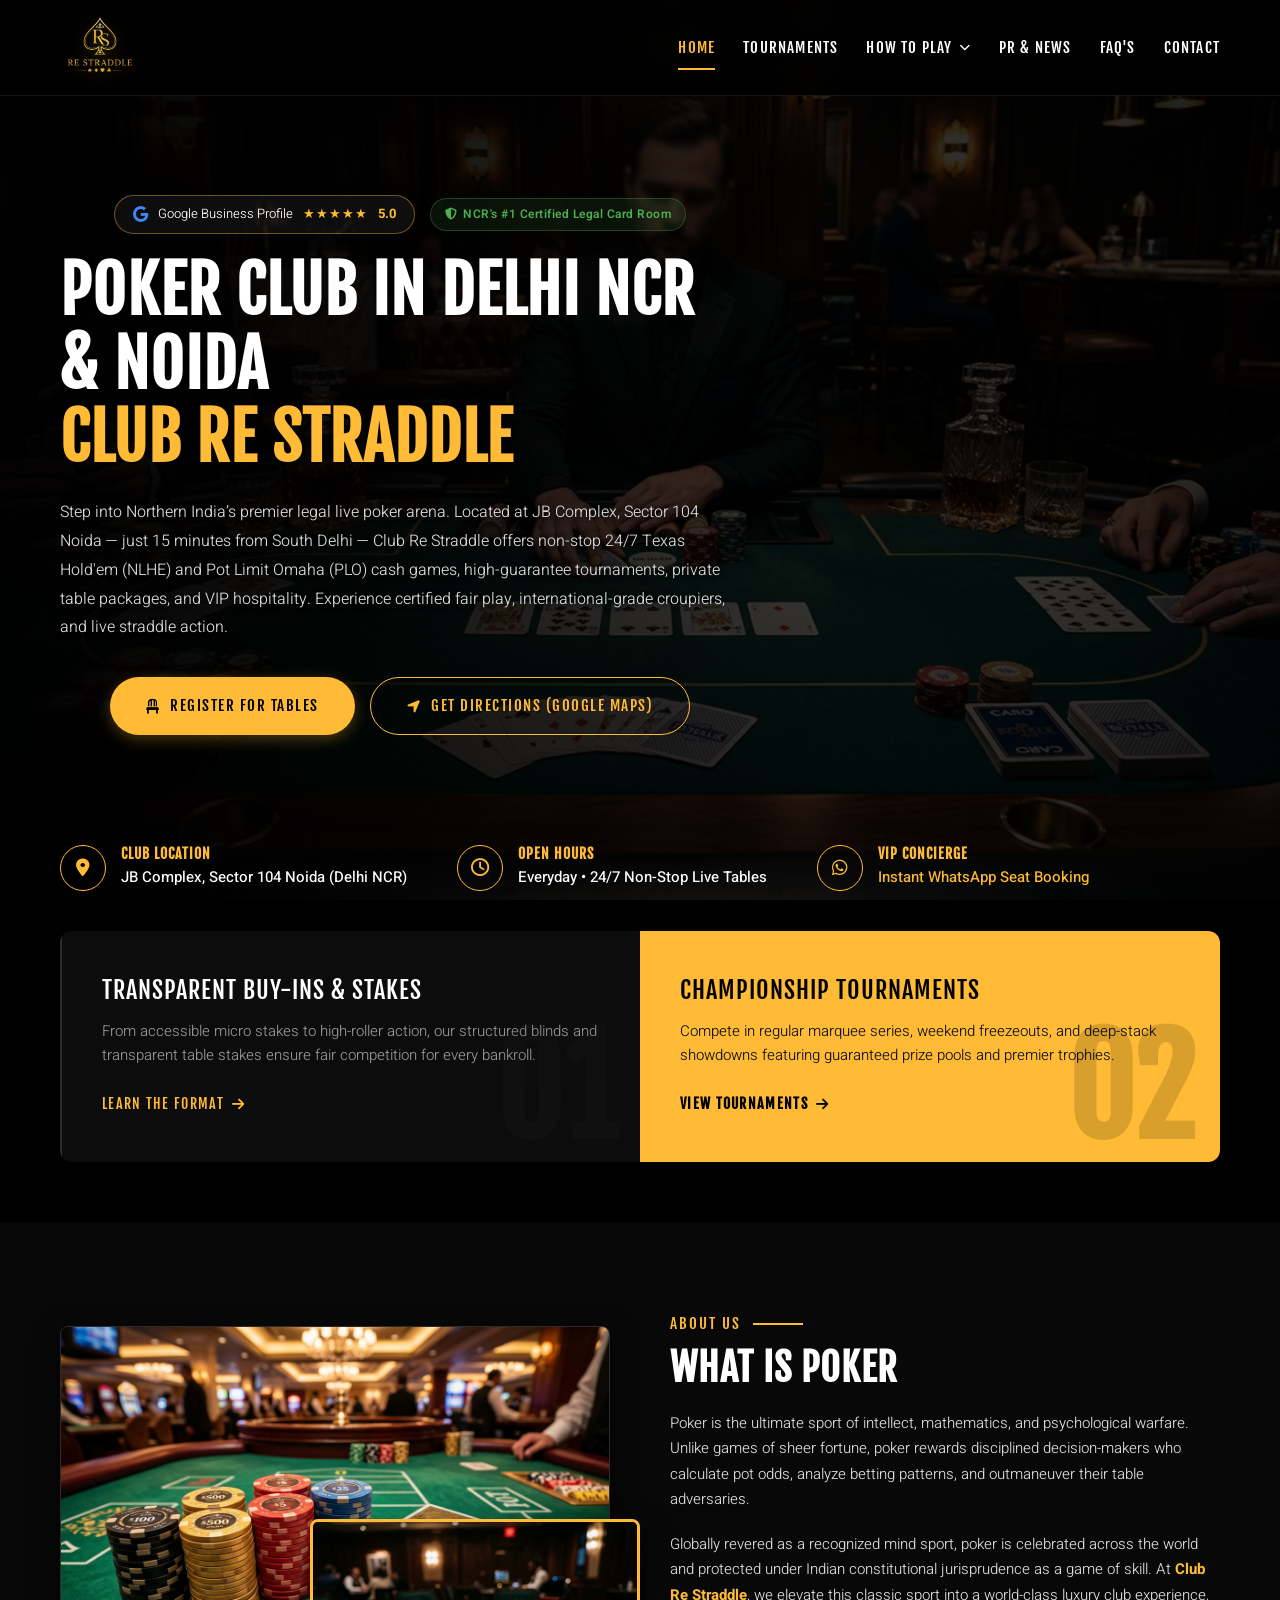
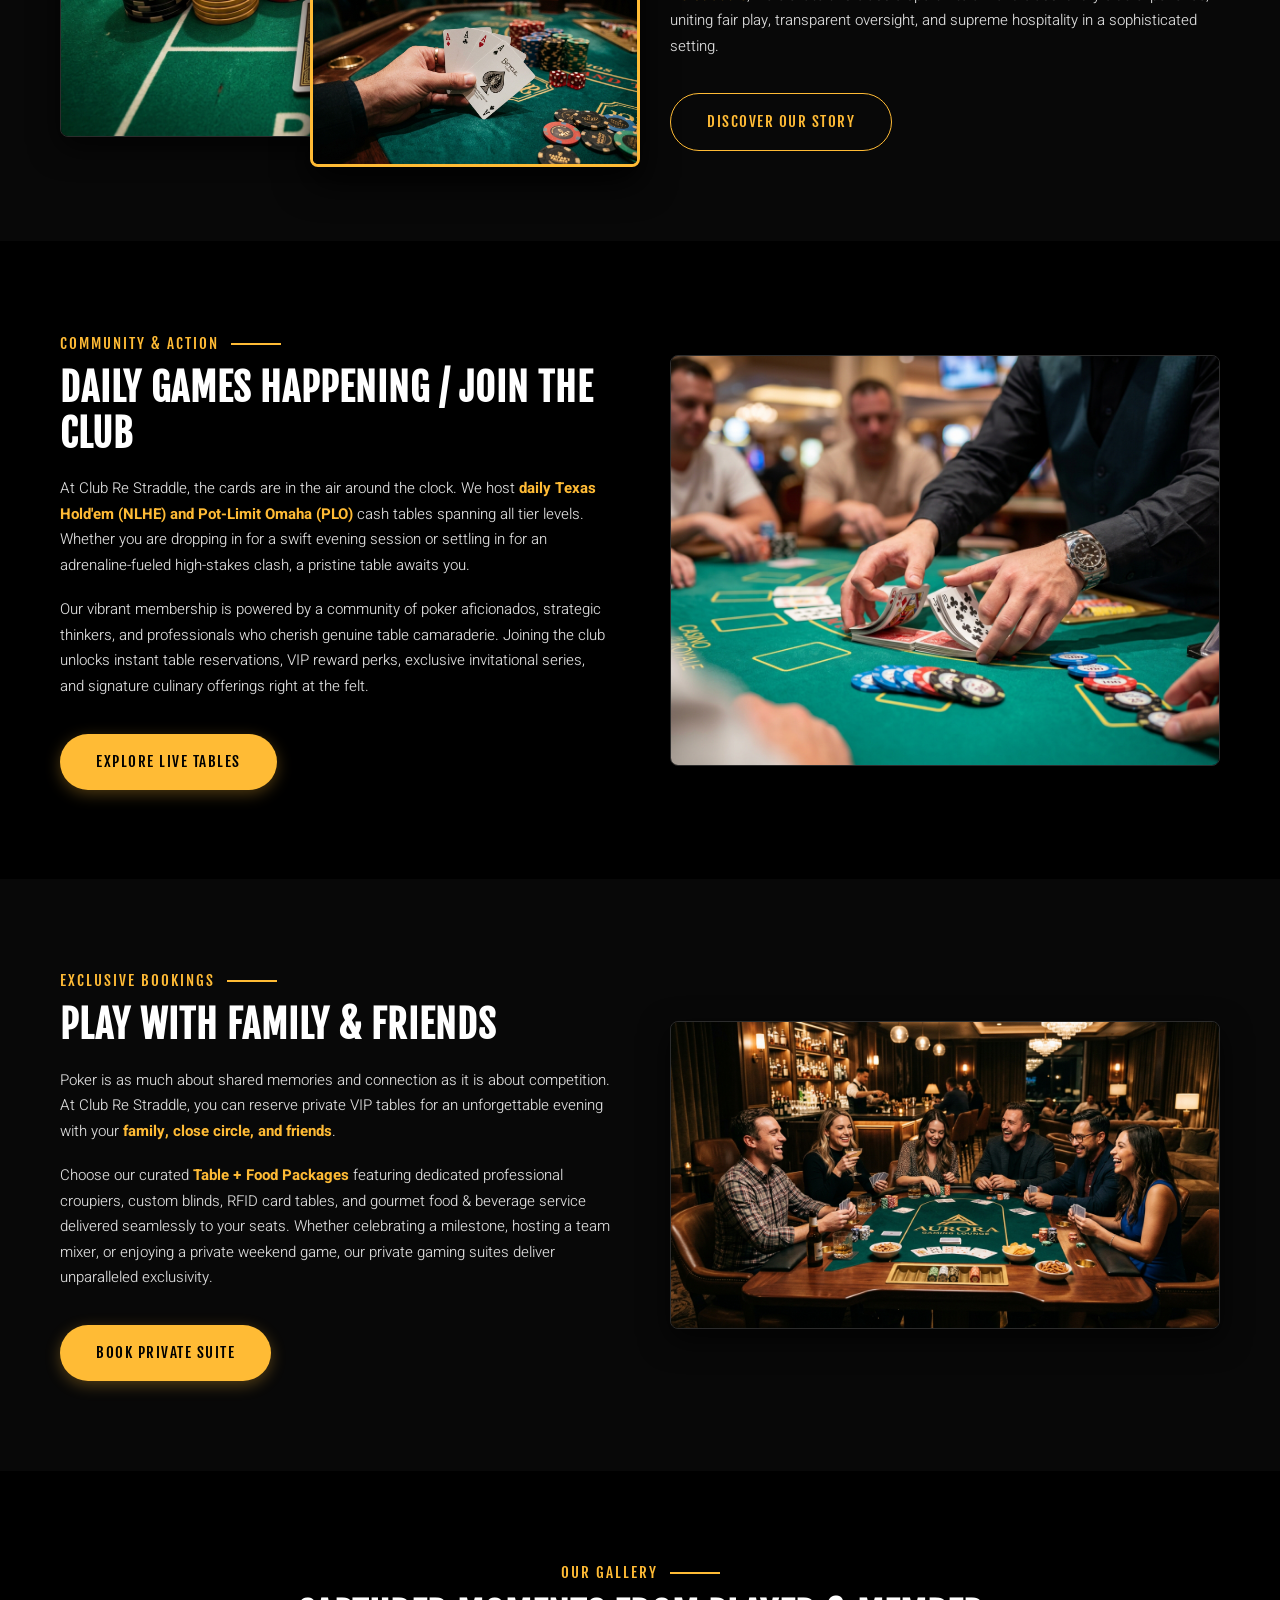
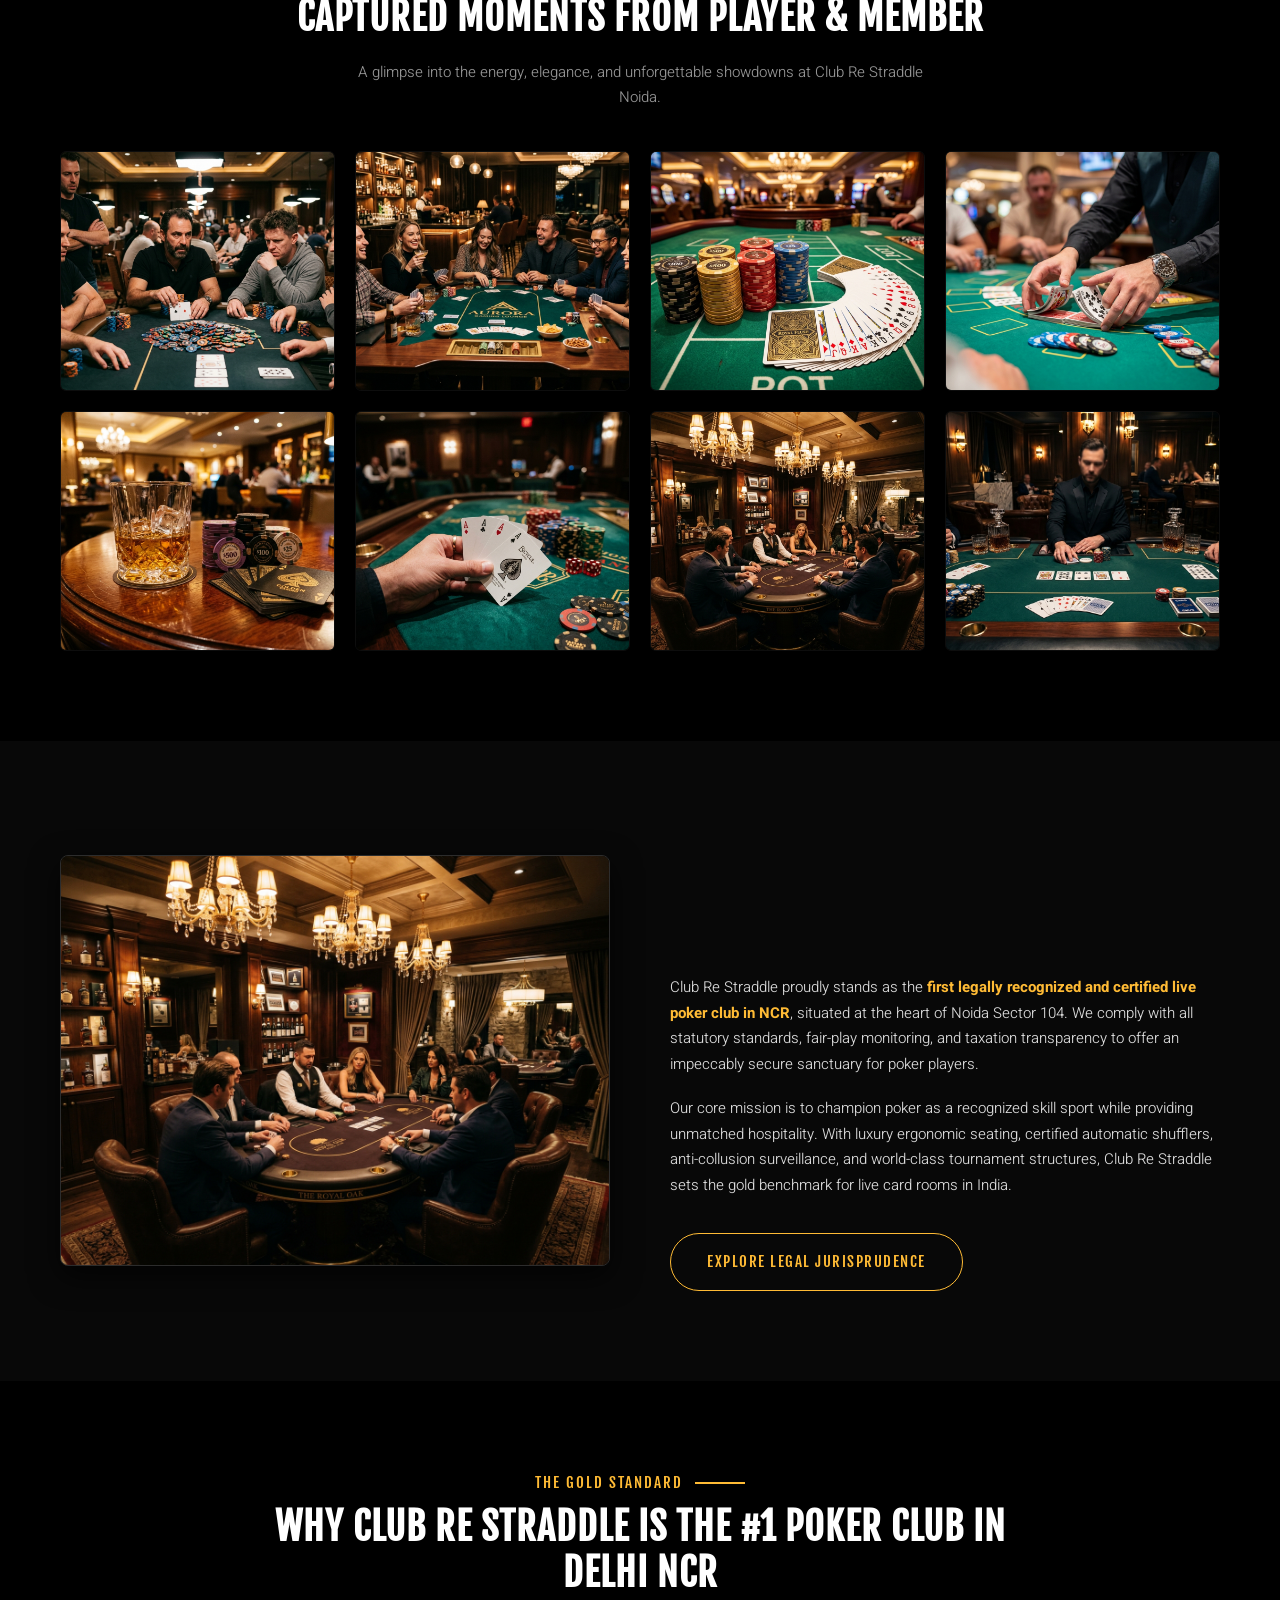
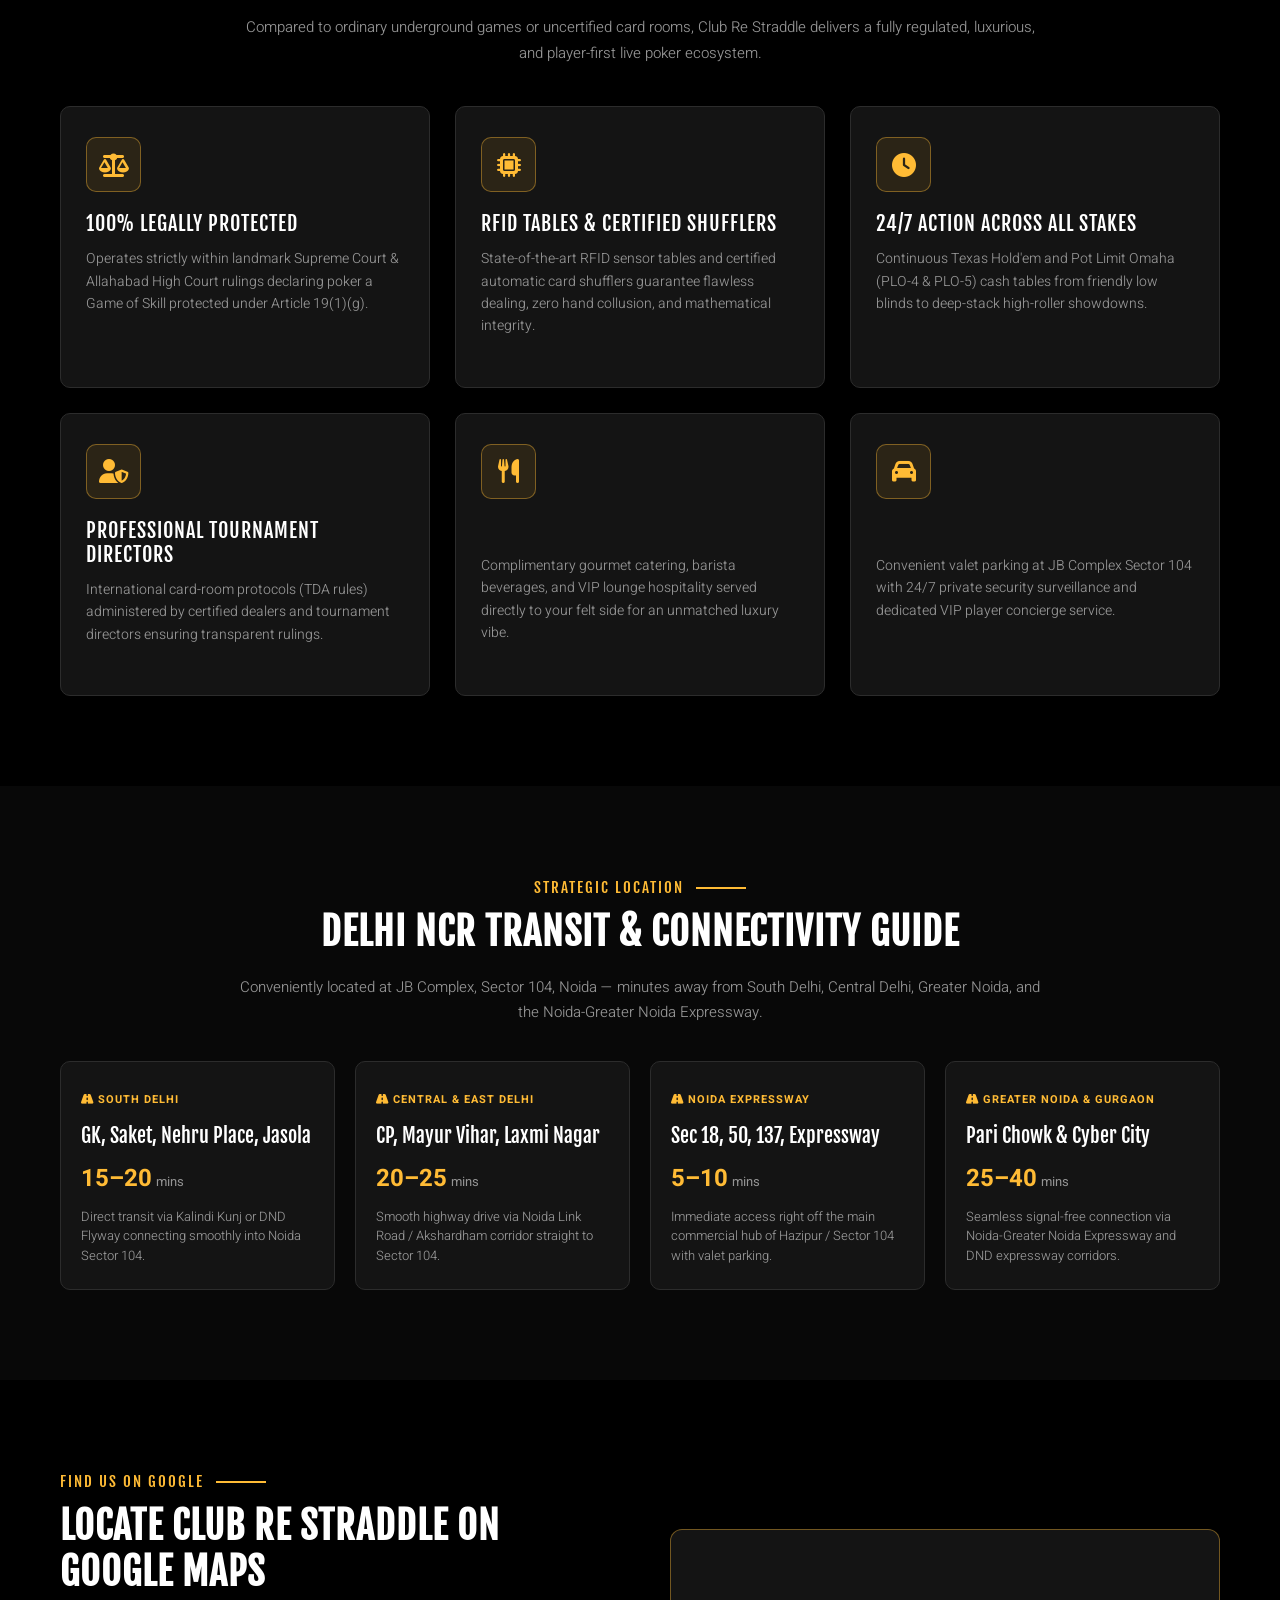
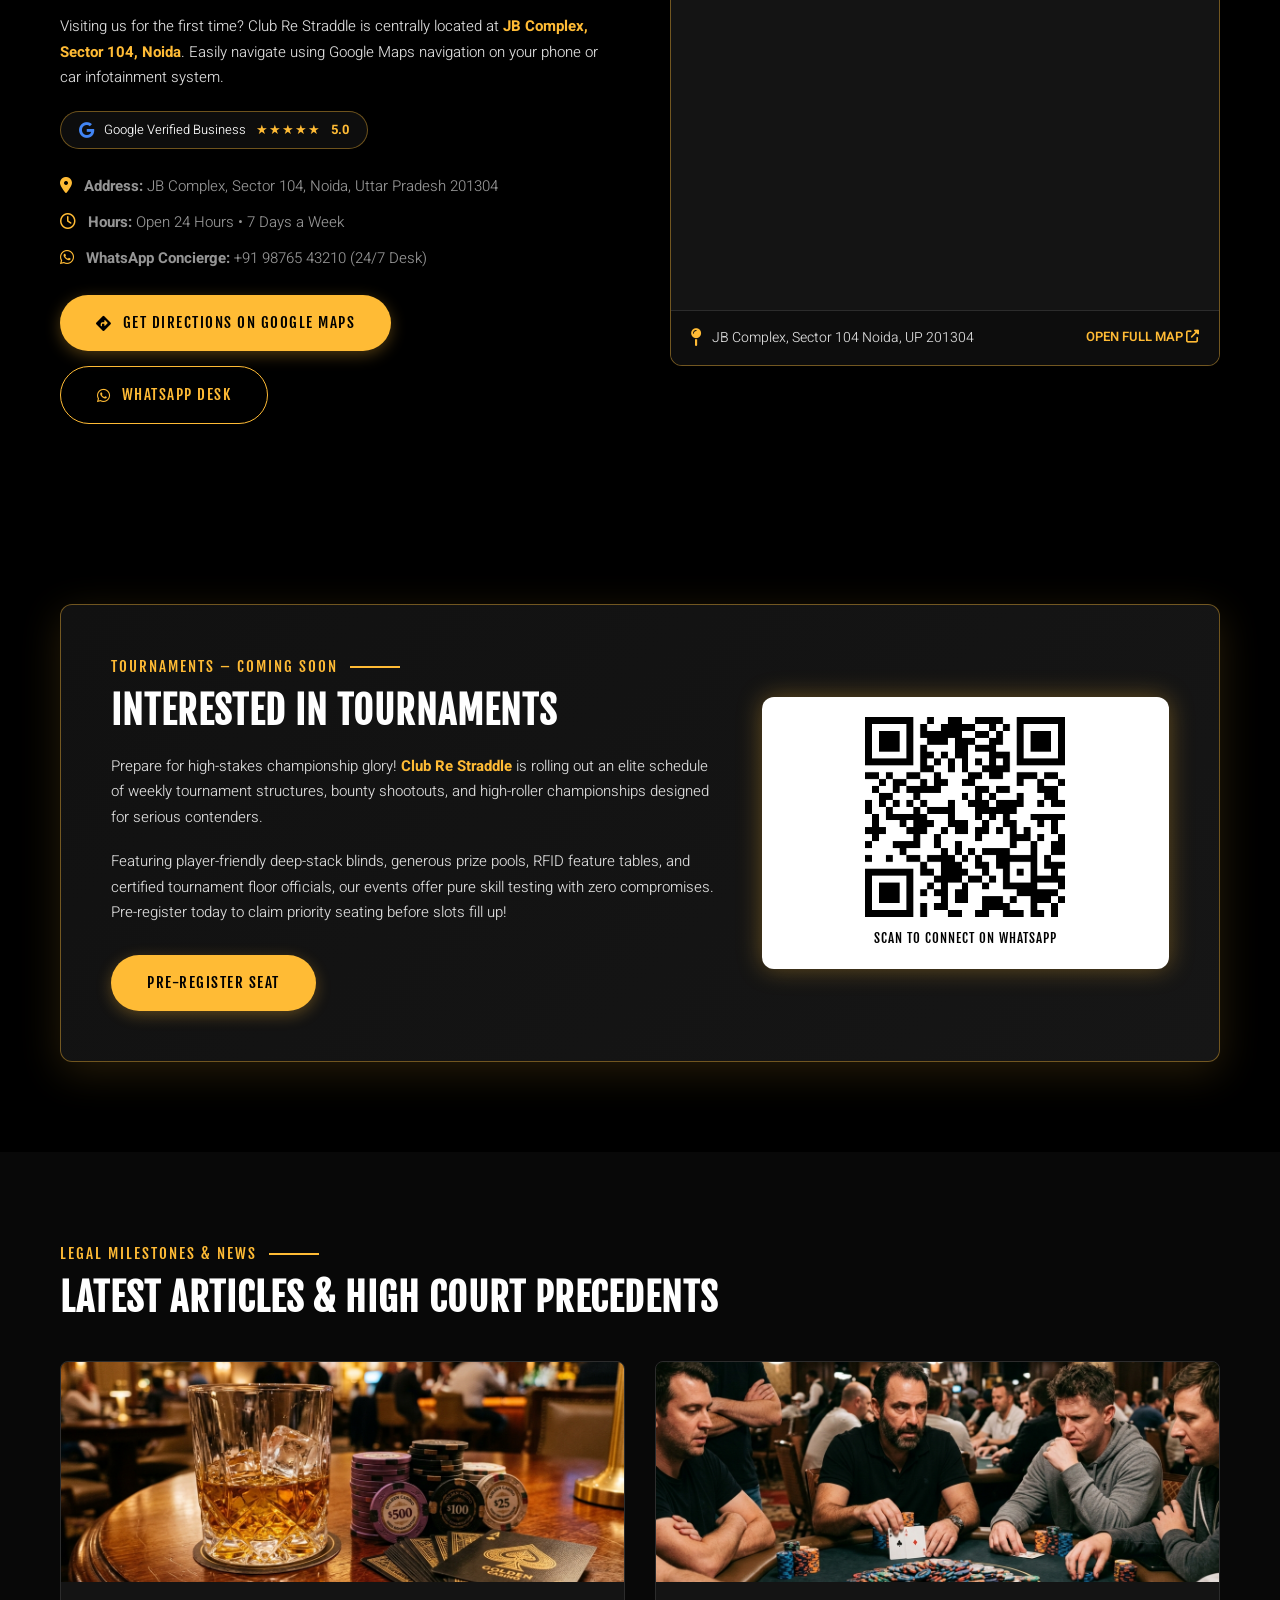
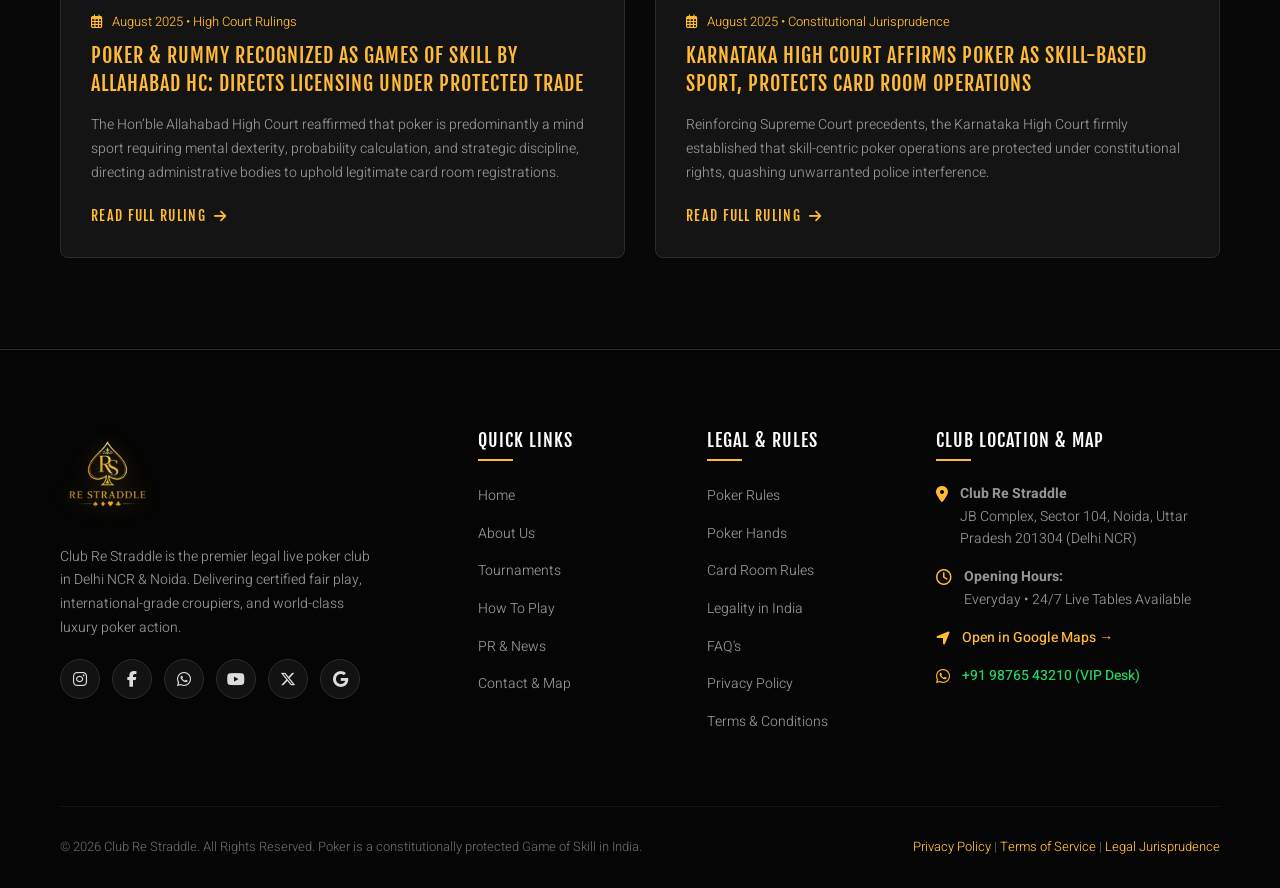
==== commit a0b802a0: "feat(seo): complete local SEO, Google Business Profile integration, and social connectivity" ====
--- a/index.html
+++ b/index.html
@@ -3,11 +3,177 @@
 <head>
   <meta charset="UTF-8" />
   <meta name="viewport" content="width=device-width, initial-scale=1.0" />
-  <title>Club Re Straddle | NCR's Premier & 1st Legal Live Poker Destination</title>
+  <title>Club Re Straddle | #1 Premier Poker Club in Delhi NCR &amp; Noida | 24/7 Live Poker Room</title>
   <link rel="icon" type="image/png" href="images/favicon.png" />
-  <meta name="description" content="Experience high-octane live poker at Club Re Straddle, Sector 104 Noida. Daily Texas Hold'em & PLO cash games, high-guarantee tournaments, private table packages, and VIP hospitality." />
+  <meta name="description" content="Looking for the best poker club in Delhi, Noida, or Delhi NCR? Club Re Straddle at Sector 104 Noida offers 24/7 legal Texas Hold'em &amp; PLO cash games, VIP tables &amp; tournaments. Visit today!" />
+  <meta name="keywords" content="poker club in delhi, poker club in noida, best poker club in delhi ncr, legal poker club delhi, live poker room noida, club re straddle, poker club near me, texas holdem cash games delhi, plo poker club noida, live poker room sector 104 noida, poker games delhi" />
+  <meta name="author" content="Club Re Straddle" />
+  <meta name="robots" content="index, follow, max-image-preview:large, max-snippet:-1, max-video-preview:-1" />
+  <link rel="canonical" href="https://clubrestraddle.com/" />
+
+  <!-- Geo Meta Tags for Local Delhi NCR & Noida Ranking -->
+  <meta name="geo.region" content="IN-UP" />
+  <meta name="geo.placename" content="Noida, Sector 104, Delhi NCR" />
+  <meta name="geo.position" content="28.535516;77.368812" />
+  <meta name="ICBM" content="28.535516, 77.368812" />
+
+  <!-- Open Graph / Social Sharing Meta Tags -->
+  <meta property="og:locale" content="en_IN" />
+  <meta property="og:type" content="website" />
+  <meta property="og:title" content="Club Re Straddle | #1 Premier Poker Club in Delhi NCR &amp; Noida" />
+  <meta property="og:description" content="Experience high-stakes live poker, 24/7 Texas Hold'em &amp; PLO tables, private VIP rooms &amp; legal gameplay in Sector 104 Noida (Minutes from South &amp; East Delhi)." />
+  <meta property="og:url" content="https://clubrestraddle.com/" />
+  <meta property="og:site_name" content="Club Re Straddle" />
+  <meta property="og:image" content="https://clubrestraddle.com/images/hero_poker_table.jpg" />
+  <meta property="og:image:width" content="1200" />
+  <meta property="og:image:height" content="630" />
+  <meta property="og:image:alt" content="Club Re Straddle Championship Poker Arena in Noida Delhi NCR" />
+
+  <!-- Twitter Card Meta Tags -->
+  <meta name="twitter:card" content="summary_large_image" />
+  <meta name="twitter:title" content="Club Re Straddle | Premier Poker Club in Delhi NCR &amp; Noida" />
+  <meta name="twitter:description" content="Premier legal live poker destination in Sector 104 Noida. Texas Hold'em, PLO, 24/7 cash games &amp; private tables." />
+  <meta name="twitter:image" content="https://clubrestraddle.com/images/hero_poker_table.jpg" />
+
+  <!-- Stylesheets & Fonts -->
   <link rel="stylesheet" href="https://cdnjs.cloudflare.com/ajax/libs/font-awesome/6.5.1/css/all.min.css" />
   <link rel="stylesheet" href="css/style.css" />
+
+  <!-- Schema.org JSON-LD Structured Data: LocalBusiness, SportsClub, FAQPage & WebSite -->
+  <script type="application/ld+json">
+  {
+    "@context": "https://schema.org",
+    "@graph": [
+      {
+        "@type": ["SportsClub", "EntertainmentBusiness", "LocalBusiness"],
+        "@id": "https://clubrestraddle.com/#business",
+        "name": "Club Re Straddle",
+        "alternateName": [
+          "Club Re Straddle Noida",
+          "Club Re Straddle Delhi NCR",
+          "Re Straddle Poker Club",
+          "Club ReStraddle",
+          "Best Poker Club in Delhi NCR"
+        ],
+        "url": "https://clubrestraddle.com/",
+        "logo": "https://clubrestraddle.com/images/logo-transparent.png",
+        "image": "https://clubrestraddle.com/images/hero_poker_table.jpg",
+        "description": "Club Re Straddle is the premier legal live poker club in Delhi NCR, situated at JB Complex, Sector 104, Noida. Hosting 24/7 Texas Hold'em (NLHE), PLO cash tables, championship tournaments, and VIP private game suites.",
+        "telephone": "+919876543210",
+        "priceRange": "₹₹₹",
+        "currenciesAccepted": "INR",
+        "paymentAccepted": "Cash, UPI, Credit Card, Debit Card, Net Banking",
+        "address": {
+          "@type": "PostalAddress",
+          "streetAddress": "JB Complex, Sector 104",
+          "addressLocality": "Noida",
+          "addressRegion": "Uttar Pradesh",
+          "postalCode": "201304",
+          "addressCountry": "IN"
+        },
+        "geo": {
+          "@type": "GeoCoordinates",
+          "latitude": 28.535516,
+          "longitude": 77.368812
+        },
+        "hasMap": "https://maps.google.com/?q=Club+Re+Straddle+JB+Complex+Sector+104+Noida",
+        "openingHoursSpecification": [
+          {
+            "@type": "OpeningHoursSpecification",
+            "dayOfWeek": [
+              "Monday", "Tuesday", "Wednesday", "Thursday", "Friday", "Saturday", "Sunday"
+            ],
+            "opens": "00:00",
+            "closes": "23:59"
+          }
+        ],
+        "sameAs": [
+          "https://www.instagram.com/clubrestraddle/",
+          "https://www.facebook.com/clubrestraddle/",
+          "https://www.youtube.com/@clubrestraddle",
+          "https://x.com/clubrestraddle",
+          "https://www.linkedin.com/company/club-re-straddle",
+          "https://maps.google.com/?q=Club+Re+Straddle+JB+Complex+Sector+104+Noida"
+        ],
+        "areaServed": [
+          { "@type": "City", "name": "Delhi" },
+          { "@type": "City", "name": "Noida" },
+          { "@type": "AdministrativeArea", "name": "Delhi NCR" },
+          { "@type": "City", "name": "South Delhi" },
+          { "@type": "City", "name": "East Delhi" },
+          { "@type": "City", "name": "New Delhi" },
+          { "@type": "City", "name": "Greater Noida" },
+          { "@type": "City", "name": "Ghaziabad" },
+          { "@type": "City", "name": "Gurgaon" },
+          { "@type": "State", "name": "Uttar Pradesh" }
+        ],
+        "amenityFeature": [
+          { "@type": "LocationFeatureSpecification", "name": "RFID Feature Poker Tables", "value": true },
+          { "@type": "LocationFeatureSpecification", "name": "Certified Professional Dealers", "value": true },
+          { "@type": "LocationFeatureSpecification", "name": "24/7 Valet Parking", "value": true },
+          { "@type": "LocationFeatureSpecification", "name": "VIP Gourmet Food & Beverage Lounge", "value": true },
+          { "@type": "LocationFeatureSpecification", "name": "Certified Fair-Play Card Room", "value": true },
+          { "@type": "LocationFeatureSpecification", "name": "High-Definition Anti-Collusion Surveillance", "value": true }
+        ]
+      },
+      {
+        "@type": "WebSite",
+        "@id": "https://clubrestraddle.com/#website",
+        "url": "https://clubrestraddle.com/",
+        "name": "Club Re Straddle - Poker Club in Delhi NCR & Noida",
+        "publisher": {
+          "@id": "https://clubrestraddle.com/#business"
+        }
+      },
+      {
+        "@type": "FAQPage",
+        "@id": "https://clubrestraddle.com/#faq",
+        "mainEntity": [
+          {
+            "@type": "Question",
+            "name": "Which is the best legal poker club in Delhi NCR and Noida?",
+            "acceptedAnswer": {
+              "@type": "Answer",
+              "text": "Club Re Straddle, situated in Sector 104 Noida (JB Complex), is Delhi NCR's premier and first legally certified live poker destination. It offers 24/7 Texas Hold'em and PLO cash games, certified professional dealers, RFID tables, and luxury VIP hospitality."
+            }
+          },
+          {
+            "@type": "Question",
+            "name": "Is live poker legal to play in Noida and Delhi NCR?",
+            "acceptedAnswer": {
+              "@type": "Answer",
+              "text": "Yes, Poker is recognized as a Game of Skill under Indian constitutional jurisprudence by the Supreme Court of India and state High Courts (including Allahabad HC and Karnataka HC). Skill-based games are constitutionally protected under Article 19(1)(g)."
+            }
+          },
+          {
+            "@type": "Question",
+            "name": "How far is Club Re Straddle from South Delhi and Central Delhi?",
+            "acceptedAnswer": {
+              "@type": "Answer",
+              "text": "Club Re Straddle in Sector 104 Noida is just 15 to 20 minutes from South Delhi (via Kalindi Kunj or DND Flyway) and approximately 25 minutes from Central/East Delhi via the Noida Link Road."
+            }
+          },
+          {
+            "@type": "Question",
+            "name": "What poker games and stakes are available at Club Re Straddle?",
+            "acceptedAnswer": {
+              "@type": "Answer",
+              "text": "Club Re Straddle runs 24/7 Texas Hold'em (NLHE) and Pot Limit Omaha (PLO-4 and PLO-5) cash tables with stakes starting from ₹25/₹50 and ₹50/₹100 up to ₹500/₹1000+ deep-stack games with optional Straddle and Re-Straddles."
+            }
+          },
+          {
+            "@type": "Question",
+            "name": "Can I reserve a private poker table for friends and family?",
+            "acceptedAnswer": {
+              "@type": "Answer",
+              "text": "Yes, Club Re Straddle offers private table and suite bookings complete with dedicated dealers, custom blind structures, and curated food & beverage hospitality packages."
+            }
+          }
+        ]
+      }
+    ]
+  }
+  </script>
 </head>
 <body>
 
@@ -58,15 +224,30 @@
     <div class="hero-overlay"></div>
     <div class="container">
       <div class="hero-content">
+        <div class="gbp-badge-container" style="justify-content: center;">
+          <a href="https://maps.google.com/?q=Club+Re+Straddle+JB+Complex+Sector+104+Noida" target="_blank" rel="noopener" class="google-review-badge">
+            <i class="fab fa-google google-icon"></i>
+            <span>Google Business Profile</span>
+            <span class="stars">★★★★★</span>
+            <span class="score">5.0</span>
+          </a>
+          <span class="verified-seal">
+            <i class="fas fa-shield-alt"></i> NCR's #1 Certified Legal Card Room
+          </span>
+        </div>
         <h1 class="hero-title">
-          MULTIPLE GAMES <br>
-          <span>EVERY DAY</span> - <br>
-          CLUB RE STRADDLE
+          POKER CLUB IN DELHI NCR &amp; NOIDA <br>
+          <span>CLUB RE STRADDLE</span>
         </h1>
         <p class="hero-desc">
-          Step into Northern India’s ultimate live poker arena. Whether you are an ambitious newcomer perfecting your reads or a high-stakes seasoned pro executing deep-stack mastery, Club Re Straddle offers non-stop tables tailored to your game. Immerse yourself in an electric ambiance, certified fair play, international-grade croupiers, and the unmatched thrill of live straddle action. Welcome to NCR's most prestigious and legally certified card room.
+          Step into Northern India’s premier legal live poker arena. Located at JB Complex, Sector 104 Noida — just 15 minutes from South Delhi — Club Re Straddle offers non-stop 24/7 Texas Hold'em (NLHE) and Pot Limit Omaha (PLO) cash games, high-guarantee tournaments, private table packages, and VIP hospitality. Experience certified fair play, international-grade croupiers, and live straddle action.
         </p>
-        <a href="contact.html" class="btn btn-primary">REGISTER FOR TABLES</a>
+        <div style="display: flex; gap: 15px; justify-content: center; flex-wrap: wrap; margin-top: 25px;">
+          <a href="contact.html" class="btn btn-primary"><i class="fas fa-chair"></i> REGISTER FOR TABLES</a>
+          <a href="https://maps.google.com/?q=Club+Re+Straddle+JB+Complex+Sector+104+Noida" target="_blank" rel="noopener" class="btn btn-outline">
+            <i class="fas fa-location-arrow"></i> GET DIRECTIONS (GOOGLE MAPS)
+          </a>
+        </div>
       </div>
     </div>
   </section>
@@ -78,15 +259,22 @@
         <div class="quick-meta-item">
           <div class="quick-meta-icon"><i class="fas fa-map-marker-alt"></i></div>
           <div class="quick-meta-text">
-            <h5>Location</h5>
-            <p>JB Complex sector 104 Noida</p>
+            <h5>Club Location</h5>
+            <p><a href="https://maps.google.com/?q=Club+Re+Straddle+JB+Complex+Sector+104+Noida" target="_blank" rel="noopener" style="color: inherit;">JB Complex, Sector 104 Noida (Delhi NCR)</a></p>
           </div>
         </div>
         <div class="quick-meta-item">
           <div class="quick-meta-icon"><i class="far fa-clock"></i></div>
           <div class="quick-meta-text">
             <h5>Open Hours</h5>
-            <p>Everyday • 24/7 Action</p>
+            <p>Everyday • 24/7 Non-Stop Live Tables</p>
+          </div>
+        </div>
+        <div class="quick-meta-item">
+          <div class="quick-meta-icon"><i class="fab fa-whatsapp"></i></div>
+          <div class="quick-meta-text">
+            <h5>VIP Concierge</h5>
+            <p><a href="https://api.whatsapp.com/send?phone=919876543210&text=Hi%20Club%20Re%20Straddle%2C%20I%20want%20to%20reserve%20a%20seat" target="_blank" rel="noopener" style="color: var(--accent-color);">Instant WhatsApp Seat Booking</a></p>
           </div>
         </div>
       </div>
@@ -253,6 +441,174 @@
     </div>
   </section>
 
+  <!-- Why Club Re Straddle Outshines Any Competitor -->
+  <section class="section">
+    <div class="container">
+      <div style="text-align: center; max-width: 800px; margin: 0 auto 30px auto;">
+        <div class="section-tag" style="justify-content: center;">THE GOLD STANDARD</div>
+        <h2>WHY CLUB RE STRADDLE IS THE #1 POKER CLUB IN DELHI NCR</h2>
+        <p style="color: var(--text-color);">
+          Compared to ordinary underground games or uncertified card rooms, Club Re Straddle delivers a fully regulated, luxurious, and player-first live poker ecosystem.
+        </p>
+      </div>
+
+      <div class="advantages-grid">
+        <div class="advantage-card">
+          <div class="advantage-icon"><i class="fas fa-balance-scale"></i></div>
+          <h3>100% Legally Protected</h3>
+          <p>Operates strictly within landmark Supreme Court &amp; Allahabad High Court rulings declaring poker a Game of Skill protected under Article 19(1)(g).</p>
+        </div>
+
+        <div class="advantage-card">
+          <div class="advantage-icon"><i class="fas fa-microchip"></i></div>
+          <h3>RFID Tables &amp; Certified Shufflers</h3>
+          <p>State-of-the-art RFID sensor tables and certified automatic card shufflers guarantee flawless dealing, zero hand collusion, and mathematical integrity.</p>
+        </div>
+
+        <div class="advantage-card">
+          <div class="advantage-icon"><i class="fas fa-clock"></i></div>
+          <h3>24/7 Action Across All Stakes</h3>
+          <p>Continuous Texas Hold'em and Pot Limit Omaha (PLO-4 &amp; PLO-5) cash tables from friendly low blinds to deep-stack high-roller showdowns.</p>
+        </div>
+
+        <div class="advantage-card">
+          <div class="advantage-icon"><i class="fas fa-user-shield"></i></div>
+          <h3>Professional Tournament Directors</h3>
+          <p>International card-room protocols (TDA rules) administered by certified dealers and tournament directors ensuring transparent rulings.</p>
+        </div>
+
+        <div class="advantage-card">
+          <div class="advantage-icon"><i class="fas fa-utensils"></i></div>
+          <h3>VIP Dining &amp; Hospitality</h3>
+          <p>Complimentary gourmet catering, barista beverages, and VIP lounge hospitality served directly to your felt side for an unmatched luxury vibe.</p>
+        </div>
+
+        <div class="advantage-card">
+          <div class="advantage-icon"><i class="fas fa-car"></i></div>
+          <h3>Valet Parking &amp; 24/7 Security</h3>
+          <p>Convenient valet parking at JB Complex Sector 104 with 24/7 private security surveillance and dedicated VIP player concierge service.</p>
+        </div>
+      </div>
+    </div>
+  </section>
+
+  <!-- Regional Transit & Proximity Guide for Delhi NCR & Noida -->
+  <section class="section dark-bg">
+    <div class="container">
+      <div style="text-align: center; max-width: 800px; margin: 0 auto 10px auto;">
+        <div class="section-tag" style="justify-content: center;">STRATEGIC LOCATION</div>
+        <h2>DELHI NCR TRANSIT &amp; CONNECTIVITY GUIDE</h2>
+        <p style="color: var(--text-color);">
+          Conveniently located at JB Complex, Sector 104, Noida — minutes away from South Delhi, Central Delhi, Greater Noida, and the Noida-Greater Noida Expressway.
+        </p>
+      </div>
+
+      <div class="connectivity-grid">
+        <div class="transit-card">
+          <div>
+            <span class="transit-badge"><i class="fas fa-road"></i> South Delhi</span>
+            <div class="transit-title">GK, Saket, Nehru Place, Jasola</div>
+            <div class="transit-time">15–20 <span>mins</span></div>
+            <div class="transit-route">Direct transit via Kalindi Kunj or DND Flyway connecting smoothly into Noida Sector 104.</div>
+          </div>
+        </div>
+
+        <div class="transit-card">
+          <div>
+            <span class="transit-badge"><i class="fas fa-road"></i> Central &amp; East Delhi</span>
+            <div class="transit-title">CP, Mayur Vihar, Laxmi Nagar</div>
+            <div class="transit-time">20–25 <span>mins</span></div>
+            <div class="transit-route">Smooth highway drive via Noida Link Road / Akshardham corridor straight to Sector 104.</div>
+          </div>
+        </div>
+
+        <div class="transit-card">
+          <div>
+            <span class="transit-badge"><i class="fas fa-road"></i> Noida Expressway</span>
+            <div class="transit-title">Sec 18, 50, 137, Expressway</div>
+            <div class="transit-time">5–10 <span>mins</span></div>
+            <div class="transit-route">Immediate access right off the main commercial hub of Hazipur / Sector 104 with valet parking.</div>
+          </div>
+        </div>
+
+        <div class="transit-card">
+          <div>
+            <span class="transit-badge"><i class="fas fa-road"></i> Greater Noida &amp; Gurgaon</span>
+            <div class="transit-title">Pari Chowk &amp; Cyber City</div>
+            <div class="transit-time">25–40 <span>mins</span></div>
+            <div class="transit-route">Seamless signal-free connection via Noida-Greater Noida Expressway and DND expressway corridors.</div>
+          </div>
+        </div>
+      </div>
+    </div>
+  </section>
+
+  <!-- Google Business Profile, Interactive Map & Directions -->
+  <section class="section">
+    <div class="container">
+      <div class="two-col-grid" style="align-items: center;">
+        <div class="content-col">
+          <div class="section-tag">FIND US ON GOOGLE</div>
+          <h2>LOCATE CLUB RE STRADDLE ON GOOGLE MAPS</h2>
+          <p>
+            Visiting us for the first time? Club Re Straddle is centrally located at <strong class="accent-text">JB Complex, Sector 104, Noida</strong>. Easily navigate using Google Maps navigation on your phone or car infotainment system.
+          </p>
+          <div class="gbp-badge-container">
+            <a href="https://maps.google.com/?q=Club+Re+Straddle+JB+Complex+Sector+104+Noida" target="_blank" rel="noopener" class="google-review-badge">
+              <i class="fab fa-google google-icon"></i>
+              <span>Google Verified Business</span>
+              <span class="stars">★★★★★</span>
+              <span class="score">5.0</span>
+            </a>
+          </div>
+          <div style="margin: 25px 0;">
+            <div class="footer-contact-item" style="font-size: 15px; margin-bottom: 12px;">
+              <i class="fas fa-map-marker-alt"></i>
+              <div><strong>Address:</strong> JB Complex, Sector 104, Noida, Uttar Pradesh 201304</div>
+            </div>
+            <div class="footer-contact-item" style="font-size: 15px; margin-bottom: 12px;">
+              <i class="far fa-clock"></i>
+              <div><strong>Hours:</strong> Open 24 Hours • 7 Days a Week</div>
+            </div>
+            <div class="footer-contact-item" style="font-size: 15px;">
+              <i class="fab fa-whatsapp"></i>
+              <div><strong>WhatsApp Concierge:</strong> +91 98765 43210 (24/7 Desk)</div>
+            </div>
+          </div>
+          <div style="display: flex; gap: 15px; flex-wrap: wrap;">
+            <a href="https://maps.google.com/?q=Club+Re+Straddle+JB+Complex+Sector+104+Noida" target="_blank" rel="noopener" class="btn btn-primary">
+              <i class="fas fa-directions"></i> GET DIRECTIONS ON GOOGLE MAPS
+            </a>
+            <a href="https://api.whatsapp.com/send?phone=919876543210&text=Hi%20Club%20Re%20Straddle%2C%20I%20am%20heading%20over%20please%20reserve%20a%20seat" target="_blank" rel="noopener" class="btn btn-outline">
+              <i class="fab fa-whatsapp"></i> WHATSAPP DESK
+            </a>
+          </div>
+        </div>
+
+        <div class="img-col">
+          <div class="map-embed-wrapper">
+            <iframe 
+              src="https://www.google.com/maps/embed?pb=!1m18!1m12!1m3!1d14018.423985165682!2d77.361546!3d28.535516!2m3!1f0!2f0!3f0!3m2!1i1024!2i768!4f13.1!3m3!1m2!1s0x390ce5e46639b70b%3A0x6b4eb54c4c235fa7!2sSector%20104%2C%20Noida%2C%20Uttar%20Pradesh%20201304!5e0!3m2!1sen!2sin!4v1710000000000!5m2!1sen!2sin" 
+              title="Club Re Straddle Sector 104 Noida Map"
+              loading="lazy" 
+              referrerpolicy="no-referrer-when-downgrade"
+              aria-label="Google Map location of Club Re Straddle Sector 104 Noida">
+            </iframe>
+            <div class="map-actions-bar">
+              <div class="map-address-text">
+                <i class="fas fa-map-pin"></i>
+                <span>JB Complex, Sector 104 Noida, UP 201304</span>
+              </div>
+              <a href="https://maps.google.com/?q=Club+Re+Straddle+JB+Complex+Sector+104+Noida" target="_blank" rel="noopener" style="font-size: 13px; font-weight: 600; color: var(--accent-color);">
+                OPEN FULL MAP <i class="fas fa-external-link-alt"></i>
+              </a>
+            </div>
+          </div>
+        </div>
+      </div>
+    </div>
+  </section>
+
   <!-- Tournaments - Coming Soon Section -->
   <section class="section">
     <div class="container">
@@ -326,10 +682,18 @@
     <div class="container">
       <div class="footer-top">
         <div class="footer-about">
-          <img src="images/logo-transparent.png" alt="Club Re Straddle" class="footer-logo" />
-          <p>
-            Club Re Straddle is the premier legal and luxury offline poker club in NCR Noida. Delivering a safe, certified, and thrilling poker atmosphere for passionate players.
-          </p>
+          <img src="images/logo-transparent.png" alt="Club Re Straddle Logo" class="footer-logo" />
+          <p>
+            Club Re Straddle is the premier legal live poker club in Delhi NCR &amp; Noida. Delivering certified fair play, international-grade croupiers, and world-class luxury poker action.
+          </p>
+          <div class="footer-social-bar">
+            <a href="https://www.instagram.com/clubrestraddle/" target="_blank" rel="noopener" class="social-icon-btn" aria-label="Club Re Straddle Instagram"><i class="fab fa-instagram"></i></a>
+            <a href="https://www.facebook.com/clubrestraddle/" target="_blank" rel="noopener" class="social-icon-btn" aria-label="Club Re Straddle Facebook"><i class="fab fa-facebook-f"></i></a>
+            <a href="https://api.whatsapp.com/send?phone=919876543210&text=Hi%20Club%20Re%20Straddle%2C%20I%20want%20to%20reserve%20a%20seat" target="_blank" rel="noopener" class="social-icon-btn" aria-label="Club Re Straddle WhatsApp"><i class="fab fa-whatsapp"></i></a>
+            <a href="https://www.youtube.com/@clubrestraddle" target="_blank" rel="noopener" class="social-icon-btn" aria-label="Club Re Straddle YouTube"><i class="fab fa-youtube"></i></a>
+            <a href="https://x.com/clubrestraddle" target="_blank" rel="noopener" class="social-icon-btn" aria-label="Club Re Straddle X Twitter"><i class="fab fa-x-twitter"></i></a>
+            <a href="https://maps.google.com/?q=Club+Re+Straddle+JB+Complex+Sector+104+Noida" target="_blank" rel="noopener" class="social-icon-btn" aria-label="Club Re Straddle Google Business Profile"><i class="fab fa-google"></i></a>
+          </div>
         </div>
 
         <div class="footer-col">
@@ -339,54 +703,61 @@
             <li><a href="about-us.html">About Us</a></li>
             <li><a href="tournaments.html">Tournaments</a></li>
             <li><a href="how-to-play.html">How To Play</a></li>
-            <li><a href="pr-news.html">PR & News</a></li>
+            <li><a href="pr-news.html">PR &amp; News</a></li>
+            <li><a href="contact.html">Contact &amp; Map</a></li>
           </ul>
         </div>
 
         <div class="footer-col">
-          <h4>LEGAL & RULES</h4>
+          <h4>LEGAL &amp; RULES</h4>
           <ul class="footer-links">
             <li><a href="poker-rules.html">Poker Rules</a></li>
             <li><a href="poker-hands.html">Poker Hands</a></li>
             <li><a href="card-room-rules.html">Card Room Rules</a></li>
-            <li><a href="legality.html">Legality</a></li>
+            <li><a href="legality.html">Legality in India</a></li>
             <li><a href="faqs.html">FAQ's</a></li>
             <li><a href="privacy-policy.html">Privacy Policy</a></li>
-            <li><a href="terms.html">Terms & Conditions</a></li>
+            <li><a href="terms.html">Terms &amp; Conditions</a></li>
           </ul>
         </div>
 
         <div class="footer-col">
-          <h4>CLUB LOCATION</h4>
+          <h4>CLUB LOCATION &amp; MAP</h4>
           <div class="footer-contact-item">
             <i class="fas fa-map-marker-alt"></i>
             <div>
               <strong>Club Re Straddle</strong><br>
-              JB Complex, Sector 104, Noida, Uttar Pradesh 201304
+              JB Complex, Sector 104, Noida, Uttar Pradesh 201304 (Delhi NCR)
             </div>
           </div>
           <div class="footer-contact-item">
             <i class="far fa-clock"></i>
             <div>
               <strong>Opening Hours:</strong><br>
-              Everyday • 24/7 Tables Available
+              Everyday • 24/7 Live Tables Available
             </div>
           </div>
           <div class="footer-contact-item">
-            <i class="fas fa-phone-alt"></i>
+            <i class="fas fa-location-arrow"></i>
             <div>
-              <a href="contact.html" style="color: var(--accent-color);">Contact Concierge Desk</a>
+              <a href="https://maps.google.com/?q=Club+Re+Straddle+JB+Complex+Sector+104+Noida" target="_blank" rel="noopener" style="color: var(--accent-color); font-weight: 500;">Open in Google Maps &rarr;</a>
             </div>
           </div>
+          <div class="footer-contact-item">
+            <i class="fab fa-whatsapp"></i>
+            <div>
+              <a href="https://api.whatsapp.com/send?phone=919876543210&text=Hi%20Club%20Re%20Straddle%2C%20I%20want%20to%20reserve%20a%20seat" target="_blank" rel="noopener" style="color: #25D366; font-weight: 500;">+91 98765 43210 (VIP Desk)</a>
+            </div>
+          </div>
         </div>
       </div>
 
       <div class="footer-bottom">
-        <div>&copy; 2026 Club Re Straddle. All Rights Reserved. Poker is a certified Game of Skill in India.</div>
+        <div>&copy; 2026 Club Re Straddle. All Rights Reserved. Poker is a constitutionally protected Game of Skill in India.</div>
         <div>
           <a href="privacy-policy.html">Privacy Policy</a> | 
           <a href="terms.html">Terms of Service</a> | 
-          <a href="legality.html">Legal Protections</a>
+          <a href="legality.html">Legal Jurisprudence</a>
         </div>
       </div>
     </div>
--- a/css/style.css
+++ b/css/style.css
@@ -1275,12 +1275,316 @@
   transition: var(--transition);
 }
 
-.modal-close:hover {
-  color: var(--accent-color);
+/* ========================================================
+   SEO & Google Business Profile Enhancement Styles
+   ======================================================== */
+
+/* Google Business Profile & Review Badges */
+.gbp-badge-container {
+  display: flex;
+  flex-wrap: wrap;
+  align-items: center;
+  gap: 15px;
+  margin: 20px 0;
+}
+
+.google-review-badge {
+  display: inline-flex;
+  align-items: center;
+  gap: 10px;
+  background: rgba(255, 255, 255, 0.05);
+  border: 1px solid var(--border-gold);
+  border-radius: 30px;
+  padding: 8px 18px;
+  font-size: 13px;
+  color: var(--primary-color);
+  box-shadow: 0 4px 15px rgba(0, 0, 0, 0.4);
+  transition: var(--transition);
+}
+
+.google-review-badge:hover {
+  background: rgba(255, 187, 53, 0.1);
+  transform: translateY(-2px);
+}
+
+.google-review-badge .google-icon {
+  font-size: 16px;
+  color: #4285F4;
+}
+
+.google-review-badge .stars {
+  color: var(--accent-color);
+  letter-spacing: 1px;
+}
+
+.google-review-badge .score {
+  font-weight: 700;
+  color: var(--accent-color);
+}
+
+.verified-seal {
+  display: inline-flex;
+  align-items: center;
+  gap: 6px;
+  font-size: 12px;
+  font-weight: 600;
+  letter-spacing: 0.5px;
+  color: #4CAF50;
+  background: rgba(76, 175, 80, 0.1);
+  border: 1px solid rgba(76, 175, 80, 0.3);
+  padding: 6px 14px;
+  border-radius: 20px;
+}
+
+/* Interactive Map Container */
+.map-embed-wrapper {
+  position: relative;
+  width: 100%;
+  border-radius: 12px;
+  overflow: hidden;
+  border: 1px solid var(--border-gold);
+  box-shadow: var(--box-shadow);
+  background: var(--bg-card);
+}
+
+.map-embed-wrapper iframe {
+  width: 100%;
+  height: 380px;
+  border: 0;
+  display: block;
+  filter: grayscale(20%) contrast(1.1) invert(90%) hue-rotate(180deg);
+}
+
+.map-actions-bar {
+  display: flex;
+  flex-wrap: wrap;
+  align-items: center;
+  justify-content: space-between;
+  gap: 15px;
+  padding: 16px 20px;
+  background: #0d0d0d;
+  border-top: 1px solid var(--border-color);
+}
+
+.map-address-text {
+  font-size: 14px;
+  color: var(--text-light);
+  display: flex;
+  align-items: center;
+  gap: 10px;
+}
+
+.map-address-text i {
+  color: var(--accent-color);
+  font-size: 18px;
+}
+
+/* Regional Transit & Proximity Grid */
+.connectivity-grid {
+  display: grid;
+  grid-template-columns: repeat(4, 1fr);
+  gap: 20px;
+  margin-top: 35px;
+}
+
+.transit-card {
+  background: var(--bg-card);
+  border: 1px solid var(--border-color);
+  border-radius: 10px;
+  padding: 24px 20px;
+  position: relative;
+  transition: var(--transition);
+  display: flex;
+  flex-direction: column;
+  justify-content: space-between;
+}
+
+.transit-card:hover {
+  border-color: var(--accent-color);
+  transform: translateY(-5px);
+  box-shadow: 0 10px 25px rgba(255, 187, 53, 0.15);
+}
+
+.transit-badge {
+  display: inline-block;
+  font-size: 11px;
+  font-weight: 700;
+  letter-spacing: 1px;
+  text-transform: uppercase;
+  color: var(--accent-color);
+  margin-bottom: 12px;
+}
+
+.transit-title {
+  font-family: var(--font-heading);
+  font-size: 20px;
+  color: var(--primary-color);
+  margin-bottom: 8px;
+}
+
+.transit-time {
+  font-size: 24px;
+  font-weight: 700;
+  color: var(--accent-color);
+  margin-bottom: 8px;
+  display: flex;
+  align-items: baseline;
+  gap: 4px;
+}
+
+.transit-time span {
+  font-size: 13px;
+  font-weight: 400;
+  color: var(--text-color);
+}
+
+.transit-route {
+  font-size: 13px;
+  color: var(--text-color);
+  line-height: 1.5;
+}
+
+/* Social Media Channels Grid & Pills */
+.social-channel-grid {
+  display: grid;
+  grid-template-columns: repeat(auto-fit, minmax(140px, 1fr));
+  gap: 15px;
+  margin-top: 25px;
+}
+
+.social-channel-card {
+  display: flex;
+  align-items: center;
+  gap: 12px;
+  background: rgba(255, 255, 255, 0.03);
+  border: 1px solid var(--border-color);
+  border-radius: 8px;
+  padding: 14px 16px;
+  color: var(--text-light);
+  transition: var(--transition);
+  font-size: 14px;
+  font-weight: 500;
+}
+
+.social-channel-card i {
+  font-size: 20px;
+  color: var(--accent-color);
+  transition: var(--transition);
+}
+
+.social-channel-card:hover {
+  background: rgba(255, 187, 53, 0.12);
+  border-color: var(--accent-color);
+  color: var(--primary-color);
+  transform: translateY(-3px);
+}
+
+.social-channel-card:hover i {
+  transform: scale(1.15);
+}
+
+/* Footer Social Icons Bar */
+.footer-social-bar {
+  display: flex;
+  align-items: center;
+  flex-wrap: wrap;
+  gap: 12px;
+  margin-top: 15px;
+}
+
+.social-icon-btn {
+  width: 40px;
+  height: 40px;
+  border-radius: 50%;
+  background: rgba(255, 255, 255, 0.05);
+  border: 1px solid var(--border-color);
+  display: inline-flex;
+  align-items: center;
+  justify-content: center;
+  color: var(--text-light);
+  font-size: 16px;
+  transition: var(--transition);
+}
+
+.social-icon-btn:hover {
+  background: var(--accent-color);
+  color: #000;
+  border-color: var(--accent-color);
+  transform: translateY(-3px);
+  box-shadow: 0 4px 15px rgba(255, 187, 53, 0.4);
+}
+
+/* Competitor Advantages Grid */
+.advantages-grid {
+  display: grid;
+  grid-template-columns: repeat(3, 1fr);
+  gap: 25px;
+  margin-top: 40px;
+}
+
+.advantage-card {
+  background: var(--bg-card);
+  border: 1px solid var(--border-color);
+  border-radius: 10px;
+  padding: 30px 25px;
+  transition: var(--transition);
+  position: relative;
+  overflow: hidden;
+}
+
+.advantage-card::before {
+  content: '';
+  position: absolute;
+  top: 0;
+  left: 0;
+  width: 100%;
+  height: 3px;
+  background: var(--accent-gradient);
+  opacity: 0;
+  transition: var(--transition);
+}
+
+.advantage-card:hover {
+  border-color: var(--border-gold);
+  transform: translateY(-5px);
+  box-shadow: var(--box-shadow);
+}
+
+.advantage-card:hover::before {
+  opacity: 1;
+}
+
+.advantage-icon {
+  width: 55px;
+  height: 55px;
+  border-radius: 10px;
+  background: rgba(255, 187, 53, 0.1);
+  border: 1px solid var(--border-gold);
+  display: flex;
+  align-items: center;
+  justify-content: center;
+  font-size: 24px;
+  color: var(--accent-color);
+  margin-bottom: 20px;
+}
+
+.advantage-card h3 {
+  font-size: 20px;
+  color: var(--primary-color);
+  margin-bottom: 12px;
+}
+
+.advantage-card p {
+  font-size: 14px;
+  color: var(--text-color);
+  line-height: 1.6;
 }
 
 /* Responsive Media Queries */
 @media (max-width: 1024px) {
+  .connectivity-grid { grid-template-columns: repeat(2, 1fr); }
+  .advantages-grid { grid-template-columns: repeat(2, 1fr); }
+
   h1 { font-size: 44px; }
   h2 { font-size: 32px; }
   .hero-title { font-size: 48px; }
@@ -1361,6 +1665,16 @@
   .footer-top {
     grid-template-columns: 1fr;
   }
+  .connectivity-grid {
+    grid-template-columns: 1fr;
+  }
+  .advantages-grid {
+    grid-template-columns: 1fr;
+  }
+  .map-actions-bar {
+    flex-direction: column;
+    align-items: flex-start;
+  }
   .footer-bottom {
     flex-direction: column;
     gap: 15px;
